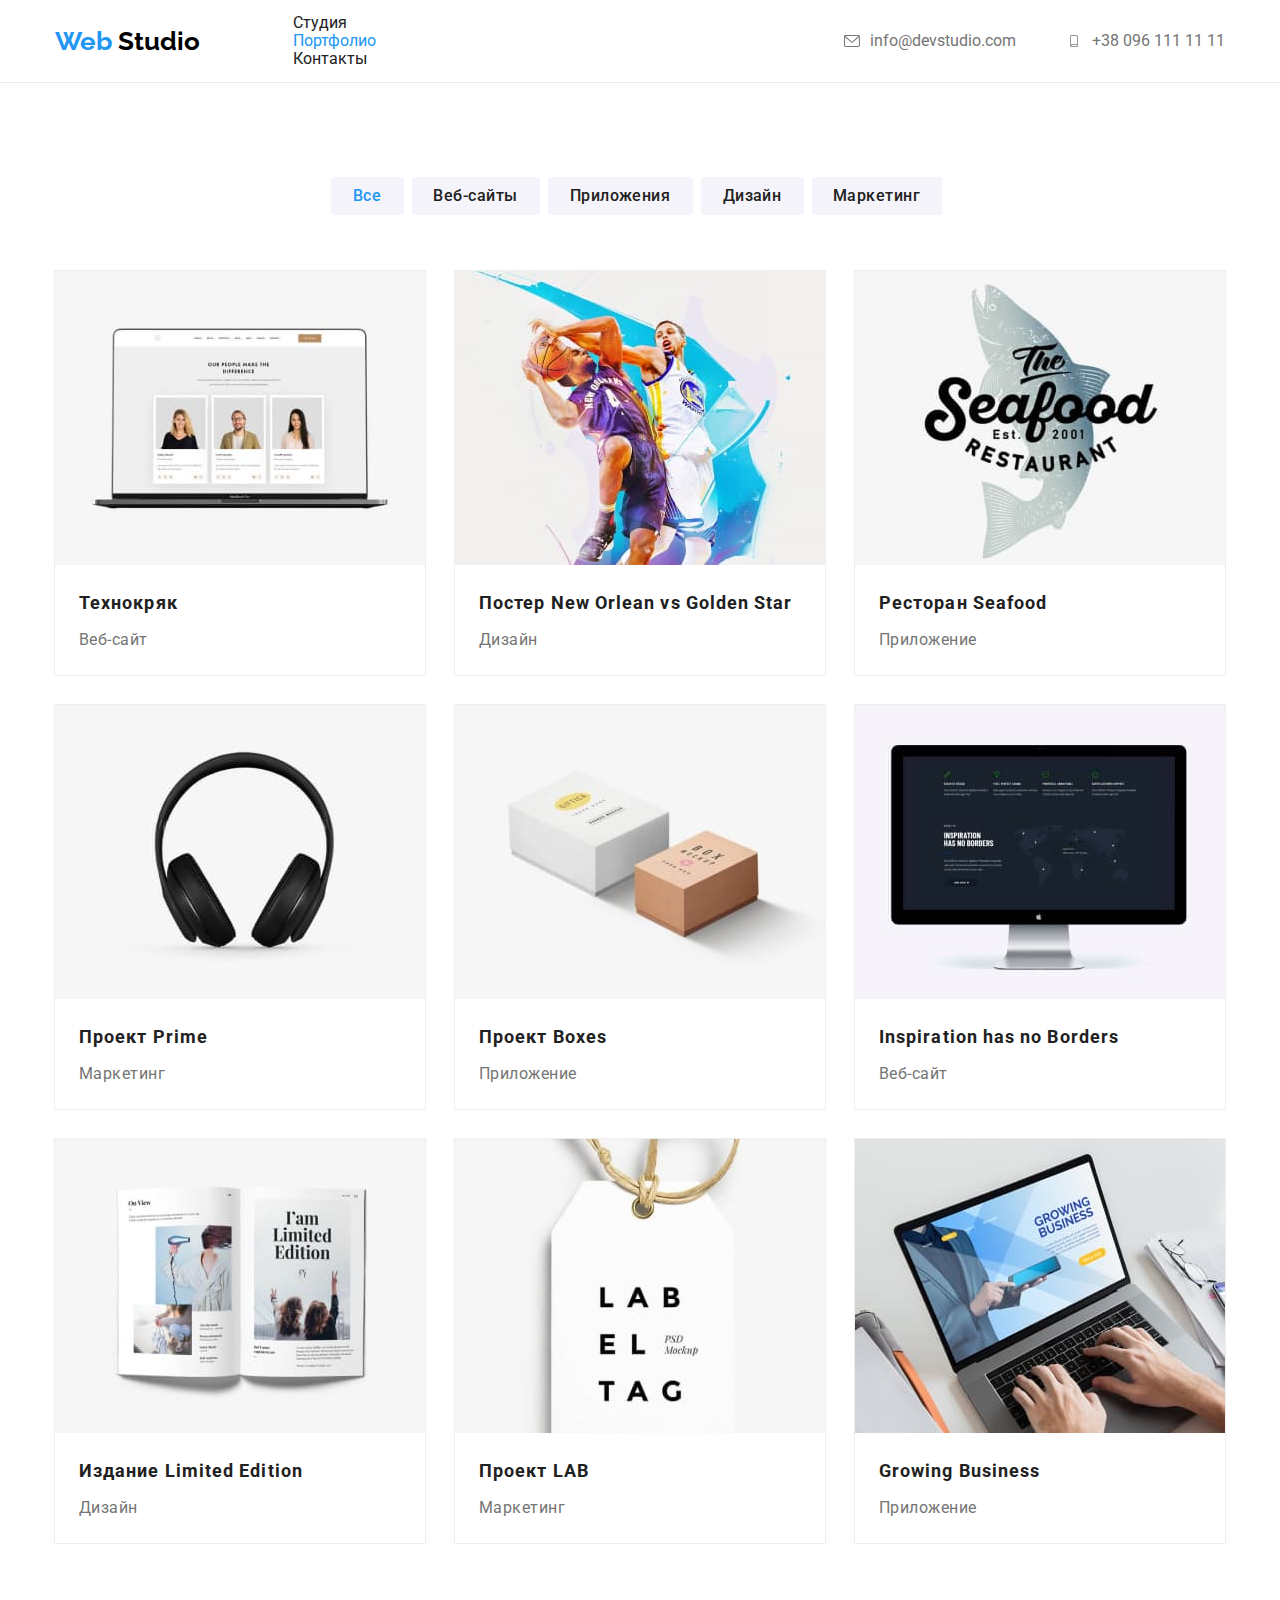
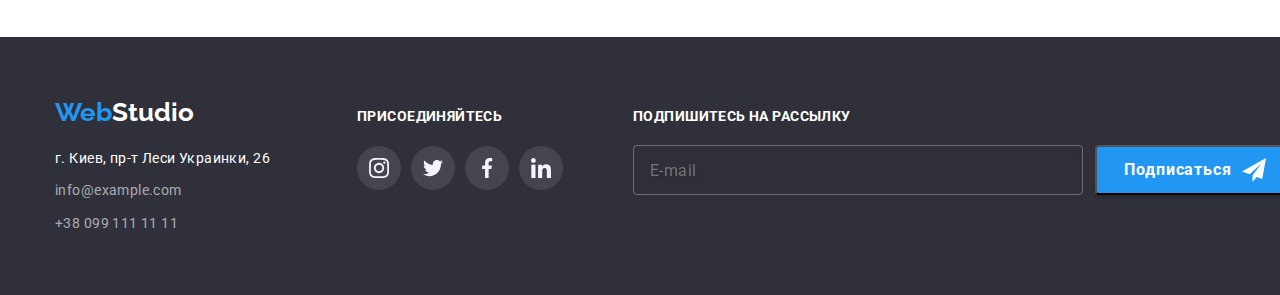
==== portfolio.html @ 00c5c39b "start" ====
<!DOCTYPE html>
<html lang="en">
<head>
  <meta charset="UTF-8">
  <meta http-equiv="X-UA-Compatible" content="IE=edge">
  <meta name="viewport" content="width=device-width, initial-scale=1.0">
  <title>WebStudio</title>

  <link rel="preconnect" href="https://fonts.googleapis.com">
  <link rel="preconnect" href="https://fonts.gstatic.com" crossorigin>
  <link href="https://fonts.googleapis.com/css2?family=Raleway:wght@700&family=Roboto:wght@400;500;700;900&display=swap" rel="stylesheet">
  <link rel="stylesheet" href="./modern-normalize.css/modern-normalize.css">
  
<link rel="stylesheet" href="./css/main.min.css">

</head>
<body>
 <!--Шапка сторінки-->
    <header class="page__header--portfolio">
        <div class="container header__container">
            <a class="logo header__logo" href="">
                <span class="header__logo--start"> Web </span>
                <span class="header__logo--end">Studio</span>
            </a>
<!--Навігація-->
<nav>
  <ul class="site__list list">
      <li class="site__list--item"> <a class="link " href="./index.html">Студия</a></li>
      <li class="site__list--item"> <a class="link current site__list--link active" href="">Портфолио</a></li>
      <li> <a class="link" href="#contact">Контакты</a></li>
  </ul>
</nav>
<!--Контакты-->
        <div class="connect">
            <ul class="connect__list list">
                <li><a class="link connect__list--link link__start" href="mailto:info@devstudio.com">
                        <svg class="connect__icon--mail" width="16" height="12">
                            <use href="./images/icon.svg#icon-envelope"></use>
                        </svg>
                        info@devstudio.com</a></li>
                <li><a class="link connect__list--link" href="tel:+380961111111">
                        <svg class="connect__icon--tel" width="16" height="12">
                            <use href="./images/icon.svg#icon-smartphone"></use>
                        </svg>
                        +38 096 111 11 11</a></li>
            </ul>
        </div>
        </div>
</header>
<!--портфоліо-->
<main>
  <section class="portfolio-section">
    <div class="container portfolio-container">
  <ul class="list portfolio__main ">
    <li><button class="portfolio__list--button current button-all" type="button">Все</button></li>
    <li><button class="portfolio__list--button button-web" type="button">Веб-сайты</button></li>
    <li><button class="portfolio__list--button button-app" type="button">Приложения</button></li>
    <li><button class="portfolio__list--button button-design" type="button">Дизайн</button></li>
    <li><button class="portfolio__list--button button-marketing" type="button">Маркетинг</button></li>
</ul>  
    
    <ul class="list portfolio__list">
      <li class="portfolio__list--image"><div class="thumb__portfolio"><img src="./images/computer-portfolio.jpg" alt="computer-portfolio">
        <div class="portfolio__overlay"><p class="portfolio__overlay--text">Технокряк это современная площадка распространения коронавируса. Компании используют эту платформу для цифрового шпионажа и атак на защищённые сервера конкурентов.</p></div>
    </div>
    <div class="portfolio__paragraf"><h3 class="portfolio__paragraf--title">Технокряк</h3><p class="portfolio__paragraf--function">Веб-сайт</p></div>
   </li>
      <li class="portfolio__list--image"><div class="thumb__portfolio"><img src="./images/poster.jpg" alt="poster"><div class="portfolio__overlay"><p class="portfolio__overlay--text">Технокряк это современная площадка распространения коронавируса. Компании используют эту платформу для цифрового шпионажа и атак на защищённые сервера конкурентов.</p></div></div><div class="portfolio__paragraf"><h3 class="portfolio__paragraf--title">Постер New Orlean vs Golden Star</h3><p class="portfolio__paragraf--function">Дизайн</p></div></li>
      <li class="portfolio__list--image"><div class="thumb__portfolio"><img src="./images/restoran-Seafood.jpg" alt="restoran-Seafood"><div class="portfolio__overlay"><p class="portfolio__overlay--text">Технокряк это современная площадка распространения коронавируса. Компании используют эту платформу для цифрового шпионажа и атак на защищённые сервера конкурентов.</p></div></div><div class="portfolio__paragraf"><h3 class="portfolio__paragraf--title">Ресторан Seafood</h3><p class="portfolio__paragraf--function">Приложение</p></div></li>
      <li class="portfolio__list--image"><div class="thumb__portfolio"><img src="./images/project-Prime.jpg" alt="project-Prime"><div class="portfolio__overlay"><p class="portfolio__overlay--text">Технокряк это современная площадка распространения коронавируса. Компании используют эту платформу для цифрового шпионажа и атак на защищённые сервера конкурентов.</p></div></div><div class="portfolio__paragraf"><h3 class="portfolio__paragraf--title">Проект Prime</h3><p class="portfolio__paragraf--function">Маркетинг</p></div></li>
      <li class="portfolio__list--image"><div class="thumb__portfolio"><img src="./images/project-boxes.jpg" alt="project-boxes"><div class="portfolio__overlay"><p class="portfolio__overlay--text">Технокряк это современная площадка распространения коронавируса. Компании используют эту платформу для цифрового шпионажа и атак на защищённые сервера конкурентов.</p></div></div><div class="portfolio__paragraf"><h3 class="portfolio__paragraf--title">Проект Boxes</h3><p class="portfolio__paragraf--function">Приложение</p></div></li>
      <li class="portfolio__list--image"><div class="thumb__portfolio"><img src="./images/Inspiration-has-no-Borders.jpg" alt="Inspiration-has-no-Borders"><div class="portfolio__overlay"><p class="portfolio__overlay--text">Технокряк это современная площадка распространения коронавируса. Компании используют эту платформу для цифрового шпионажа и атак на защищённые сервера конкурентов.</p></div></div><div class="portfolio__paragraf"><h3 class="portfolio__paragraf--title">Inspiration has no Borders</h3><p class="portfolio__paragraf--function">Веб-сайт</p></div></li>
      <li class="portfolio__list--image"><div class="thumb__portfolio"><img src="./images/Limited-Edition.jpg" alt="Limited-Edition"><div class="portfolio__overlay"><p class="portfolio__overlay--text">Технокряк это современная площадка распространения коронавируса. Компании используют эту платформу для цифрового шпионажа и атак на защищённые сервера конкурентов.</p></div></div><div class="portfolio__paragraf"><h3 class="portfolio__paragraf--title">Издание Limited Edition</h3><p class="portfolio__paragraf--function">Дизайн</p></div></li>
      <li class="portfolio__list--image"><div class="thumb__portfolio"><img src="./images/project-lab.jpg" alt="project-lab"><div class="portfolio__overlay"><p class="portfolio__overlay--text">Технокряк это современная площадка распространения коронавируса. Компании используют эту платформу для цифрового шпионажа и атак на защищённые сервера конкурентов.</p></div></div><div class="portfolio__paragraf"><h3 class="portfolio__paragraf--title">Проект LAB</h3><p class="portfolio__paragraf--function">Маркетинг</p></div></li>
      <li class="portfolio__list--image"><div class="thumb__portfolio"><img src="./images/Growing-Business.jpg" alt="Growing-Business"><div class="portfolio__overlay"><p class="portfolio__overlay--text">Технокряк это современная площадка распространения коронавируса. Компании используют эту платформу для цифрового шпионажа и атак на защищённые сервера конкурентов.</p></div></div><div class="portfolio__paragraf"><h3 class="portfolio__paragraf--title">Growing Business</h3><p class="portfolio__paragraf--function">Приложение</p></div></li>
    </ul>
  </div>
  </section>
</main>
<footer class="contact-footer">
    <div class="main-footer container">
        <div class="footer-left">
            <a class="logo-footer" href="">
                <span class="logo-footer__start"> Web </span>
                <span class="logo-footer__end">Studio</span>
            </a>
            <address>
                <ul id="contact" class="list footer-contact">
                    <li class="maps-item"><a class="link footer-contact__maps"
                            href=" https://www.google.com/maps/place/%D0%B1%D1%83%D0%BB%D1%8C%D0%B2%D0%B0%D1%80+%D0%9B%D0%B5%D1%81%D1%96+%D0%A3%D0%BA%D1%80%D0%B0%D1%97%D0%BD%D0%BA%D0%B8,+26,+%D0%9A%D0%B8%D1%97%D0%B2,+02000/@50.4265804,30.5296525,15z/data=!3m1!4b1!4m5!3m4!1s0x40d4cf0e033ecbe9:0x57a4dffefec77da0!8m2!3d50.4265807!4d30.5383858">
                            г. Киев, пр-т Леси Украинки, 26</a></li>
                    <li class="mail-item"><a class="link footer-contact__mail"
                            href="mailto:info@example.com">info@example.com</a></li>
                    <li><a class="link footer-contact__tel" href="tel:+380991111111">+38 099 111 11 11</a></li>
                </ul>
            </address>
    
        </div>
        <div class=" footer-center">
            <h3 class="footer-center-title">присоединяйтесь</h3>
            <ul class="footer-social-list list">
                <li class="footer-social-list__item ">
                    <a href="" class="footer-social-list__link link">
                        <svg class="footer-social-list__icon" width="20" height="20">
                            <use href="./images/icon.svg#icon-instagram">
                            </use>
                        </svg>
    
                    </a>
                </li>
                <li class="footer-social-list__item ">
                    <a href="" class="footer-social-list__link link">
                        <svg class="footer-social-list__icon" width="20" height="20">
                            <use href="./images/icon.svg#icon-twitter">
                            </use>
                        </svg>
                    </a>
                </li>
                <li class="footer-social-list__item ">
                    <a href="" class="footer-social-list__link link">
                        <svg class="footer-social-list__icon" width="20" height="20">
                            <use href="./images/icon.svg#icon-facebook">
                            </use>
                        </svg>
                    </a>
                </li>
                <li class="footer-social-list__item ">
                    <a href="" class="footer-social-list__link link">
                        <svg class="footer-social-list__icon" width="20" height="20">
                            <use href="./images/icon.svg#icon-linkedin">
                            </use>
                        </svg>
                    </a>
                </li>
            </ul>
        </div>
        <div class="footer-right">
            <h3 class="footer-right__title">Подпишитесь на рассылку</h3>
            <form action="" class="form-footer">
                <div class="footer-form-field">
                    <input type="email" name="email" id="email" class="footer-input-email" placeholder="E-mail">
                    <label for="email" class="footer-label-email"></label>
                    <button type="submit" class="button-footer-form">
                        <p class="footer-button-text">Подписаться</p>
                        <svg class="form-send-icon" width="24" height="24">
                            <use href="./images/icon.svg#icon-send">
                            </use>
                        </svg>
                    </button>
                </div>
    
            </form>
        </div>
    </div>
</footer>
  
</body>
</html>
---- css/main.min.css ----
body{font-family:'Roboto', sans-serif;font-weight:normal;background:#E5E5E5;color:#212121}h1,h2,h3,h4,h5,h6,p,ul,li{margin:0;padding:0}img{display:block;max-width:100%}.list{list-style:none}.container{width:100%;margin:0 auto;padding:0 15px}@media screen and (min-width: 480px){.container{width:480px;margin:0 auto;padding:0 15px}}@media screen and (min-width: 768px){.container{width:768px}}@media screen and (min-width: 1200px){.container{width:1200px}}.link{color:#212121;text-decoration:none;cursor:pointer}.header__container,.site-list,.connect__list--link,.hero-list__container,.social-list,.social-list__link,.customer-list__link,.footer-social-list,.footer-social-list__link,.button-footer-form,.portfolio__main,.polisity-label,.button-checkbox{display:-webkit-box;display:-ms-flexbox;display:flex;-webkit-box-pack:center;-ms-flex-pack:center;justify-content:center;-webkit-box-align:center;-ms-flex-align:center;align-items:center}.visually-hidden{position:absolute;width:1px;height:1px;margin:-1px;border:0;padding:0;white-space:nowrap;-webkit-clip-path:inset(100%);clip-path:inset(100%);clip:rect(0 0 0 0);overflow:hidden}:root{--first-color: #212121;--accent-color: #2196F3;--second-color: #757575;--other-color: #FFFFFF;--font-main:"Roboto", sans-serif;--font-second: "Raleway"}.page__header{background:var(--other-color)}.list{list-style:none}.page__header--portfolio{border-bottom:1px solid #ECECEC;background:var(--other-color)}@media screen and (max-width: 767px){.header__container{height:60px}}@media screen and (max-width: 767px){.site-list{display:none}}.connect{margin-left:auto}@media screen and (max-width: 767px){.connect{display:none}}.site-list__item:not(:last-child){margin-right:50px}.site-list{font-weight:500;font-size:14px;letter-spacing:0.02em;line-height:1.14;text-align:center}.connect__list{display:-webkit-box;display:-ms-flexbox;display:flex}.link__start{margin-right:50px}.connect__list--link{color:var(--second-color);-webkit-transition:color 250ms cubic-bezier(0.4, 0, 0.2, 1);transition:color 250ms cubic-bezier(0.4, 0, 0.2, 1);padding:32px 0}.connect__list--link:hover,.connect__list--link:focus{color:var(--accent-color)}.connect__list--link:focus .connect__icon--mail,.connect__list--link:focus .connect__icon--tel,.connect__list--link:hover .connect__icon--mail,.connect__list--link:hover .connect__icon--tel{fill:var(--accent-color)}.connect__icon--mail,.connect__icon--tel{margin-right:10px;fill:var(--second-color);-webkit-transition:fill 250ms cubic-bezier(0.4, 0, 0.2, 1);transition:fill 250ms cubic-bezier(0.4, 0, 0.2, 1)}.site-list__item:hover .link,.site-list__item:focus .link{color:var(--accent-color)}.site-list__link{position:relative;-webkit-transition:color 250ms cubic-bezier(0.4, 0, 0.2, 1);transition:color 250ms cubic-bezier(0.4, 0, 0.2, 1);padding:32px 0}.site-list__link.active::after{display:-webkit-box;display:-ms-flexbox;display:flex;content:'';position:absolute;width:100%;height:4px;bottom:0;background:var(--accent-color);border-radius:2px}.header__logo{text-decoration:none;margin-right:93px;font-weight:bold;font-size:26px;line-height:31px;font-family:var(--font-second);font-style:normal;font-weight:bold;font-size:26px;line-height:1.19}@media screen and (max-width: 767px){.header__logo{position:absolute;left:15px}}.header__logo--start{color:var(--accent-color)}.header__logo--end{color:#000}@media screen and (max-width: 767px){.order{background:#2F303A;background-image:-webkit-gradient(linear, left top, left bottom, from(rgba(47,48,58,0.4)), to(rgba(47,48,58,0.4))),url(../images/hero-bg-mob.jpg);background-image:linear-gradient(rgba(47,48,58,0.4), rgba(47,48,58,0.4)),url(../images/hero-bg-mob.jpg);background-repeat:no-repeat;background-position:center;background-size:cover;padding:200px 0}}@media screen and (max-width: 767px) and (min-device-pixel-ratio: 2), screen and (max-width: 767px) and (-webkit-min-device-pixel-ratio: 2), screen and (max-width: 767px) and (min-resolution: 192dpi), screen and (max-width: 767px) and (min-resolution: 2dppx){.order{background:#2F303A;background-image:-webkit-gradient(linear, left top, left bottom, from(rgba(47,48,58,0.4)), to(rgba(47,48,58,0.4))),url(../images/hero-bg-mob2x.jpg);background-image:linear-gradient(rgba(47,48,58,0.4), rgba(47,48,58,0.4)),url(../images/hero-bg-mob2x.jpg);background-repeat:no-repeat;background-position:center;background-size:cover}}@media screen and (min-width: 768px){.order{background:#2F303A;background-image:-webkit-gradient(linear, left top, left bottom, from(rgba(47,48,58,0.4)), to(rgba(47,48,58,0.4))),url(../images/hero-bg-tab.jpg);background-image:linear-gradient(rgba(47,48,58,0.4), rgba(47,48,58,0.4)),url(../images/hero-bg-tab.jpg);background-repeat:no-repeat;background-position:center;background-size:cover;padding:200px 0}}@media screen and (min-width: 1200px){.order{padding-top:200px;padding-bottom:200px;text-align:center;background:#2F303A;background-image:-webkit-gradient(linear, left top, left bottom, from(rgba(47,48,58,0.4)), to(rgba(47,48,58,0.4))),url(../images/hero-bg.jpg);background-image:linear-gradient(rgba(47,48,58,0.4), rgba(47,48,58,0.4)),url(../images/hero-bg.jpg);background-repeat:no-repeat;background-position:center;background-size:cover}}.order-text{width:696px;margin-left:auto;margin-right:auto;margin-bottom:30px;font-weight:900;font-size:44px;line-height:1.3;text-align:center;color:var(--other-color);letter-spacing:0.06em;text-transform:uppercase}@media screen and (max-width: 767px){.order-text{width:360px;font-size:26px;text-align:center}}@media screen and (min-width: 768px){.order-text{width:360px;font-size:26px;text-align:center}}@media screen and (max-width: 767px){.order-title{text-align:center}}@media screen and (min-width: 768px){.order-title{text-align:center}}.order-button{background:var(--accent-color);-webkit-box-shadow:0px 4px 4px rgba(0,0,0,0.15);box-shadow:0px 4px 4px rgba(0,0,0,0.15);border-radius:4px;color:var(--other-color);width:200px;height:50px}.order-button:hover .button,.order-button:focus .button{color:#188CE8}.button-text{font-family:var(--font-main);font-style:normal;font-weight:bold;font-size:16px;line-height:1.87}.hero{background:var(--other-color);padding-bottom:94px;padding-top:94px}@media screen and (min-width: 1200px){.hero-list{display:-webkit-box;display:-ms-flexbox;display:flex;-webkit-box-align:center;-ms-flex-align:center;align-items:center}}.title{font-weight:bold;font-size:14px;line-height:1,14;letter-spacing:0.03em;text-transform:uppercase;margin-bottom:10px}@media screen and (max-width: 767px){.title{text-align:center;margin-bottom:10px}}.title-content{font-size:14px;line-height:1.71;color:var(--second-color);letter-spacing:0.03em}@media screen and (max-width: 767px){.title-content{margin-bottom:30px}}.hero-list__container{height:120px;background:#F5F4FA;border-radius:4px;margin-bottom:30px}@media screen and (min-width: 1200px){.hero-list__item{margin-right:30px;min-width:270px}}.work{text-align:center;background:var(--other-color);padding-bottom:94px}@media screen and (max-width: 767px){.work{display:none}}.work__list{display:-webkit-box;display:-ms-flexbox;display:flex}.work__item:not(:last-child){margin-right:27px}.work__title{font-weight:bold;font-size:36px;line-height:1.16;margin-bottom:50px;margin-left:auto;margin-right:auto}.work__item{position:relative}.work__text{position:absolute;left:0;bottom:0;width:100%;height:70px;padding:27px 0;font-weight:bold;font-size:14px;line-height:1.14;text-align:center;letter-spacing:0.03em;text-transform:uppercase;background:rgba(47,48,58,0.8);color:var(--other-color)}.team{background:#F5F4FA;text-align:center;display:-webkit-box;display:-ms-flexbox;display:flex;padding-bottom:94px;padding-top:94px}@media screen and (min-width: 1200px){.team__list{display:-webkit-box;display:-ms-flexbox;display:flex}}.team__item:not(:last-child){margin-right:30px}.team__item{background:var(--other-color);-webkit-box-shadow:0px 1px 3px rgba(0,0,0,0.12),0px 1px 1px rgba(0,0,0,0.14),0px 2px 1px rgba(0,0,0,0.2);box-shadow:0px 1px 3px rgba(0,0,0,0.12),0px 1px 1px rgba(0,0,0,0.14),0px 2px 1px rgba(0,0,0,0.2);border-radius:0px 0px 4px 4px}.team-container{padding:30px 0 30px 0}.team__title{-webkit-box-pack:center;-ms-flex-pack:center;justify-content:center;font-weight:bold;font-size:36px;line-height:1.16;letter-spacing:0.03em;display:-webkit-box;display:-ms-flexbox;display:flex;margin-left:auto;margin-right:auto;margin-bottom:50px}.team-container__subtitle{font-weight:500;font-size:16px;line-height:1.187;letter-spacing:0.03em;margin-bottom:10px}.team-container__functions{font-size:16px;line-height:1.18;color:var(--second-color);margin-bottom:16px}.social-list__link{width:44px;height:44px;background-color:var(--other-color);border-radius:50%;-webkit-transition:background-color 250ms cubic-bezier(0.4, 0, 0.2, 1);transition:background-color 250ms cubic-bezier(0.4, 0, 0.2, 1)}.social-list__link:hover,.social-list__link:focus{background-color:var(--accent-color)}.social-list__link:hover .social-list__icon,.social-list__link:focus .social-list__icon{fill:var(--other-color)}.social-list__item+.social-list__item{margin-left:10px}.social-list__icon{fill:#AFB1B8;-webkit-transition:fill 250ms cubic-bezier(0.4, 0, 0.2, 1);transition:fill 250ms cubic-bezier(0.4, 0, 0.2, 1)}.customer{padding:94px 0;background-color:var(--other-color)}.customer__title{font-weight:bold;font-size:36px;line-height:1.15;text-align:center;letter-spacing:0.03em;margin-bottom:50px}@media screen and (min-width: 1200px){.customer-list{display:-webkit-box;display:-ms-flexbox;display:flex;-webkit-box-pack:center;-ms-flex-pack:center;justify-content:center;margin-left:-30px}}.customer-list__item{display:-webkit-box;display:-ms-flexbox;display:flex;-ms-flex-preferred-size:calc(100% / 6 - 30px);flex-basis:calc(100% / 6 - 30px);margin-left:30px}.customer-list__link{border:1px solid #AFB1B8;-webkit-box-sizing:border-box;box-sizing:border-box;border-radius:4px;width:170px;height:92px;-webkit-transition:border-color 250ms cubic-bezier(0.4, 0, 0.2, 1);transition:border-color 250ms cubic-bezier(0.4, 0, 0.2, 1)}.customer-list__icon{fill:#AFB1B8;-webkit-transition:fill 250ms cubic-bezier(0.4, 0, 0.2, 1);transition:fill 250ms cubic-bezier(0.4, 0, 0.2, 1)}.customer-list__link:hover,.customer-list__link:focus{border-color:var(--accent-color)}.customer-list__link:focus .customer-list__icon,.customer-list__link:hover .customer-list__icon{fill:var(--accent-color)}@media screen and (min-width: 1200px){.main-footer{display:-webkit-box;display:-ms-flexbox;display:flex;-webkit-box-align:baseline;-ms-flex-align:baseline;align-items:baseline}}.contact-footer{background:#2F303A;padding:60px 0;margin-left:auto;margin-right:auto}.contact-link{color:var(--second-color)}.footer__contact--item:hover .link,.footer__contact--item:focus .link{color:var(--accent-color)}.footer-left{text-decoration:none;margin-right:70px}.logo-footer{display:-webkit-box;display:-ms-flexbox;display:flex;padding:0;margin-bottom:20px;text-decoration:none;margin-right:93px;font-weight:bold;font-size:26px;line-height:31px;font-family:var(--font-second);font-style:normal;font-weight:bold;font-size:26px;line-height:1.19}.logo-footer__start{color:var(--accent-color)}.logo-footer__end{color:var(--other-color)}.web-studio-color-studio-footer{color:var(--other-color)}.footer-contact__maps{font-style:normal;font-weight:normal;font-size:14px;line-height:1.5;color:var(--other-color);letter-spacing:0.03em;margin-bottom:20px;-webkit-transition:color 250ms cubic-bezier(0.4, 0, 0.2, 1);transition:color 250ms cubic-bezier(0.4, 0, 0.2, 1)}.maps-item{margin-bottom:9px}.mail-item{margin-bottom:9px}.footer-contact__mail,.footer-contact__tel{font-style:normal;font-weight:normal;font-size:14px;line-height:24px;letter-spacing:0.03em;color:rgba(255,255,255,0.6);-webkit-transition:color 250ms cubic-bezier(0.4, 0, 0.2, 1);transition:color 250ms cubic-bezier(0.4, 0, 0.2, 1)}.footer-center-title{color:var(--other-color);font-weight:bold;font-size:14px;line-height:1.33;letter-spacing:0.03em;text-transform:uppercase;margin-bottom:20px}.footer-social-list__item+.footer-social-list__item{margin-left:10px}.footer-social-list__link{width:44px;height:44px;border-radius:50%;background-color:rgba(255,255,255,0.1);-webkit-transition:background-color 250ms cubic-bezier(0.4, 0, 0.2, 1);transition:background-color 250ms cubic-bezier(0.4, 0, 0.2, 1)}.footer-social-list__icon{fill:#F5F4FA}.footer-social-list__link:hover,.footer-social-list__link:focus{background-color:var(--accent-color)}.footer-right{margin-left:70px}@media screen and (min-width: 1200px){.footer-form-field{position:relative;display:-webkit-box;display:-ms-flexbox;display:flex}}.footer-right__title{margin-bottom:20px;font-weight:bold;font-size:14px;line-height:1.14;letter-spacing:0.03em;text-transform:uppercase;color:var(--other-color)}.footer-form-field input{padding:16px;letter-spacing:0.03em;font-weight:normal;font-size:16px;line-height:20px;color:rgba(255,255,255,0.6)}.footer-input-email{width:450px;height:50px;border:1px solid rgba(255,255,255,0.3);-webkit-box-sizing:border-box;box-sizing:border-box;-webkit-filter:drop-shadow(0px 4px 4px rgba(0,0,0,0.15));filter:drop-shadow(0px 4px 4px rgba(0,0,0,0.15));border-radius:4px;background:none}.footer-label-email{position:absolute;top:50%;left:15px;-webkit-transform:translateY(-50%);transform:translateY(-50%)}.button-footer-form{width:200px;height:50px;margin-left:12px;background:var(--accent-color);-webkit-box-shadow:0px 4px 4px rgba(0,0,0,0.15);box-shadow:0px 4px 4px rgba(0,0,0,0.15);border-radius:4px}.footer-button-text{letter-spacing:0.06em;font-weight:bold;font-size:16px;line-height:2.14;color:var(--other-color)}.form-send-icon{margin-left:10px}.portfolio-section{background:var(--other-color);padding-bottom:94px;padding-top:94px}.portfolio__main{margin-bottom:56px}.portfolio__list{display:-webkit-box;display:-ms-flexbox;display:flex;-ms-flex-wrap:wrap;flex-wrap:wrap;margin-top:-30px;margin-left:-30px}.portfolio__list--image{-ms-flex-preferred-size:calc(100% / 3 - 30px);flex-basis:calc(100% / 3 - 30px);margin-left:30px;margin-top:30px;outline:1px solid #EEEEEE;width:100%;-webkit-transition:-webkit-box-shadow 250ms cubic-bezier(0.4, 0, 0.2, 1);transition:-webkit-box-shadow 250ms cubic-bezier(0.4, 0, 0.2, 1);transition:box-shadow 250ms cubic-bezier(0.4, 0, 0.2, 1);transition:box-shadow 250ms cubic-bezier(0.4, 0, 0.2, 1), -webkit-box-shadow 250ms cubic-bezier(0.4, 0, 0.2, 1)}.portfolio__list--image:focus,.portfolio__list--image:hover{-webkit-box-shadow:0px 1px 1px rgba(0,0,0,0.12),0px 4px 4px rgba(0,0,0,0.06),1px 4px 6px rgba(0,0,0,0.16);box-shadow:0px 1px 1px rgba(0,0,0,0.12),0px 4px 4px rgba(0,0,0,0.06),1px 4px 6px rgba(0,0,0,0.16)}.portfolio__list--image:hover .portfolio__overlay{-webkit-transform:translateY(0);transform:translateY(0)}.thumb__portfolio{position:relative;overflow:hidden}.portfolio__overlay{position:absolute;top:0;left:0;width:100%;height:100%;-webkit-transform:translateY(101%);transform:translateY(101%);width:370px;height:294px;-webkit-transition:-webkit-transform 250ms cubic-bezier(0.4, 0, 0.2, 1);transition:-webkit-transform 250ms cubic-bezier(0.4, 0, 0.2, 1);transition:transform 250ms cubic-bezier(0.4, 0, 0.2, 1);transition:transform 250ms cubic-bezier(0.4, 0, 0.2, 1), -webkit-transform 250ms cubic-bezier(0.4, 0, 0.2, 1);background:rgba(33,150,243,0.9)}.portfolio__overlay--text{position:absolute;top:50%;left:50%;-webkit-transform:translate(-50%, -50%);transform:translate(-50%, -50%);width:322px;height:168px;font-weight:normal;font-size:18px;line-height:1.55;letter-spacing:0.03em;color:var(--other-color)}.portfolio__paragraf{padding:20px 24px}.portfolio__paragraf--title{font-weight:bold;font-size:18px;line-height:2;letter-spacing:0.06em;margin-bottom:4px}.portfolio__paragraf--function{color:var(--second-color);font-size:16px;line-height:1.87;letter-spacing:0.03em}.portfolio-container{margin:0 auto}.current{color:var(--accent-color)}.portfolio__list--button,.order-button{cursor:pointer;border:none}.portfolio__list--button{background:#F5F4FA;border-radius:4px;color:var(--brand-color);margin-right:8px;-webkit-transition:color 250ms cubic-bezier(0.4, 0, 0.2, 1),background-color 250ms cubic-bezier(0.4, 0, 0.2, 1),-webkit-box-shadow 250ms cubic-bezier(0.4, 0, 0.2, 1);transition:color 250ms cubic-bezier(0.4, 0, 0.2, 1),background-color 250ms cubic-bezier(0.4, 0, 0.2, 1),-webkit-box-shadow 250ms cubic-bezier(0.4, 0, 0.2, 1);transition:color 250ms cubic-bezier(0.4, 0, 0.2, 1),box-shadow 250ms cubic-bezier(0.4, 0, 0.2, 1),background-color 250ms cubic-bezier(0.4, 0, 0.2, 1);transition:color 250ms cubic-bezier(0.4, 0, 0.2, 1),box-shadow 250ms cubic-bezier(0.4, 0, 0.2, 1),background-color 250ms cubic-bezier(0.4, 0, 0.2, 1),-webkit-box-shadow 250ms cubic-bezier(0.4, 0, 0.2, 1)}.portfolio__list--button:focus,.portfolio__list--button:hover{background-color:var(--accent-color);color:#F5F4FA;-webkit-box-shadow:0px 3px 1px rgba(0,0,0,0.1),0px 1px 2px rgba(0,0,0,0.08),0px 2px 2px rgba(0,0,0,0.12);box-shadow:0px 3px 1px rgba(0,0,0,0.1),0px 1px 2px rgba(0,0,0,0.08),0px 2px 2px rgba(0,0,0,0.12)}.current{color:var(--accent-color)}.button-all{font-family:var(--font-main);font-weight:500;font-size:16px;line-height:1.62;letter-spacing:0.03em;width:73px;height:38px;left:495px;top:174px}.button-web{font-family:var(--font-main);font-weight:500;font-size:16px;line-height:1.62;letter-spacing:0.03em;width:128px;height:38px;left:576px;top:174px}.button-app{font-family:var(--font-main);font-weight:500;font-size:16px;line-height:1.62;letter-spacing:0.03em;width:145px;height:38px;left:712px;top:174px}.button-design{font-family:var(--font-main);font-weight:500;font-size:16px;line-height:1.62;letter-spacing:0.03em;width:103px;height:38px;left:865px;top:174px}.button-marketing{font-family:var(--font-main);font-weight:500;font-size:16px;line-height:1.62;letter-spacing:0.03em;width:130px;height:38px;left:976px;top:174px}.portfolio{font-weight:500;font-size:16px;line-height:1.62}.portfolio__paragraf--title{font-weight:bold;font-size:18px;line-height:2;letter-spacing:0.06em}.title-function{font-size:16px;line-height:1.87;color:var(--second-color);letter-spacing:0.03em}textarea{resize:none}.modal{position:absolute;left:50%;top:50%;-webkit-transform:translate(-50%, -50%);transform:translate(-50%, -50%);width:528px;height:581px;background:var(--other-color);-webkit-box-shadow:0px 1px 3px rgba(0,0,0,0.12),0px 1px 1px rgba(0,0,0,0.14),0px 2px 1px rgba(0,0,0,0.2);box-shadow:0px 1px 3px rgba(0,0,0,0.12),0px 1px 1px rgba(0,0,0,0.14),0px 2px 1px rgba(0,0,0,0.2);border-radius:4px;-webkit-transition:background 250ms cubic-bezier(0.4, 0, 0.2, 1);transition:background 250ms cubic-bezier(0.4, 0, 0.2, 1)}.backdrop{position:fixed;left:0px;top:0px;width:100%;height:100%;background:rgba(0,0,0,0.2);-webkit-transition:background 250ms cubic-bezier(0.4, 0, 0.2, 1);transition:background 250ms cubic-bezier(0.4, 0, 0.2, 1)}.backdrop.is-hidden{pointer-events:none;opacity:0;visibility:hidden}.modal-icon{position:absolute;top:0;right:0;margin:6px;padding:0;cursor:pointer;-webkit-transition:fill 250ms cubic-bezier(0.4, 0, 0.2, 1);transition:fill 250ms cubic-bezier(0.4, 0, 0.2, 1)}.modal-icon:hover{fill:var(--accent-color)}.modal-button{position:absolute;top:0;right:0;margin:8px;width:30px;height:30px;border-radius:50%;background:var(--other-color);border:1px solid rgba(0,0,0,0.1)}.modal-title{font-weight:bold;font-size:20px;line-height:23px;text-align:center;letter-spacing:0.03em;color:var(--first-color);margin:40px auto 30px auto}.form{padding:0;margin:0;width:448px;margin-left:auto;margin-right:auto}.form-field{display:-webkit-box;display:-ms-flexbox;display:flex;-webkit-box-orient:vertical;-webkit-box-direction:normal;-ms-flex-direction:column;flex-direction:column;position:relative}.form-label{margin-bottom:4px;font-weight:normal;font-size:12px;line-height:1.16;letter-spacing:0.01em;color:var(--second-color)}.form-input{padding-left:42px;width:100%;height:40px;margin-bottom:10px;border:1px solid rgba(33,33,33,0.2);-webkit-box-sizing:border-box;box-sizing:border-box;border-radius:4px;outline:none;cursor:pointer;-webkit-transition:border-color 250ms cubic-bezier(0.4, 0, 0.2, 1);transition:border-color 250ms cubic-bezier(0.4, 0, 0.2, 1)}.form-input:focus{border-color:var(--accent-color)}.form-icon{position:absolute;top:55%;left:15px;-webkit-transform:translateY(-50%);transform:translateY(-50%)}.form-input:focus+.form-icon{fill:var(--accent-color);-webkit-transition:fill 250ms cubic-bezier(0.4, 0, 0.2, 1);transition:fill 250ms cubic-bezier(0.4, 0, 0.2, 1)}.form-coments{padding:12px 16px;height:120px;border:1px solid rgba(33,33,33,0.2);-webkit-box-sizing:border-box;box-sizing:border-box;border-radius:4px}.polisity-label{font-weight:normal;font-size:14px;line-height:1.2;letter-spacing:0.03em;color:var(--second-color)}.polisity-label::before{content:'';width:15px;height:15px;border:1px solid var(--first-color);border-radius:2px;margin-right:7px}.polisity-check:checked+.polisity-label::before{border:none;background-image:url(../images/icon-check.svg);background-repeat:no-repeat;background-position:center;block-size:cover}.polisity-link{color:var(--accent-color)}.checkbox-content{padding:20px 0 30px 0}.button-checkbox{margin:0 auto;font-weight:bold;font-size:16px;line-height:1.87;width:200px;height:50px;background:#188CE8;-webkit-box-shadow:0px 4px 4px rgba(0,0,0,0.15);box-shadow:0px 4px 4px rgba(0,0,0,0.15);border-radius:4px;color:var(--other-color)}
/*# sourceMappingURL=main.min.css.map */
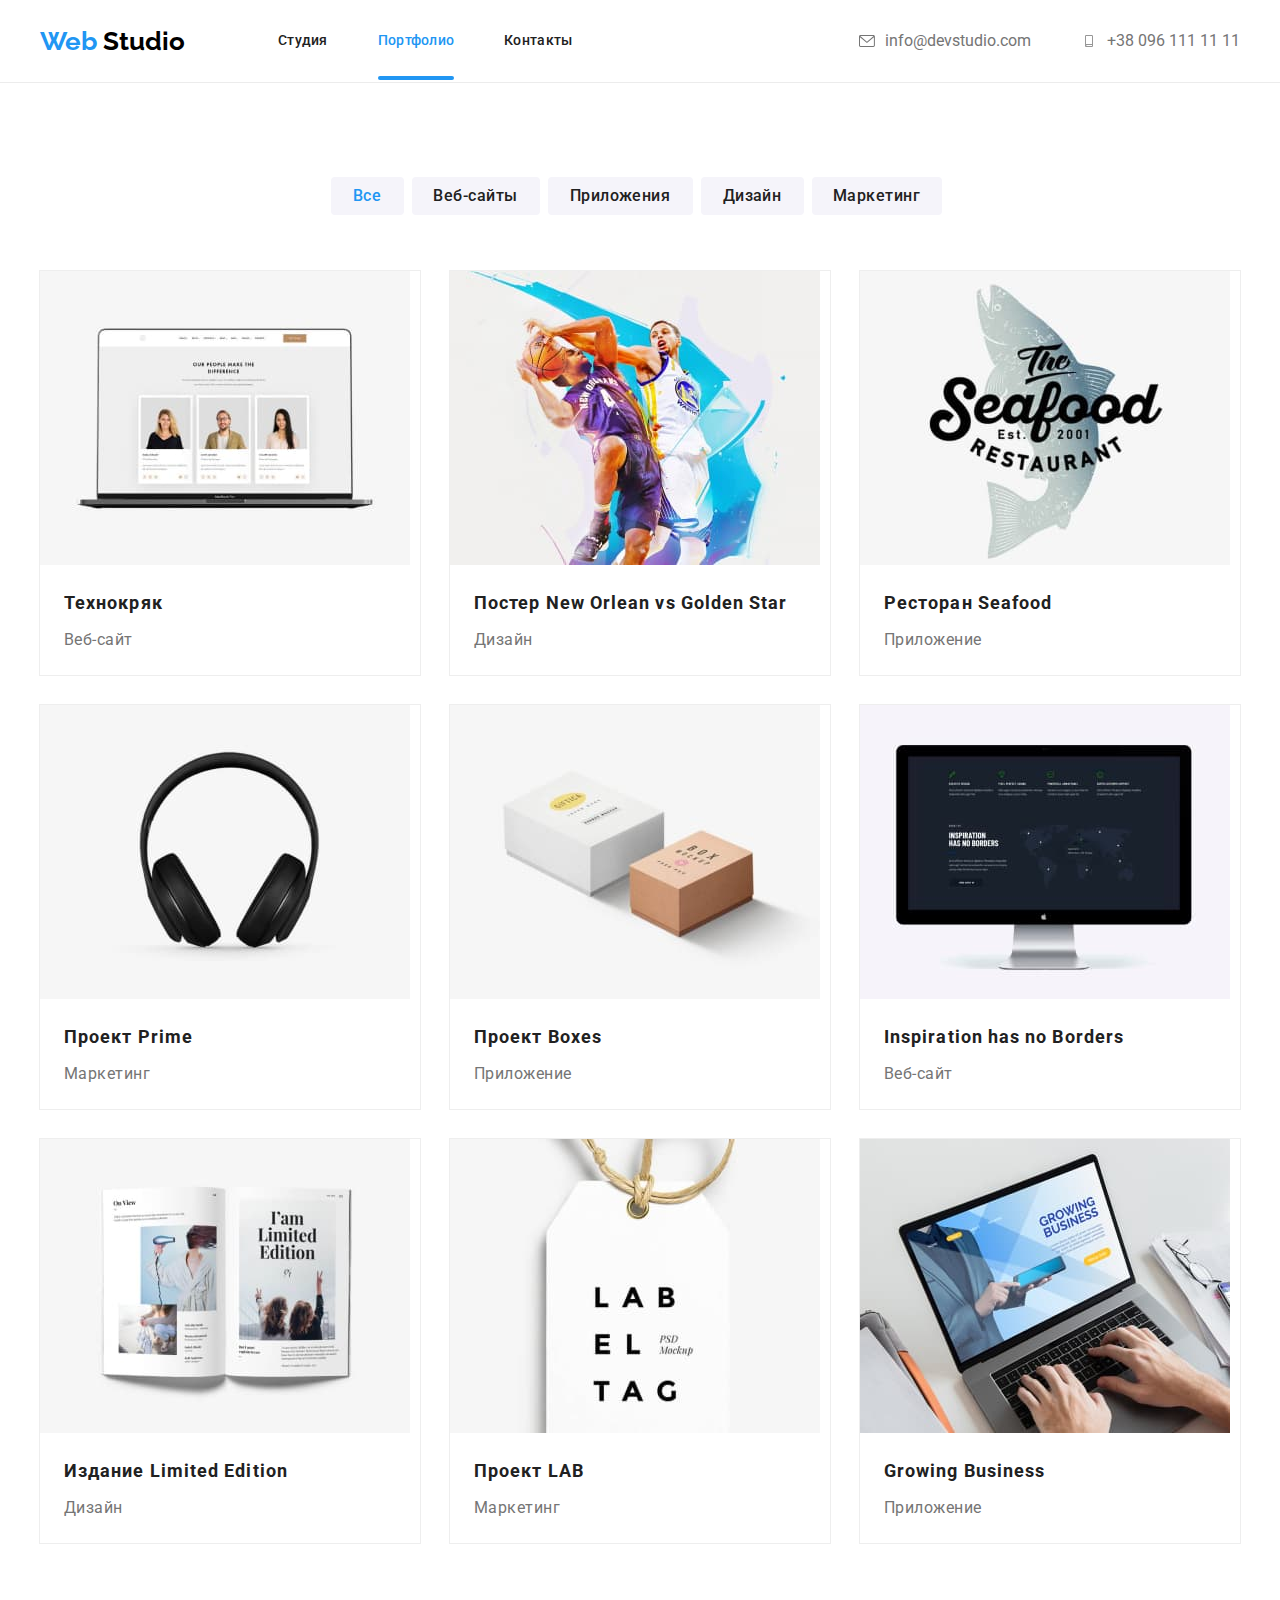
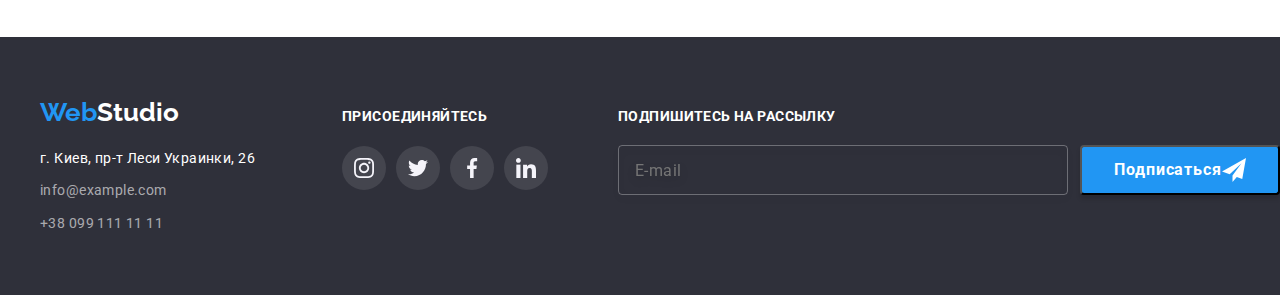
==== commit bb04fd77: "hw8" ====
--- a/portfolio.html
+++ b/portfolio.html
@@ -23,12 +23,13 @@
                 <span class="header__logo--end">Studio</span>
             </a>
 <!--Навігація-->
-<nav>
-  <ul class="site__list list">
-      <li class="site__list--item"> <a class="link " href="./index.html">Студия</a></li>
-      <li class="site__list--item"> <a class="link current site__list--link active" href="">Портфолио</a></li>
-      <li> <a class="link" href="#contact">Контакты</a></li>
-  </ul>
+
+<nav class="">
+    <ul class="site-list list ">
+        <li class="site-list__item"> <a class="link  site-list__link  " href="./index.html">Студия</a></li>
+        <li class="site-list__item"> <a class="link current site-list__link active " href="./portfolio.html">Портфолио</a></li>
+        <li class="site-list__item"> <a class="link site-list__link" href="#contact">Контакты</a></li>
+    </ul>
 </nav>
 <!--Контакты-->
         <div class="connect">
@@ -51,28 +52,28 @@
 <main>
   <section class="portfolio-section">
     <div class="container portfolio-container">
-  <ul class="list portfolio__main ">
-    <li><button class="portfolio__list--button current button-all" type="button">Все</button></li>
-    <li><button class="portfolio__list--button button-web" type="button">Веб-сайты</button></li>
-    <li><button class="portfolio__list--button button-app" type="button">Приложения</button></li>
-    <li><button class="portfolio__list--button button-design" type="button">Дизайн</button></li>
-    <li><button class="portfolio__list--button button-marketing" type="button">Маркетинг</button></li>
+  <ul class="list portfolio-main ">
+    <li><button class="portfolio-main__button current button-all" type="button">Все</button></li>
+    <li><button class="portfolio-main__button button-web" type="button">Веб-сайты</button></li>
+    <li><button class="portfolio-main__button button-app" type="button">Приложения</button></li>
+    <li><button class="portfolio-main__button button-design" type="button">Дизайн</button></li>
+    <li><button class="portfolio-main__button button-marketing" type="button">Маркетинг</button></li>
 </ul>  
     
-    <ul class="list portfolio__list">
-      <li class="portfolio__list--image"><div class="thumb__portfolio"><img src="./images/computer-portfolio.jpg" alt="computer-portfolio">
-        <div class="portfolio__overlay"><p class="portfolio__overlay--text">Технокряк это современная площадка распространения коронавируса. Компании используют эту платформу для цифрового шпионажа и атак на защищённые сервера конкурентов.</p></div>
+    <ul class="list portfolio-list">
+      <li class="portfolio-list--image"><div class="thumb-portfolio"><img src="./images/computer-portfolio.jpg" alt="computer-portfolio">
+        <div class="portfolio-overlay"><p class="portfolio-overlay--text">Технокряк это современная площадка распространения коронавируса. Компании используют эту платформу для цифрового шпионажа и атак на защищённые сервера конкурентов.</p></div>
     </div>
-    <div class="portfolio__paragraf"><h3 class="portfolio__paragraf--title">Технокряк</h3><p class="portfolio__paragraf--function">Веб-сайт</p></div>
+    <div class="portfolio-paragraf"><h3 class="portfolio-paragraf--title">Технокряк</h3><p class="portfolio-paragraf--function">Веб-сайт</p></div>
    </li>
-      <li class="portfolio__list--image"><div class="thumb__portfolio"><img src="./images/poster.jpg" alt="poster"><div class="portfolio__overlay"><p class="portfolio__overlay--text">Технокряк это современная площадка распространения коронавируса. Компании используют эту платформу для цифрового шпионажа и атак на защищённые сервера конкурентов.</p></div></div><div class="portfolio__paragraf"><h3 class="portfolio__paragraf--title">Постер New Orlean vs Golden Star</h3><p class="portfolio__paragraf--function">Дизайн</p></div></li>
-      <li class="portfolio__list--image"><div class="thumb__portfolio"><img src="./images/restoran-Seafood.jpg" alt="restoran-Seafood"><div class="portfolio__overlay"><p class="portfolio__overlay--text">Технокряк это современная площадка распространения коронавируса. Компании используют эту платформу для цифрового шпионажа и атак на защищённые сервера конкурентов.</p></div></div><div class="portfolio__paragraf"><h3 class="portfolio__paragraf--title">Ресторан Seafood</h3><p class="portfolio__paragraf--function">Приложение</p></div></li>
-      <li class="portfolio__list--image"><div class="thumb__portfolio"><img src="./images/project-Prime.jpg" alt="project-Prime"><div class="portfolio__overlay"><p class="portfolio__overlay--text">Технокряк это современная площадка распространения коронавируса. Компании используют эту платформу для цифрового шпионажа и атак на защищённые сервера конкурентов.</p></div></div><div class="portfolio__paragraf"><h3 class="portfolio__paragraf--title">Проект Prime</h3><p class="portfolio__paragraf--function">Маркетинг</p></div></li>
-      <li class="portfolio__list--image"><div class="thumb__portfolio"><img src="./images/project-boxes.jpg" alt="project-boxes"><div class="portfolio__overlay"><p class="portfolio__overlay--text">Технокряк это современная площадка распространения коронавируса. Компании используют эту платформу для цифрового шпионажа и атак на защищённые сервера конкурентов.</p></div></div><div class="portfolio__paragraf"><h3 class="portfolio__paragraf--title">Проект Boxes</h3><p class="portfolio__paragraf--function">Приложение</p></div></li>
-      <li class="portfolio__list--image"><div class="thumb__portfolio"><img src="./images/Inspiration-has-no-Borders.jpg" alt="Inspiration-has-no-Borders"><div class="portfolio__overlay"><p class="portfolio__overlay--text">Технокряк это современная площадка распространения коронавируса. Компании используют эту платформу для цифрового шпионажа и атак на защищённые сервера конкурентов.</p></div></div><div class="portfolio__paragraf"><h3 class="portfolio__paragraf--title">Inspiration has no Borders</h3><p class="portfolio__paragraf--function">Веб-сайт</p></div></li>
-      <li class="portfolio__list--image"><div class="thumb__portfolio"><img src="./images/Limited-Edition.jpg" alt="Limited-Edition"><div class="portfolio__overlay"><p class="portfolio__overlay--text">Технокряк это современная площадка распространения коронавируса. Компании используют эту платформу для цифрового шпионажа и атак на защищённые сервера конкурентов.</p></div></div><div class="portfolio__paragraf"><h3 class="portfolio__paragraf--title">Издание Limited Edition</h3><p class="portfolio__paragraf--function">Дизайн</p></div></li>
-      <li class="portfolio__list--image"><div class="thumb__portfolio"><img src="./images/project-lab.jpg" alt="project-lab"><div class="portfolio__overlay"><p class="portfolio__overlay--text">Технокряк это современная площадка распространения коронавируса. Компании используют эту платформу для цифрового шпионажа и атак на защищённые сервера конкурентов.</p></div></div><div class="portfolio__paragraf"><h3 class="portfolio__paragraf--title">Проект LAB</h3><p class="portfolio__paragraf--function">Маркетинг</p></div></li>
-      <li class="portfolio__list--image"><div class="thumb__portfolio"><img src="./images/Growing-Business.jpg" alt="Growing-Business"><div class="portfolio__overlay"><p class="portfolio__overlay--text">Технокряк это современная площадка распространения коронавируса. Компании используют эту платформу для цифрового шпионажа и атак на защищённые сервера конкурентов.</p></div></div><div class="portfolio__paragraf"><h3 class="portfolio__paragraf--title">Growing Business</h3><p class="portfolio__paragraf--function">Приложение</p></div></li>
+      <li class="portfolio-list--image"><div class="thumb-portfolio"><img src="./images/poster.jpg" alt="poster"><div class="portfolio-overlay"><p class="portfolio-overlay--text">Технокряк это современная площадка распространения коронавируса. Компании используют эту платформу для цифрового шпионажа и атак на защищённые сервера конкурентов.</p></div></div><div class="portfolio-paragraf"><h3 class="portfolio-paragraf--title">Постер New Orlean vs Golden Star</h3><p class="portfolio-paragraf--function">Дизайн</p></div></li>
+      <li class="portfolio-list--image"><div class="thumb-portfolio"><img src="./images/restoran-Seafood.jpg" alt="restoran-Seafood"><div class="portfolio-overlay"><p class="portfolio-overlay--text">Технокряк это современная площадка распространения коронавируса. Компании используют эту платформу для цифрового шпионажа и атак на защищённые сервера конкурентов.</p></div></div><div class="portfolio-paragraf"><h3 class="portfolio-paragraf--title">Ресторан Seafood</h3><p class="portfolio-paragraf--function">Приложение</p></div></li>
+      <li class="portfolio-list--image"><div class="thumb-portfolio"><img src="./images/project-Prime.jpg" alt="project-Prime"><div class="portfolio-overlay"><p class="portfolio-overlay--text">Технокряк это современная площадка распространения коронавируса. Компании используют эту платформу для цифрового шпионажа и атак на защищённые сервера конкурентов.</p></div></div><div class="portfolio-paragraf"><h3 class="portfolio-paragraf--title">Проект Prime</h3><p class="portfolio-paragraf--function">Маркетинг</p></div></li>
+      <li class="portfolio-list--image"><div class="thumb-portfolio"><img src="./images/project-boxes.jpg" alt="project-boxes"><div class="portfolio-overlay"><p class="portfolio-overlay--text">Технокряк это современная площадка распространения коронавируса. Компании используют эту платформу для цифрового шпионажа и атак на защищённые сервера конкурентов.</p></div></div><div class="portfolio-paragraf"><h3 class="portfolio-paragraf--title">Проект Boxes</h3><p class="portfolio-paragraf--function">Приложение</p></div></li>
+      <li class="portfolio-list--image"><div class="thumb-portfolio"><img src="./images/Inspiration-has-no-Borders.jpg" alt="Inspiration-has-no-Borders"><div class="portfolio-overlay"><p class="portfolio-overlay--text">Технокряк это современная площадка распространения коронавируса. Компании используют эту платформу для цифрового шпионажа и атак на защищённые сервера конкурентов.</p></div></div><div class="portfolio-paragraf"><h3 class="portfolio-paragraf--title">Inspiration has no Borders</h3><p class="portfolio-paragraf--function">Веб-сайт</p></div></li>
+      <li class="portfolio-list--image"><div class="thumb-portfolio"><img src="./images/Limited-Edition.jpg" alt="Limited-Edition"><div class="portfolio-overlay"><p class="portfolio-overlay--text">Технокряк это современная площадка распространения коронавируса. Компании используют эту платформу для цифрового шпионажа и атак на защищённые сервера конкурентов.</p></div></div><div class="portfolio-paragraf"><h3 class="portfolio-paragraf--title">Издание Limited Edition</h3><p class="portfolio-paragraf--function">Дизайн</p></div></li>
+      <li class="portfolio-list--image"><div class="thumb-portfolio"><img src="./images/project-lab.jpg" alt="project-lab"><div class="portfolio-overlay"><p class="portfolio-overlay--text">Технокряк это современная площадка распространения коронавируса. Компании используют эту платформу для цифрового шпионажа и атак на защищённые сервера конкурентов.</p></div></div><div class="portfolio-paragraf"><h3 class="portfolio-paragraf--title">Проект LAB</h3><p class="portfolio-paragraf--function">Маркетинг</p></div></li>
+      <li class="portfolio-list--image"><div class="thumb-portfolio"><img src="./images/Growing-Business.jpg" alt="Growing-Business"><div class="portfolio-overlay"><p class="portfolio-overlay--text">Технокряк это современная площадка распространения коронавируса. Компании используют эту платформу для цифрового шпионажа и атак на защищённые сервера конкурентов.</p></div></div><div class="portfolio-paragraf"><h3 class="portfolio-paragraf--title">Growing Business</h3><p class="portfolio-paragraf--function">Приложение</p></div></li>
     </ul>
   </div>
   </section>
@@ -98,35 +99,35 @@
         </div>
         <div class=" footer-center">
             <h3 class="footer-center-title">присоединяйтесь</h3>
-            <ul class="footer-social-list list">
-                <li class="footer-social-list__item ">
-                    <a href="" class="footer-social-list__link link">
-                        <svg class="footer-social-list__icon" width="20" height="20">
+            <ul class="footer-social list">
+                <li class="footer-social__item ">
+                    <a href="" class="footer-social__link link">
+                        <svg class="footer-social__icon" width="20" height="20">
                             <use href="./images/icon.svg#icon-instagram">
                             </use>
                         </svg>
     
                     </a>
                 </li>
-                <li class="footer-social-list__item ">
-                    <a href="" class="footer-social-list__link link">
-                        <svg class="footer-social-list__icon" width="20" height="20">
+                <li class="footer-social__item ">
+                    <a href="" class="footer-social__link link">
+                        <svg class="footer-social__icon" width="20" height="20">
                             <use href="./images/icon.svg#icon-twitter">
                             </use>
                         </svg>
                     </a>
                 </li>
-                <li class="footer-social-list__item ">
-                    <a href="" class="footer-social-list__link link">
-                        <svg class="footer-social-list__icon" width="20" height="20">
+                <li class="footer-social__item ">
+                    <a href="" class="footer-social__link link">
+                        <svg class="footer-social__icon" width="20" height="20">
                             <use href="./images/icon.svg#icon-facebook">
                             </use>
                         </svg>
                     </a>
                 </li>
-                <li class="footer-social-list__item ">
-                    <a href="" class="footer-social-list__link link">
-                        <svg class="footer-social-list__icon" width="20" height="20">
+                <li class="footer-social__item ">
+                    <a href="" class="footer-social__link link">
+                        <svg class="footer-social__icon" width="20" height="20">
                             <use href="./images/icon.svg#icon-linkedin">
                             </use>
                         </svg>
--- a/css/main.min.css
+++ b/css/main.min.css
@@ -1,2 +1,2 @@
-body{font-family:'Roboto', sans-serif;font-weight:normal;background:#E5E5E5;color:#212121}h1,h2,h3,h4,h5,h6,p,ul,li{margin:0;padding:0}img{display:block;max-width:100%}.list{list-style:none}.container{width:100%;margin:0 auto;padding:0 15px}@media screen and (min-width: 480px){.container{width:480px;margin:0 auto;padding:0 15px}}@media screen and (min-width: 768px){.container{width:768px}}@media screen and (min-width: 1200px){.container{width:1200px}}.link{color:#212121;text-decoration:none;cursor:pointer}.header__container,.site-list,.connect__list--link,.hero-list__container,.social-list,.social-list__link,.customer-list__link,.footer-social-list,.footer-social-list__link,.button-footer-form,.portfolio__main,.polisity-label,.button-checkbox{display:-webkit-box;display:-ms-flexbox;display:flex;-webkit-box-pack:center;-ms-flex-pack:center;justify-content:center;-webkit-box-align:center;-ms-flex-align:center;align-items:center}.visually-hidden{position:absolute;width:1px;height:1px;margin:-1px;border:0;padding:0;white-space:nowrap;-webkit-clip-path:inset(100%);clip-path:inset(100%);clip:rect(0 0 0 0);overflow:hidden}:root{--first-color: #212121;--accent-color: #2196F3;--second-color: #757575;--other-color: #FFFFFF;--font-main:"Roboto", sans-serif;--font-second: "Raleway"}.page__header{background:var(--other-color)}.list{list-style:none}.page__header--portfolio{border-bottom:1px solid #ECECEC;background:var(--other-color)}@media screen and (max-width: 767px){.header__container{height:60px}}@media screen and (max-width: 767px){.site-list{display:none}}.connect{margin-left:auto}@media screen and (max-width: 767px){.connect{display:none}}.site-list__item:not(:last-child){margin-right:50px}.site-list{font-weight:500;font-size:14px;letter-spacing:0.02em;line-height:1.14;text-align:center}.connect__list{display:-webkit-box;display:-ms-flexbox;display:flex}.link__start{margin-right:50px}.connect__list--link{color:var(--second-color);-webkit-transition:color 250ms cubic-bezier(0.4, 0, 0.2, 1);transition:color 250ms cubic-bezier(0.4, 0, 0.2, 1);padding:32px 0}.connect__list--link:hover,.connect__list--link:focus{color:var(--accent-color)}.connect__list--link:focus .connect__icon--mail,.connect__list--link:focus .connect__icon--tel,.connect__list--link:hover .connect__icon--mail,.connect__list--link:hover .connect__icon--tel{fill:var(--accent-color)}.connect__icon--mail,.connect__icon--tel{margin-right:10px;fill:var(--second-color);-webkit-transition:fill 250ms cubic-bezier(0.4, 0, 0.2, 1);transition:fill 250ms cubic-bezier(0.4, 0, 0.2, 1)}.site-list__item:hover .link,.site-list__item:focus .link{color:var(--accent-color)}.site-list__link{position:relative;-webkit-transition:color 250ms cubic-bezier(0.4, 0, 0.2, 1);transition:color 250ms cubic-bezier(0.4, 0, 0.2, 1);padding:32px 0}.site-list__link.active::after{display:-webkit-box;display:-ms-flexbox;display:flex;content:'';position:absolute;width:100%;height:4px;bottom:0;background:var(--accent-color);border-radius:2px}.header__logo{text-decoration:none;margin-right:93px;font-weight:bold;font-size:26px;line-height:31px;font-family:var(--font-second);font-style:normal;font-weight:bold;font-size:26px;line-height:1.19}@media screen and (max-width: 767px){.header__logo{position:absolute;left:15px}}.header__logo--start{color:var(--accent-color)}.header__logo--end{color:#000}@media screen and (max-width: 767px){.order{background:#2F303A;background-image:-webkit-gradient(linear, left top, left bottom, from(rgba(47,48,58,0.4)), to(rgba(47,48,58,0.4))),url(../images/hero-bg-mob.jpg);background-image:linear-gradient(rgba(47,48,58,0.4), rgba(47,48,58,0.4)),url(../images/hero-bg-mob.jpg);background-repeat:no-repeat;background-position:center;background-size:cover;padding:200px 0}}@media screen and (max-width: 767px) and (min-device-pixel-ratio: 2), screen and (max-width: 767px) and (-webkit-min-device-pixel-ratio: 2), screen and (max-width: 767px) and (min-resolution: 192dpi), screen and (max-width: 767px) and (min-resolution: 2dppx){.order{background:#2F303A;background-image:-webkit-gradient(linear, left top, left bottom, from(rgba(47,48,58,0.4)), to(rgba(47,48,58,0.4))),url(../images/hero-bg-mob2x.jpg);background-image:linear-gradient(rgba(47,48,58,0.4), rgba(47,48,58,0.4)),url(../images/hero-bg-mob2x.jpg);background-repeat:no-repeat;background-position:center;background-size:cover}}@media screen and (min-width: 768px){.order{background:#2F303A;background-image:-webkit-gradient(linear, left top, left bottom, from(rgba(47,48,58,0.4)), to(rgba(47,48,58,0.4))),url(../images/hero-bg-tab.jpg);background-image:linear-gradient(rgba(47,48,58,0.4), rgba(47,48,58,0.4)),url(../images/hero-bg-tab.jpg);background-repeat:no-repeat;background-position:center;background-size:cover;padding:200px 0}}@media screen and (min-width: 1200px){.order{padding-top:200px;padding-bottom:200px;text-align:center;background:#2F303A;background-image:-webkit-gradient(linear, left top, left bottom, from(rgba(47,48,58,0.4)), to(rgba(47,48,58,0.4))),url(../images/hero-bg.jpg);background-image:linear-gradient(rgba(47,48,58,0.4), rgba(47,48,58,0.4)),url(../images/hero-bg.jpg);background-repeat:no-repeat;background-position:center;background-size:cover}}.order-text{width:696px;margin-left:auto;margin-right:auto;margin-bottom:30px;font-weight:900;font-size:44px;line-height:1.3;text-align:center;color:var(--other-color);letter-spacing:0.06em;text-transform:uppercase}@media screen and (max-width: 767px){.order-text{width:360px;font-size:26px;text-align:center}}@media screen and (min-width: 768px){.order-text{width:360px;font-size:26px;text-align:center}}@media screen and (max-width: 767px){.order-title{text-align:center}}@media screen and (min-width: 768px){.order-title{text-align:center}}.order-button{background:var(--accent-color);-webkit-box-shadow:0px 4px 4px rgba(0,0,0,0.15);box-shadow:0px 4px 4px rgba(0,0,0,0.15);border-radius:4px;color:var(--other-color);width:200px;height:50px}.order-button:hover .button,.order-button:focus .button{color:#188CE8}.button-text{font-family:var(--font-main);font-style:normal;font-weight:bold;font-size:16px;line-height:1.87}.hero{background:var(--other-color);padding-bottom:94px;padding-top:94px}@media screen and (min-width: 1200px){.hero-list{display:-webkit-box;display:-ms-flexbox;display:flex;-webkit-box-align:center;-ms-flex-align:center;align-items:center}}.title{font-weight:bold;font-size:14px;line-height:1,14;letter-spacing:0.03em;text-transform:uppercase;margin-bottom:10px}@media screen and (max-width: 767px){.title{text-align:center;margin-bottom:10px}}.title-content{font-size:14px;line-height:1.71;color:var(--second-color);letter-spacing:0.03em}@media screen and (max-width: 767px){.title-content{margin-bottom:30px}}.hero-list__container{height:120px;background:#F5F4FA;border-radius:4px;margin-bottom:30px}@media screen and (min-width: 1200px){.hero-list__item{margin-right:30px;min-width:270px}}.work{text-align:center;background:var(--other-color);padding-bottom:94px}@media screen and (max-width: 767px){.work{display:none}}.work__list{display:-webkit-box;display:-ms-flexbox;display:flex}.work__item:not(:last-child){margin-right:27px}.work__title{font-weight:bold;font-size:36px;line-height:1.16;margin-bottom:50px;margin-left:auto;margin-right:auto}.work__item{position:relative}.work__text{position:absolute;left:0;bottom:0;width:100%;height:70px;padding:27px 0;font-weight:bold;font-size:14px;line-height:1.14;text-align:center;letter-spacing:0.03em;text-transform:uppercase;background:rgba(47,48,58,0.8);color:var(--other-color)}.team{background:#F5F4FA;text-align:center;display:-webkit-box;display:-ms-flexbox;display:flex;padding-bottom:94px;padding-top:94px}@media screen and (min-width: 1200px){.team__list{display:-webkit-box;display:-ms-flexbox;display:flex}}.team__item:not(:last-child){margin-right:30px}.team__item{background:var(--other-color);-webkit-box-shadow:0px 1px 3px rgba(0,0,0,0.12),0px 1px 1px rgba(0,0,0,0.14),0px 2px 1px rgba(0,0,0,0.2);box-shadow:0px 1px 3px rgba(0,0,0,0.12),0px 1px 1px rgba(0,0,0,0.14),0px 2px 1px rgba(0,0,0,0.2);border-radius:0px 0px 4px 4px}.team-container{padding:30px 0 30px 0}.team__title{-webkit-box-pack:center;-ms-flex-pack:center;justify-content:center;font-weight:bold;font-size:36px;line-height:1.16;letter-spacing:0.03em;display:-webkit-box;display:-ms-flexbox;display:flex;margin-left:auto;margin-right:auto;margin-bottom:50px}.team-container__subtitle{font-weight:500;font-size:16px;line-height:1.187;letter-spacing:0.03em;margin-bottom:10px}.team-container__functions{font-size:16px;line-height:1.18;color:var(--second-color);margin-bottom:16px}.social-list__link{width:44px;height:44px;background-color:var(--other-color);border-radius:50%;-webkit-transition:background-color 250ms cubic-bezier(0.4, 0, 0.2, 1);transition:background-color 250ms cubic-bezier(0.4, 0, 0.2, 1)}.social-list__link:hover,.social-list__link:focus{background-color:var(--accent-color)}.social-list__link:hover .social-list__icon,.social-list__link:focus .social-list__icon{fill:var(--other-color)}.social-list__item+.social-list__item{margin-left:10px}.social-list__icon{fill:#AFB1B8;-webkit-transition:fill 250ms cubic-bezier(0.4, 0, 0.2, 1);transition:fill 250ms cubic-bezier(0.4, 0, 0.2, 1)}.customer{padding:94px 0;background-color:var(--other-color)}.customer__title{font-weight:bold;font-size:36px;line-height:1.15;text-align:center;letter-spacing:0.03em;margin-bottom:50px}@media screen and (min-width: 1200px){.customer-list{display:-webkit-box;display:-ms-flexbox;display:flex;-webkit-box-pack:center;-ms-flex-pack:center;justify-content:center;margin-left:-30px}}.customer-list__item{display:-webkit-box;display:-ms-flexbox;display:flex;-ms-flex-preferred-size:calc(100% / 6 - 30px);flex-basis:calc(100% / 6 - 30px);margin-left:30px}.customer-list__link{border:1px solid #AFB1B8;-webkit-box-sizing:border-box;box-sizing:border-box;border-radius:4px;width:170px;height:92px;-webkit-transition:border-color 250ms cubic-bezier(0.4, 0, 0.2, 1);transition:border-color 250ms cubic-bezier(0.4, 0, 0.2, 1)}.customer-list__icon{fill:#AFB1B8;-webkit-transition:fill 250ms cubic-bezier(0.4, 0, 0.2, 1);transition:fill 250ms cubic-bezier(0.4, 0, 0.2, 1)}.customer-list__link:hover,.customer-list__link:focus{border-color:var(--accent-color)}.customer-list__link:focus .customer-list__icon,.customer-list__link:hover .customer-list__icon{fill:var(--accent-color)}@media screen and (min-width: 1200px){.main-footer{display:-webkit-box;display:-ms-flexbox;display:flex;-webkit-box-align:baseline;-ms-flex-align:baseline;align-items:baseline}}.contact-footer{background:#2F303A;padding:60px 0;margin-left:auto;margin-right:auto}.contact-link{color:var(--second-color)}.footer__contact--item:hover .link,.footer__contact--item:focus .link{color:var(--accent-color)}.footer-left{text-decoration:none;margin-right:70px}.logo-footer{display:-webkit-box;display:-ms-flexbox;display:flex;padding:0;margin-bottom:20px;text-decoration:none;margin-right:93px;font-weight:bold;font-size:26px;line-height:31px;font-family:var(--font-second);font-style:normal;font-weight:bold;font-size:26px;line-height:1.19}.logo-footer__start{color:var(--accent-color)}.logo-footer__end{color:var(--other-color)}.web-studio-color-studio-footer{color:var(--other-color)}.footer-contact__maps{font-style:normal;font-weight:normal;font-size:14px;line-height:1.5;color:var(--other-color);letter-spacing:0.03em;margin-bottom:20px;-webkit-transition:color 250ms cubic-bezier(0.4, 0, 0.2, 1);transition:color 250ms cubic-bezier(0.4, 0, 0.2, 1)}.maps-item{margin-bottom:9px}.mail-item{margin-bottom:9px}.footer-contact__mail,.footer-contact__tel{font-style:normal;font-weight:normal;font-size:14px;line-height:24px;letter-spacing:0.03em;color:rgba(255,255,255,0.6);-webkit-transition:color 250ms cubic-bezier(0.4, 0, 0.2, 1);transition:color 250ms cubic-bezier(0.4, 0, 0.2, 1)}.footer-center-title{color:var(--other-color);font-weight:bold;font-size:14px;line-height:1.33;letter-spacing:0.03em;text-transform:uppercase;margin-bottom:20px}.footer-social-list__item+.footer-social-list__item{margin-left:10px}.footer-social-list__link{width:44px;height:44px;border-radius:50%;background-color:rgba(255,255,255,0.1);-webkit-transition:background-color 250ms cubic-bezier(0.4, 0, 0.2, 1);transition:background-color 250ms cubic-bezier(0.4, 0, 0.2, 1)}.footer-social-list__icon{fill:#F5F4FA}.footer-social-list__link:hover,.footer-social-list__link:focus{background-color:var(--accent-color)}.footer-right{margin-left:70px}@media screen and (min-width: 1200px){.footer-form-field{position:relative;display:-webkit-box;display:-ms-flexbox;display:flex}}.footer-right__title{margin-bottom:20px;font-weight:bold;font-size:14px;line-height:1.14;letter-spacing:0.03em;text-transform:uppercase;color:var(--other-color)}.footer-form-field input{padding:16px;letter-spacing:0.03em;font-weight:normal;font-size:16px;line-height:20px;color:rgba(255,255,255,0.6)}.footer-input-email{width:450px;height:50px;border:1px solid rgba(255,255,255,0.3);-webkit-box-sizing:border-box;box-sizing:border-box;-webkit-filter:drop-shadow(0px 4px 4px rgba(0,0,0,0.15));filter:drop-shadow(0px 4px 4px rgba(0,0,0,0.15));border-radius:4px;background:none}.footer-label-email{position:absolute;top:50%;left:15px;-webkit-transform:translateY(-50%);transform:translateY(-50%)}.button-footer-form{width:200px;height:50px;margin-left:12px;background:var(--accent-color);-webkit-box-shadow:0px 4px 4px rgba(0,0,0,0.15);box-shadow:0px 4px 4px rgba(0,0,0,0.15);border-radius:4px}.footer-button-text{letter-spacing:0.06em;font-weight:bold;font-size:16px;line-height:2.14;color:var(--other-color)}.form-send-icon{margin-left:10px}.portfolio-section{background:var(--other-color);padding-bottom:94px;padding-top:94px}.portfolio__main{margin-bottom:56px}.portfolio__list{display:-webkit-box;display:-ms-flexbox;display:flex;-ms-flex-wrap:wrap;flex-wrap:wrap;margin-top:-30px;margin-left:-30px}.portfolio__list--image{-ms-flex-preferred-size:calc(100% / 3 - 30px);flex-basis:calc(100% / 3 - 30px);margin-left:30px;margin-top:30px;outline:1px solid #EEEEEE;width:100%;-webkit-transition:-webkit-box-shadow 250ms cubic-bezier(0.4, 0, 0.2, 1);transition:-webkit-box-shadow 250ms cubic-bezier(0.4, 0, 0.2, 1);transition:box-shadow 250ms cubic-bezier(0.4, 0, 0.2, 1);transition:box-shadow 250ms cubic-bezier(0.4, 0, 0.2, 1), -webkit-box-shadow 250ms cubic-bezier(0.4, 0, 0.2, 1)}.portfolio__list--image:focus,.portfolio__list--image:hover{-webkit-box-shadow:0px 1px 1px rgba(0,0,0,0.12),0px 4px 4px rgba(0,0,0,0.06),1px 4px 6px rgba(0,0,0,0.16);box-shadow:0px 1px 1px rgba(0,0,0,0.12),0px 4px 4px rgba(0,0,0,0.06),1px 4px 6px rgba(0,0,0,0.16)}.portfolio__list--image:hover .portfolio__overlay{-webkit-transform:translateY(0);transform:translateY(0)}.thumb__portfolio{position:relative;overflow:hidden}.portfolio__overlay{position:absolute;top:0;left:0;width:100%;height:100%;-webkit-transform:translateY(101%);transform:translateY(101%);width:370px;height:294px;-webkit-transition:-webkit-transform 250ms cubic-bezier(0.4, 0, 0.2, 1);transition:-webkit-transform 250ms cubic-bezier(0.4, 0, 0.2, 1);transition:transform 250ms cubic-bezier(0.4, 0, 0.2, 1);transition:transform 250ms cubic-bezier(0.4, 0, 0.2, 1), -webkit-transform 250ms cubic-bezier(0.4, 0, 0.2, 1);background:rgba(33,150,243,0.9)}.portfolio__overlay--text{position:absolute;top:50%;left:50%;-webkit-transform:translate(-50%, -50%);transform:translate(-50%, -50%);width:322px;height:168px;font-weight:normal;font-size:18px;line-height:1.55;letter-spacing:0.03em;color:var(--other-color)}.portfolio__paragraf{padding:20px 24px}.portfolio__paragraf--title{font-weight:bold;font-size:18px;line-height:2;letter-spacing:0.06em;margin-bottom:4px}.portfolio__paragraf--function{color:var(--second-color);font-size:16px;line-height:1.87;letter-spacing:0.03em}.portfolio-container{margin:0 auto}.current{color:var(--accent-color)}.portfolio__list--button,.order-button{cursor:pointer;border:none}.portfolio__list--button{background:#F5F4FA;border-radius:4px;color:var(--brand-color);margin-right:8px;-webkit-transition:color 250ms cubic-bezier(0.4, 0, 0.2, 1),background-color 250ms cubic-bezier(0.4, 0, 0.2, 1),-webkit-box-shadow 250ms cubic-bezier(0.4, 0, 0.2, 1);transition:color 250ms cubic-bezier(0.4, 0, 0.2, 1),background-color 250ms cubic-bezier(0.4, 0, 0.2, 1),-webkit-box-shadow 250ms cubic-bezier(0.4, 0, 0.2, 1);transition:color 250ms cubic-bezier(0.4, 0, 0.2, 1),box-shadow 250ms cubic-bezier(0.4, 0, 0.2, 1),background-color 250ms cubic-bezier(0.4, 0, 0.2, 1);transition:color 250ms cubic-bezier(0.4, 0, 0.2, 1),box-shadow 250ms cubic-bezier(0.4, 0, 0.2, 1),background-color 250ms cubic-bezier(0.4, 0, 0.2, 1),-webkit-box-shadow 250ms cubic-bezier(0.4, 0, 0.2, 1)}.portfolio__list--button:focus,.portfolio__list--button:hover{background-color:var(--accent-color);color:#F5F4FA;-webkit-box-shadow:0px 3px 1px rgba(0,0,0,0.1),0px 1px 2px rgba(0,0,0,0.08),0px 2px 2px rgba(0,0,0,0.12);box-shadow:0px 3px 1px rgba(0,0,0,0.1),0px 1px 2px rgba(0,0,0,0.08),0px 2px 2px rgba(0,0,0,0.12)}.current{color:var(--accent-color)}.button-all{font-family:var(--font-main);font-weight:500;font-size:16px;line-height:1.62;letter-spacing:0.03em;width:73px;height:38px;left:495px;top:174px}.button-web{font-family:var(--font-main);font-weight:500;font-size:16px;line-height:1.62;letter-spacing:0.03em;width:128px;height:38px;left:576px;top:174px}.button-app{font-family:var(--font-main);font-weight:500;font-size:16px;line-height:1.62;letter-spacing:0.03em;width:145px;height:38px;left:712px;top:174px}.button-design{font-family:var(--font-main);font-weight:500;font-size:16px;line-height:1.62;letter-spacing:0.03em;width:103px;height:38px;left:865px;top:174px}.button-marketing{font-family:var(--font-main);font-weight:500;font-size:16px;line-height:1.62;letter-spacing:0.03em;width:130px;height:38px;left:976px;top:174px}.portfolio{font-weight:500;font-size:16px;line-height:1.62}.portfolio__paragraf--title{font-weight:bold;font-size:18px;line-height:2;letter-spacing:0.06em}.title-function{font-size:16px;line-height:1.87;color:var(--second-color);letter-spacing:0.03em}textarea{resize:none}.modal{position:absolute;left:50%;top:50%;-webkit-transform:translate(-50%, -50%);transform:translate(-50%, -50%);width:528px;height:581px;background:var(--other-color);-webkit-box-shadow:0px 1px 3px rgba(0,0,0,0.12),0px 1px 1px rgba(0,0,0,0.14),0px 2px 1px rgba(0,0,0,0.2);box-shadow:0px 1px 3px rgba(0,0,0,0.12),0px 1px 1px rgba(0,0,0,0.14),0px 2px 1px rgba(0,0,0,0.2);border-radius:4px;-webkit-transition:background 250ms cubic-bezier(0.4, 0, 0.2, 1);transition:background 250ms cubic-bezier(0.4, 0, 0.2, 1)}.backdrop{position:fixed;left:0px;top:0px;width:100%;height:100%;background:rgba(0,0,0,0.2);-webkit-transition:background 250ms cubic-bezier(0.4, 0, 0.2, 1);transition:background 250ms cubic-bezier(0.4, 0, 0.2, 1)}.backdrop.is-hidden{pointer-events:none;opacity:0;visibility:hidden}.modal-icon{position:absolute;top:0;right:0;margin:6px;padding:0;cursor:pointer;-webkit-transition:fill 250ms cubic-bezier(0.4, 0, 0.2, 1);transition:fill 250ms cubic-bezier(0.4, 0, 0.2, 1)}.modal-icon:hover{fill:var(--accent-color)}.modal-button{position:absolute;top:0;right:0;margin:8px;width:30px;height:30px;border-radius:50%;background:var(--other-color);border:1px solid rgba(0,0,0,0.1)}.modal-title{font-weight:bold;font-size:20px;line-height:23px;text-align:center;letter-spacing:0.03em;color:var(--first-color);margin:40px auto 30px auto}.form{padding:0;margin:0;width:448px;margin-left:auto;margin-right:auto}.form-field{display:-webkit-box;display:-ms-flexbox;display:flex;-webkit-box-orient:vertical;-webkit-box-direction:normal;-ms-flex-direction:column;flex-direction:column;position:relative}.form-label{margin-bottom:4px;font-weight:normal;font-size:12px;line-height:1.16;letter-spacing:0.01em;color:var(--second-color)}.form-input{padding-left:42px;width:100%;height:40px;margin-bottom:10px;border:1px solid rgba(33,33,33,0.2);-webkit-box-sizing:border-box;box-sizing:border-box;border-radius:4px;outline:none;cursor:pointer;-webkit-transition:border-color 250ms cubic-bezier(0.4, 0, 0.2, 1);transition:border-color 250ms cubic-bezier(0.4, 0, 0.2, 1)}.form-input:focus{border-color:var(--accent-color)}.form-icon{position:absolute;top:55%;left:15px;-webkit-transform:translateY(-50%);transform:translateY(-50%)}.form-input:focus+.form-icon{fill:var(--accent-color);-webkit-transition:fill 250ms cubic-bezier(0.4, 0, 0.2, 1);transition:fill 250ms cubic-bezier(0.4, 0, 0.2, 1)}.form-coments{padding:12px 16px;height:120px;border:1px solid rgba(33,33,33,0.2);-webkit-box-sizing:border-box;box-sizing:border-box;border-radius:4px}.polisity-label{font-weight:normal;font-size:14px;line-height:1.2;letter-spacing:0.03em;color:var(--second-color)}.polisity-label::before{content:'';width:15px;height:15px;border:1px solid var(--first-color);border-radius:2px;margin-right:7px}.polisity-check:checked+.polisity-label::before{border:none;background-image:url(../images/icon-check.svg);background-repeat:no-repeat;background-position:center;block-size:cover}.polisity-link{color:var(--accent-color)}.checkbox-content{padding:20px 0 30px 0}.button-checkbox{margin:0 auto;font-weight:bold;font-size:16px;line-height:1.87;width:200px;height:50px;background:#188CE8;-webkit-box-shadow:0px 4px 4px rgba(0,0,0,0.15);box-shadow:0px 4px 4px rgba(0,0,0,0.15);border-radius:4px;color:var(--other-color)}
+body{font-family:'Roboto', sans-serif;font-weight:normal;background:#E5E5E5;color:#212121}h1,h2,h3,h4,h5,h6,p,ul,li{margin:0;padding:0}img{display:block;max-width:100%}.list{list-style:none}.container{width:100%;margin:0 auto;padding:0 15px}@media screen and (min-width: 480px){.container{width:480px;margin:0 auto;padding:0 15px}}@media screen and (min-width: 768px){.container{width:768px}}@media screen and (min-width: 1200px){.container{width:1200px}}.link{color:#212121;text-decoration:none;cursor:pointer}.header__container,.site-list,.connect__list--link,.hero-list__container,.social-list,.social-list__link,.customer-list__link,.footer-social,.footer-social__link,.button-footer-form,.portfolio-main,.polisity-label,.button-checkbox{display:-webkit-box;display:-ms-flexbox;display:flex;-webkit-box-pack:center;-ms-flex-pack:center;justify-content:center;-webkit-box-align:center;-ms-flex-align:center;align-items:center}.visually-hidden{position:absolute;width:1px;height:1px;margin:-1px;border:0;padding:0;white-space:nowrap;-webkit-clip-path:inset(100%);clip-path:inset(100%);clip:rect(0 0 0 0);overflow:hidden}:root{--first-color: #212121;--accent-color: #2196F3;--second-color: #757575;--other-color: #FFFFFF;--font-main:"Roboto", sans-serif;--font-second: "Raleway"}.page__header{background:var(--other-color)}.list{list-style:none}.page__header--portfolio{border-bottom:1px solid #ECECEC;background:var(--other-color)}@media screen and (max-width: 767px){.header__container{height:60px}}@media screen and (max-width: 767px){.site-list{display:none}}.connect{margin-left:auto}@media screen and (max-width: 767px){.connect{display:none}}.site-list__item:not(:last-child){margin-right:50px}.site-list{font-weight:500;font-size:14px;letter-spacing:0.02em;line-height:1.14;text-align:center}.connect__list{display:-webkit-box;display:-ms-flexbox;display:flex}.link__start{margin-right:50px}.connect__list--link{color:var(--second-color);-webkit-transition:color 250ms cubic-bezier(0.4, 0, 0.2, 1);transition:color 250ms cubic-bezier(0.4, 0, 0.2, 1);padding:32px 0}.connect__list--link:hover,.connect__list--link:focus{color:var(--accent-color)}.connect__list--link:focus .connect__icon--mail,.connect__list--link:focus .connect__icon--tel,.connect__list--link:hover .connect__icon--mail,.connect__list--link:hover .connect__icon--tel{fill:var(--accent-color)}.connect__icon--mail,.connect__icon--tel{margin-right:10px;fill:var(--second-color);-webkit-transition:fill 250ms cubic-bezier(0.4, 0, 0.2, 1);transition:fill 250ms cubic-bezier(0.4, 0, 0.2, 1)}.site-list__item:hover .link,.site-list__item:focus .link{color:var(--accent-color)}.site-list__link{position:relative;-webkit-transition:color 250ms cubic-bezier(0.4, 0, 0.2, 1);transition:color 250ms cubic-bezier(0.4, 0, 0.2, 1);padding:32px 0}.site-list__link.active::after{display:-webkit-box;display:-ms-flexbox;display:flex;content:'';position:absolute;width:100%;height:4px;bottom:0;background:var(--accent-color);border-radius:2px}.header__logo{text-decoration:none;margin-right:93px;font-weight:bold;font-size:26px;line-height:31px;font-family:var(--font-second);font-style:normal;font-weight:bold;font-size:26px;line-height:1.19}@media screen and (max-width: 767px){.header__logo{position:absolute;left:15px}}.header__logo--start{color:var(--accent-color)}.header__logo--end{color:#000}@media screen and (max-width: 767px){.order{background:#2F303A;background-image:-webkit-gradient(linear, left top, left bottom, from(rgba(47,48,58,0.4)), to(rgba(47,48,58,0.4))),url(../images/hero-bg-mob.jpg);background-image:linear-gradient(rgba(47,48,58,0.4), rgba(47,48,58,0.4)),url(../images/hero-bg-mob.jpg);background-repeat:no-repeat;background-position:center;background-size:cover;padding:200px 0}}@media screen and (max-width: 767px) and (min-device-pixel-ratio: 2), screen and (max-width: 767px) and (-webkit-min-device-pixel-ratio: 2), screen and (max-width: 767px) and (min-resolution: 192dpi), screen and (max-width: 767px) and (min-resolution: 2dppx){.order{background:#2F303A;background-image:-webkit-gradient(linear, left top, left bottom, from(rgba(47,48,58,0.4)), to(rgba(47,48,58,0.4))),url(../images/hero-bg-mob2x.jpg);background-image:linear-gradient(rgba(47,48,58,0.4), rgba(47,48,58,0.4)),url(../images/hero-bg-mob2x.jpg);background-repeat:no-repeat;background-position:center;background-size:cover}}@media screen and (min-width: 768px){.order{background:#2F303A;background-image:-webkit-gradient(linear, left top, left bottom, from(rgba(47,48,58,0.4)), to(rgba(47,48,58,0.4))),url(../images/hero-bg-tab.jpg);background-image:linear-gradient(rgba(47,48,58,0.4), rgba(47,48,58,0.4)),url(../images/hero-bg-tab.jpg);background-repeat:no-repeat;background-position:center;background-size:cover;padding:200px 0}}@media screen and (min-width: 1200px){.order{padding-top:200px;padding-bottom:200px;text-align:center;background:#2F303A;background-image:-webkit-gradient(linear, left top, left bottom, from(rgba(47,48,58,0.4)), to(rgba(47,48,58,0.4))),url(../images/hero-bg.jpg);background-image:linear-gradient(rgba(47,48,58,0.4), rgba(47,48,58,0.4)),url(../images/hero-bg.jpg);background-repeat:no-repeat;background-position:center;background-size:cover}}.order-text{width:696px;margin-left:auto;margin-right:auto;margin-bottom:30px;font-weight:900;font-size:44px;line-height:1.3;text-align:center;color:var(--other-color);letter-spacing:0.06em;text-transform:uppercase}@media screen and (max-width: 767px){.order-text{width:360px;font-size:26px;text-align:center}}@media screen and (min-width: 768px){.order-text{width:360px;font-size:26px;text-align:center}}@media screen and (max-width: 767px){.order-title{text-align:center}}@media screen and (min-width: 768px){.order-title{text-align:center}}.order-button{background:var(--accent-color);-webkit-box-shadow:0px 4px 4px rgba(0,0,0,0.15);box-shadow:0px 4px 4px rgba(0,0,0,0.15);border-radius:4px;color:var(--other-color);width:200px;height:50px}.order-button:hover .button,.order-button:focus .button{color:#188CE8}.button-text{font-family:var(--font-main);font-style:normal;font-weight:bold;font-size:16px;line-height:1.87}.hero{background:var(--other-color);padding-bottom:94px;padding-top:94px}@media screen and (min-width: 1200px){.hero-list{display:-webkit-box;display:-ms-flexbox;display:flex;-webkit-box-align:center;-ms-flex-align:center;align-items:center}}.title{font-weight:bold;font-size:14px;line-height:1,14;letter-spacing:0.03em;text-transform:uppercase;margin-bottom:10px}@media screen and (max-width: 767px){.title{text-align:center;margin-bottom:10px}}.title__content{font-size:14px;line-height:1.71;color:var(--second-color);letter-spacing:0.03em}@media screen and (max-width: 767px){.title__content{margin-bottom:30px}}.hero-list__container{height:120px;background:#F5F4FA;border-radius:4px;margin-bottom:30px}@media screen and (min-width: 1200px){.hero-list__item{margin-right:30px;min-width:270px}}.work{text-align:center;background:var(--other-color);padding-bottom:94px}@media screen and (max-width: 767px){.work{display:none}}.work-list{display:-webkit-box;display:-ms-flexbox;display:flex}.work-list__item:not(:last-child){margin-right:27px}.work__title{font-weight:bold;font-size:36px;line-height:1.16;margin-bottom:50px;margin-left:auto;margin-right:auto}.work-list__item{position:relative}.work__text{position:absolute;left:0;bottom:0;width:100%;height:70px;padding:27px 0;font-weight:bold;font-size:14px;line-height:1.14;text-align:center;letter-spacing:0.03em;text-transform:uppercase;background:rgba(47,48,58,0.8);color:var(--other-color)}img{display:inline}@media screen and (min-width: 1200px){img{display:block}}.team{background:#F5F4FA;text-align:center;display:-webkit-box;display:-ms-flexbox;display:flex;padding-bottom:94px;padding-top:94px}@media screen and (min-width: 1200px){.team-list{display:-webkit-box;display:-ms-flexbox;display:flex}}@media screen and (max-width: 767px){.team-list__item:not(:last-child){margin-bottom:30px}}@media screen and (min-width: 1200px){.team-list__item:not(:last-child){margin-right:30px}}.team-list__item{background:var(--other-color);-webkit-box-shadow:0px 1px 3px rgba(0,0,0,0.12),0px 1px 1px rgba(0,0,0,0.14),0px 2px 1px rgba(0,0,0,0.2);box-shadow:0px 1px 3px rgba(0,0,0,0.12),0px 1px 1px rgba(0,0,0,0.14),0px 2px 1px rgba(0,0,0,0.2);border-radius:0px 0px 4px 4px}.team-container{padding:30px 0 30px 0}.team__title{-webkit-box-pack:center;-ms-flex-pack:center;justify-content:center;font-weight:bold;font-size:36px;line-height:1.16;letter-spacing:0.03em;display:-webkit-box;display:-ms-flexbox;display:flex;margin-left:auto;margin-right:auto;margin-bottom:50px}.team-container__subtitle{font-weight:500;font-size:16px;line-height:1.187;letter-spacing:0.03em;margin-bottom:10px}.team-container__functions{font-size:16px;line-height:1.18;color:var(--second-color);margin-bottom:16px}.social-list__link{width:44px;height:44px;background-color:var(--other-color);border-radius:50%;-webkit-transition:background-color 250ms cubic-bezier(0.4, 0, 0.2, 1);transition:background-color 250ms cubic-bezier(0.4, 0, 0.2, 1)}.social-list__link:hover,.social-list__link:focus{background-color:var(--accent-color)}.social-list__link:hover .social-list__icon,.social-list__link:focus .social-list__icon{fill:var(--other-color)}.social-list__item+.social-list__item{margin-left:10px}.social-list__icon{fill:#AFB1B8;-webkit-transition:fill 250ms cubic-bezier(0.4, 0, 0.2, 1);transition:fill 250ms cubic-bezier(0.4, 0, 0.2, 1)}.customer{padding:94px 0;background-color:var(--other-color)}.container{padding:0}.customer__title{font-weight:bold;font-size:36px;line-height:1.15;text-align:center;letter-spacing:0.03em;margin-bottom:50px}@media screen and (min-width: 1200px){.customer-list{display:-webkit-box;display:-ms-flexbox;display:flex;-webkit-box-pack:center;-ms-flex-pack:center;justify-content:center;margin-left:-30px}}@media screen and (max-width: 767px){.customer-list__item{display:inline-block;-ms-flex-preferred-size:calc((100% - 2 * 30px) / 2);flex-basis:calc((100% - 2 * 30px) / 2);margin:15px}}@media screen and (min-width: 1200px){.customer-list__item{display:-webkit-box;display:-ms-flexbox;display:flex;-ms-flex-preferred-size:calc(100% / 6 - 30px);flex-basis:calc(100% / 6 - 30px);margin-left:30px}}.customer-list__link{border:1px solid #AFB1B8;-webkit-box-sizing:border-box;box-sizing:border-box;border-radius:4px;width:210px;height:92px;-webkit-transition:border-color 250ms cubic-bezier(0.4, 0, 0.2, 1);transition:border-color 250ms cubic-bezier(0.4, 0, 0.2, 1)}.customer-list__icon{fill:#AFB1B8;-webkit-transition:fill 250ms cubic-bezier(0.4, 0, 0.2, 1);transition:fill 250ms cubic-bezier(0.4, 0, 0.2, 1)}.customer-list__link:hover,.customer-list__link:focus{border-color:var(--accent-color)}.customer-list__link:focus .customer-list__icon,.customer-list__link:hover .customer-list__icon{fill:var(--accent-color)}@media screen and (min-width: 1200px){.main-footer{display:-webkit-box;display:-ms-flexbox;display:flex;-webkit-box-align:baseline;-ms-flex-align:baseline;align-items:baseline}}.contact-footer{background:#2F303A;padding:60px 0;margin-left:auto;margin-right:auto}@media screen and (max-width: 767px){.contact-footer{text-align:center}}.contact-link{color:var(--second-color)}@media screen and (max-width: 767px){.footer-contact{margin-bottom:60px;margin-top:20px}}.footer-contact__item:hover .link,.footer-contact__item:focus .link{color:var(--accent-color)}.footer-left{text-decoration:none}@media screen and (min-width: 1200px){.footer-left{margin-right:70px}}@media screen and (max-width: 767px){.logo-footer{text-decoration:none;font-family:Raleway;font-style:normal;font-weight:bold;font-size:24px;line-height:28px;text-align:center;letter-spacing:0.03em}.logo-footer__start{color:var(--accent-color)}.logo-footer__end{color:var(--other-color)}}@media screen and (min-width: 1200px){.logo-footer{display:-webkit-box;display:-ms-flexbox;display:flex;padding:0;margin-bottom:20px;text-decoration:none;margin-right:93px;font-weight:bold;font-size:26px;line-height:31px;font-family:var(--font-second);font-style:normal;font-weight:bold;font-size:26px;line-height:1.19}.logo-footer__start{color:var(--accent-color)}.logo-footer__end{color:var(--other-color)}}.web-studio-color-studio-footer{color:var(--other-color)}.footer-contact__maps{font-style:normal;font-weight:normal;font-size:14px;line-height:1.5;color:var(--other-color);letter-spacing:0.03em;margin-bottom:20px;-webkit-transition:color 250ms cubic-bezier(0.4, 0, 0.2, 1);transition:color 250ms cubic-bezier(0.4, 0, 0.2, 1)}.maps-item{margin-bottom:9px}.mail-item{margin-bottom:9px}.footer-contact__mail,.footer-contact__tel{font-style:normal;font-weight:normal;font-size:14px;line-height:24px;letter-spacing:0.03em;color:rgba(255,255,255,0.6);-webkit-transition:color 250ms cubic-bezier(0.4, 0, 0.2, 1);transition:color 250ms cubic-bezier(0.4, 0, 0.2, 1)}.footer-center-title{color:var(--other-color);font-weight:bold;font-size:14px;line-height:1.33;letter-spacing:0.03em;text-transform:uppercase;margin-bottom:20px}@media screen and (max-width: 767px){.footer-social{margin-bottom:60px}}.footer-social__item+.footer-social__item{margin-left:10px}.footer-social__link{width:44px;height:44px;border-radius:50%;background-color:rgba(255,255,255,0.1);-webkit-transition:background-color 250ms cubic-bezier(0.4, 0, 0.2, 1);transition:background-color 250ms cubic-bezier(0.4, 0, 0.2, 1)}.footer-social__icon{fill:#F5F4FA}.footer-social__link:hover,.footer-social__link:focus{background-color:var(--accent-color)}@media screen and (min-width: 1200px){.footer-right{margin-left:70px}}@media screen and (min-width: 1200px){.footer-form-field{position:relative;display:-webkit-box;display:-ms-flexbox;display:flex}}.footer-right__title{margin-bottom:20px;font-weight:bold;font-size:14px;line-height:1.14;letter-spacing:0.03em;text-transform:uppercase;color:var(--other-color)}.footer-form-field input{padding:16px;letter-spacing:0.03em;font-weight:normal;font-size:16px;line-height:20px;color:rgba(255,255,255,0.6)}.footer-input-email{width:450px;height:50px;border:1px solid rgba(255,255,255,0.3);-webkit-box-sizing:border-box;box-sizing:border-box;-webkit-filter:drop-shadow(0px 4px 4px rgba(0,0,0,0.15));filter:drop-shadow(0px 4px 4px rgba(0,0,0,0.15));border-radius:4px;background:none}@media screen and (min-width: 1200px){.footer-label-email{position:absolute;top:50%;left:15px;-webkit-transform:translateY(-50%);transform:translateY(-50%)}}.button-footer-form{width:200px;height:50px;margin-left:12px;background:var(--accent-color);-webkit-box-shadow:0px 4px 4px rgba(0,0,0,0.15);box-shadow:0px 4px 4px rgba(0,0,0,0.15);border-radius:4px}@media screen and (max-width: 767px){.button-footer-form{margin:20px auto}}.footer-button-text{letter-spacing:0.06em;font-weight:bold;font-size:16px;line-height:2.14;color:var(--other-color)}.portfolio-section{background:var(--other-color);padding-bottom:94px;padding-top:94px}.portfolio-main{margin-bottom:56px}.portfolio-list{display:-webkit-box;display:-ms-flexbox;display:flex;-ms-flex-wrap:wrap;flex-wrap:wrap;margin-top:-30px;margin-left:-30px}.portfolio-list--image{-ms-flex-preferred-size:calc(100% / 3 - 30px);flex-basis:calc(100% / 3 - 30px);margin-left:30px;margin-top:30px;outline:1px solid #EEEEEE;width:100%;-webkit-transition:-webkit-box-shadow 250ms cubic-bezier(0.4, 0, 0.2, 1);transition:-webkit-box-shadow 250ms cubic-bezier(0.4, 0, 0.2, 1);transition:box-shadow 250ms cubic-bezier(0.4, 0, 0.2, 1);transition:box-shadow 250ms cubic-bezier(0.4, 0, 0.2, 1), -webkit-box-shadow 250ms cubic-bezier(0.4, 0, 0.2, 1)}.portfolio-list--image:focus,.portfolio-list--image:hover{-webkit-box-shadow:0px 1px 1px rgba(0,0,0,0.12),0px 4px 4px rgba(0,0,0,0.06),1px 4px 6px rgba(0,0,0,0.16);box-shadow:0px 1px 1px rgba(0,0,0,0.12),0px 4px 4px rgba(0,0,0,0.06),1px 4px 6px rgba(0,0,0,0.16)}.portfolio-list--image:hover .portfolio-overlay{-webkit-transform:translateY(0);transform:translateY(0)}.thumb-portfolio{position:relative;overflow:hidden}.portfolio-overlay{position:absolute;top:0;left:0;width:100%;height:100%;-webkit-transform:translateY(101%);transform:translateY(101%);width:370px;height:294px;-webkit-transition:-webkit-transform 250ms cubic-bezier(0.4, 0, 0.2, 1);transition:-webkit-transform 250ms cubic-bezier(0.4, 0, 0.2, 1);transition:transform 250ms cubic-bezier(0.4, 0, 0.2, 1);transition:transform 250ms cubic-bezier(0.4, 0, 0.2, 1), -webkit-transform 250ms cubic-bezier(0.4, 0, 0.2, 1);background:rgba(33,150,243,0.9)}.portfolio-overlay--text{position:absolute;top:50%;left:50%;-webkit-transform:translate(-50%, -50%);transform:translate(-50%, -50%);width:322px;height:168px;font-weight:normal;font-size:18px;line-height:1.55;letter-spacing:0.03em;color:var(--other-color)}.portfolio-paragraf{padding:20px 24px}.portfolio-paragraf--title{font-weight:bold;font-size:18px;line-height:2;letter-spacing:0.06em;margin-bottom:4px}.portfolio-paragraf--function{color:var(--second-color);font-size:16px;line-height:1.87;letter-spacing:0.03em}.portfolio-container{margin:0 auto}.current{color:var(--accent-color)}.portfolio-main__button,.order-button{cursor:pointer;border:none}.portfolio-main__button{background:#F5F4FA;border-radius:4px;color:var(--brand-color);margin-right:8px;-webkit-transition:color 250ms cubic-bezier(0.4, 0, 0.2, 1),background-color 250ms cubic-bezier(0.4, 0, 0.2, 1),-webkit-box-shadow 250ms cubic-bezier(0.4, 0, 0.2, 1);transition:color 250ms cubic-bezier(0.4, 0, 0.2, 1),background-color 250ms cubic-bezier(0.4, 0, 0.2, 1),-webkit-box-shadow 250ms cubic-bezier(0.4, 0, 0.2, 1);transition:color 250ms cubic-bezier(0.4, 0, 0.2, 1),box-shadow 250ms cubic-bezier(0.4, 0, 0.2, 1),background-color 250ms cubic-bezier(0.4, 0, 0.2, 1);transition:color 250ms cubic-bezier(0.4, 0, 0.2, 1),box-shadow 250ms cubic-bezier(0.4, 0, 0.2, 1),background-color 250ms cubic-bezier(0.4, 0, 0.2, 1),-webkit-box-shadow 250ms cubic-bezier(0.4, 0, 0.2, 1)}.portfolio-main__button:focus,.portfolio-main__button:hover{background-color:var(--accent-color);color:#F5F4FA;-webkit-box-shadow:0px 3px 1px rgba(0,0,0,0.1),0px 1px 2px rgba(0,0,0,0.08),0px 2px 2px rgba(0,0,0,0.12);box-shadow:0px 3px 1px rgba(0,0,0,0.1),0px 1px 2px rgba(0,0,0,0.08),0px 2px 2px rgba(0,0,0,0.12)}.current{color:var(--accent-color)}.button-all{font-family:var(--font-main);font-weight:500;font-size:16px;line-height:1.62;letter-spacing:0.03em;width:73px;height:38px;left:495px;top:174px}.button-web{font-family:var(--font-main);font-weight:500;font-size:16px;line-height:1.62;letter-spacing:0.03em;width:128px;height:38px;left:576px;top:174px}.button-app{font-family:var(--font-main);font-weight:500;font-size:16px;line-height:1.62;letter-spacing:0.03em;width:145px;height:38px;left:712px;top:174px}.button-design{font-family:var(--font-main);font-weight:500;font-size:16px;line-height:1.62;letter-spacing:0.03em;width:103px;height:38px;left:865px;top:174px}.button-marketing{font-family:var(--font-main);font-weight:500;font-size:16px;line-height:1.62;letter-spacing:0.03em;width:130px;height:38px;left:976px;top:174px}.portfolio{font-weight:500;font-size:16px;line-height:1.62}.portfolio-paragraf--title{font-weight:bold;font-size:18px;line-height:2;letter-spacing:0.06em}.title-function{font-size:16px;line-height:1.87;color:var(--second-color);letter-spacing:0.03em}textarea{resize:none}.modal{position:absolute;left:50%;top:50%;-webkit-transform:translate(-50%, -50%);transform:translate(-50%, -50%);width:528px;height:581px;background:var(--other-color);-webkit-box-shadow:0px 1px 3px rgba(0,0,0,0.12),0px 1px 1px rgba(0,0,0,0.14),0px 2px 1px rgba(0,0,0,0.2);box-shadow:0px 1px 3px rgba(0,0,0,0.12),0px 1px 1px rgba(0,0,0,0.14),0px 2px 1px rgba(0,0,0,0.2);border-radius:4px;-webkit-transition:background 250ms cubic-bezier(0.4, 0, 0.2, 1);transition:background 250ms cubic-bezier(0.4, 0, 0.2, 1)}@media screen and (max-width: 767px){.modal{width:450px;height:609px}}.backdrop{position:fixed;left:0px;top:0px;width:100%;height:100%;background:rgba(0,0,0,0.2);-webkit-transition:background 250ms cubic-bezier(0.4, 0, 0.2, 1);transition:background 250ms cubic-bezier(0.4, 0, 0.2, 1)}.backdrop.is-hidden{pointer-events:none;opacity:0;visibility:hidden}.modal-icon{position:absolute;top:0;right:0;margin:6px;padding:0;cursor:pointer;-webkit-transition:fill 250ms cubic-bezier(0.4, 0, 0.2, 1);transition:fill 250ms cubic-bezier(0.4, 0, 0.2, 1)}.modal-icon:hover{fill:var(--accent-color)}.modal-button{position:absolute;top:0;right:0;margin:8px;width:30px;height:30px;border-radius:50%;background:var(--other-color);border:1px solid rgba(0,0,0,0.1)}.modal-title{font-weight:bold;font-size:20px;line-height:23px;text-align:center;letter-spacing:0.03em;color:var(--first-color);margin:40px auto 30px auto}@media screen and (max-width: 767px){.modal-title{width:370px}}.form{padding:0;margin:0;width:448px;margin-left:auto;margin-right:auto}@media screen and (max-width: 767px){.form{width:370px}}.form-field{display:-webkit-box;display:-ms-flexbox;display:flex;-webkit-box-orient:vertical;-webkit-box-direction:normal;-ms-flex-direction:column;flex-direction:column;position:relative}.form-label{margin-bottom:4px;font-weight:normal;font-size:12px;line-height:1.16;letter-spacing:0.01em;color:var(--second-color)}.form-input{padding-left:42px;width:100%;height:40px;margin-bottom:10px;border:1px solid rgba(33,33,33,0.2);-webkit-box-sizing:border-box;box-sizing:border-box;border-radius:4px;outline:none;cursor:pointer;-webkit-transition:border-color 250ms cubic-bezier(0.4, 0, 0.2, 1);transition:border-color 250ms cubic-bezier(0.4, 0, 0.2, 1)}.form-input:focus{border-color:var(--accent-color)}.form-icon{position:absolute;top:55%;left:15px;-webkit-transform:translateY(-50%);transform:translateY(-50%)}.form-input:focus+.form-icon{fill:var(--accent-color);-webkit-transition:fill 250ms cubic-bezier(0.4, 0, 0.2, 1);transition:fill 250ms cubic-bezier(0.4, 0, 0.2, 1)}.form-coments{padding:12px 16px;height:120px;border:1px solid rgba(33,33,33,0.2);-webkit-box-sizing:border-box;box-sizing:border-box;border-radius:4px}.polisity-label{font-weight:normal;font-size:14px;line-height:1.2;letter-spacing:0.03em;color:var(--second-color)}@media screen and (max-width: 767px){.polisity-label{font-size:12px}}.polisity-label::before{content:'';width:15px;height:15px;border:1px solid var(--first-color);border-radius:2px;margin-right:7px}.polisity-check:checked+.polisity-label::before{border:none;background-image:url(../images/icon-check.svg);background-repeat:no-repeat;background-position:center;block-size:cover}.polisity-link{color:var(--accent-color)}.checkbox-content{padding:20px 0 30px 0}.button-checkbox{margin:0 auto;font-weight:bold;font-size:16px;line-height:1.87;width:200px;height:50px;background:#188CE8;-webkit-box-shadow:0px 4px 4px rgba(0,0,0,0.15);box-shadow:0px 4px 4px rgba(0,0,0,0.15);border-radius:4px;color:var(--other-color)}
 /*# sourceMappingURL=main.min.css.map */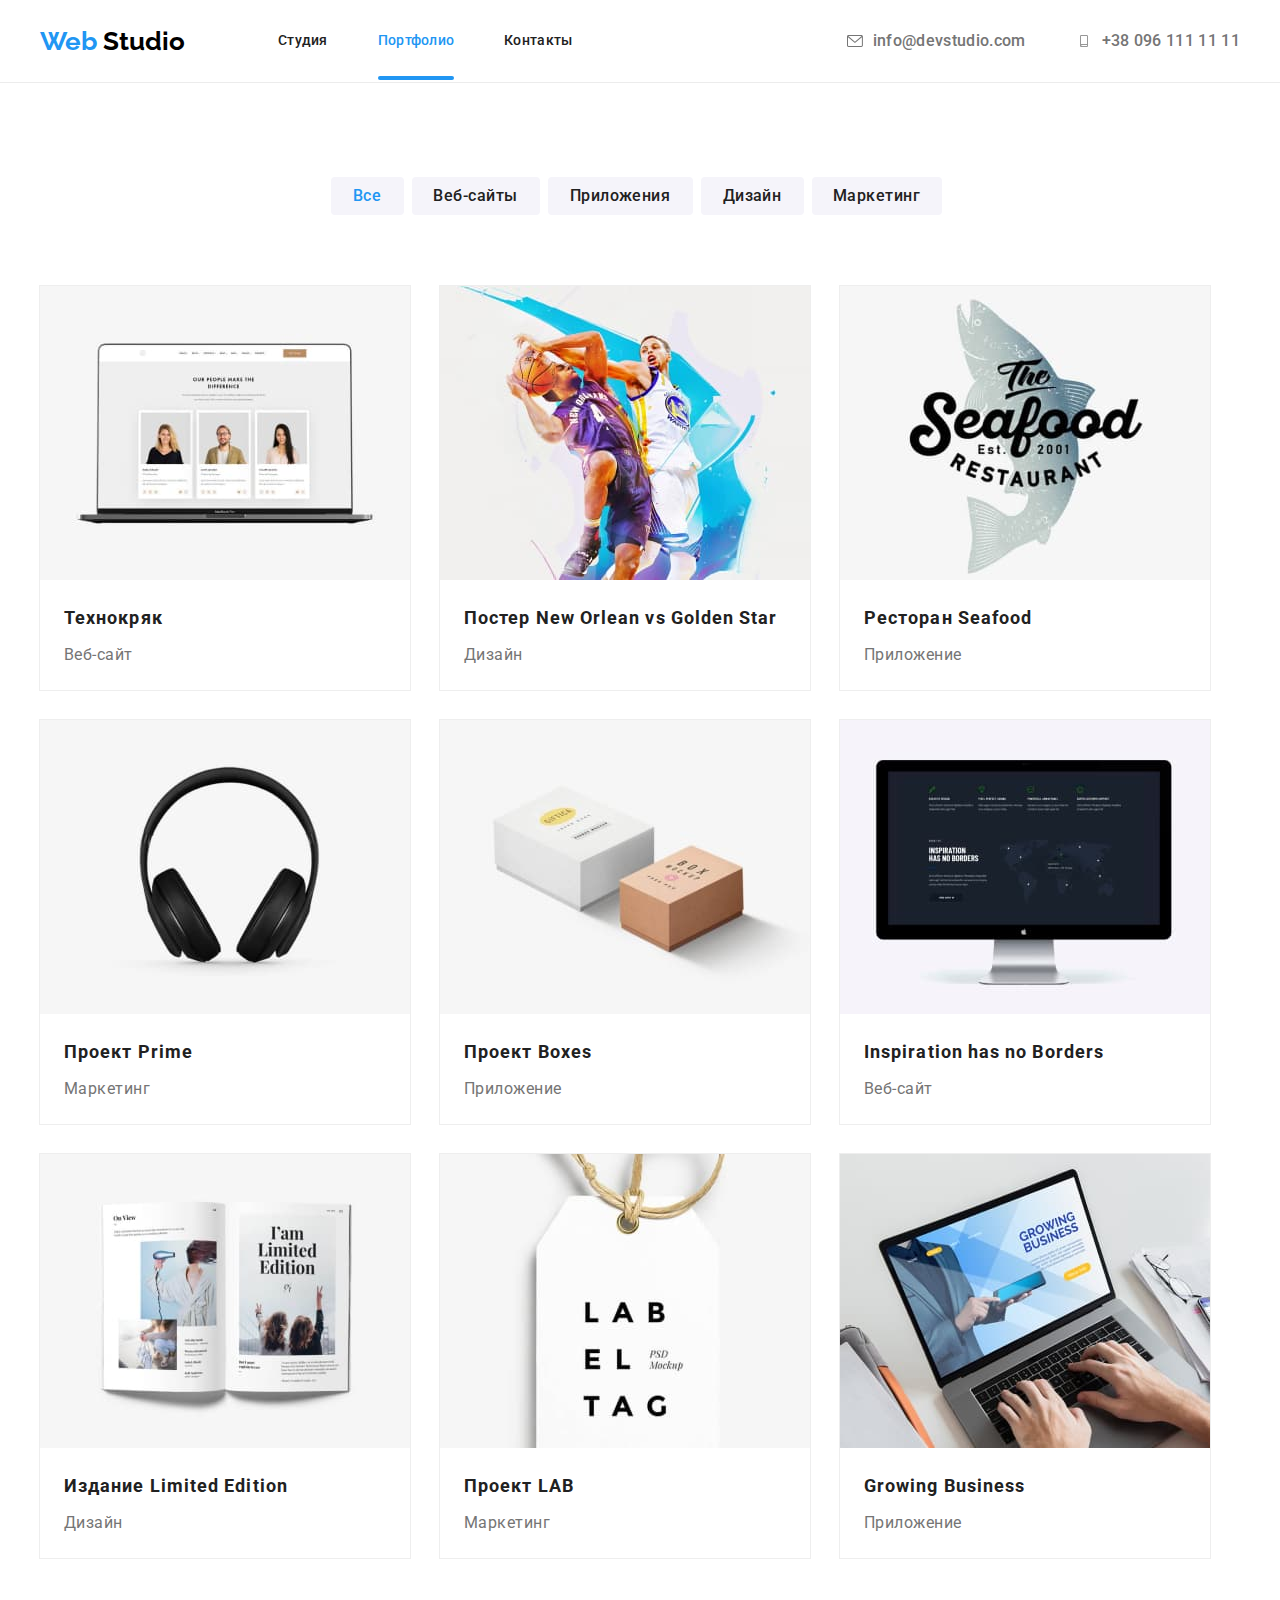
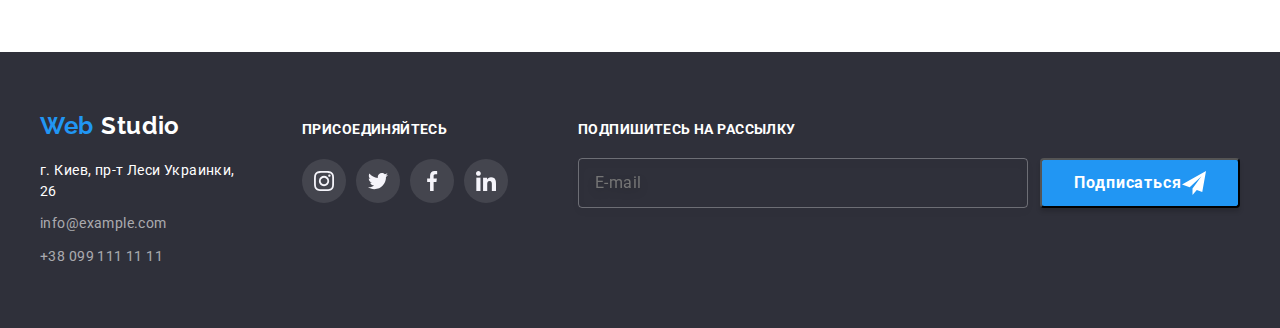
==== commit b547fcc6: "hw8-fin" ====
--- a/portfolio.html
+++ b/portfolio.html
@@ -46,6 +46,50 @@
                         +38 096 111 11 11</a></li>
             </ul>
         </div>
+        <button type="button" class="menu-open-btn js-open-menu" aria-expanded="false" aria-controls="mobile-menu">
+            <svg width="40" height="40">
+                <use href="./images/icon.svg#icon-menu_open">
+        
+                </use>
+            </svg>
+        </button>
+        </div>
+        <div class="mob-menu js-menu-container" id="mobile-menu">
+            <div class="mob-menu__top">
+            <button type="button" class="menu-close-btn js-close-menu" >
+                <svg class="menu-close-btn" width="40" height="40">
+                    <use href="./images/icon.svg#icon-close_menu">
+                
+                    </use>
+                </svg>
+            </button>
+            <nav class="">
+                <ul class="mob-menu-list list ">
+                    <li class="mob-menu-list__item"> <a class="link current mob-menu-list__link active" href="./index.html">Студия</a></li>
+                    <li class="mob-menu-list__item"> <a class="link mob-menu-list__link " href="./portfolio.html">Портфолио</a>
+                    </li>
+                    <li class="mob-menu-list__item"> <a class="link mob-menu-list__link" href="#contact">Контакты</a></li>
+                </ul>
+            </nav>
+            </div>
+            <div class="mob-menu__bottom">
+            <ul class="mob-connect-list list">
+        
+                <li class="mob-connect-list__item"><a class="link mob-connect-list__link--tel" href="tel:+380961111111">
+        
+                        +38 096 111 11 11</a></li>
+                <li class="mob-connect-list__item"><a class="link mob-connect-list__link--mail link__start"
+                        href="mailto:info@devstudio.com">
+        
+                        info@devstudio.com</a></li>
+            </ul>
+            <ul class="mob-menu-social-list list">
+                <li class="mob-menu-social-list__item"><a href="" class="mob-menu-social-list__link"></a>Instagram</li>
+                <li class="mob-menu-social-list__item"><a href="" class="mob-menu-social-list__link"></a>Twitter</li>
+                <li class="mob-menu-social-list__item"><a  href=""class="mob-menu-social-list__link"></a>Facebook</li>
+                <li class="mob-menu-social-list__item"><a href="" class="mob-menu-social-list__link"></a>LinkedIn</li>
+            </ul>
+            </div>
         </div>
 </header>
 <!--портфоліо-->
@@ -61,19 +105,43 @@
 </ul>  
     
     <ul class="list portfolio-list">
-      <li class="portfolio-list--image"><div class="thumb-portfolio"><img src="./images/computer-portfolio.jpg" alt="computer-portfolio">
+      <li class="portfolio-list--image"><div class="thumb-portfolio"><picture><source srcset="./images/computer-portfolio-mob1x.jpg 1x, ./images/computer-portfolio-mob2x.jpg 2x " media="(max-width: 767px)"/> <img src="./images/computer-portfolio.jpg" alt="computer-portfolio"></picture>
         <div class="portfolio-overlay"><p class="portfolio-overlay--text">Технокряк это современная площадка распространения коронавируса. Компании используют эту платформу для цифрового шпионажа и атак на защищённые сервера конкурентов.</p></div>
     </div>
     <div class="portfolio-paragraf"><h3 class="portfolio-paragraf--title">Технокряк</h3><p class="portfolio-paragraf--function">Веб-сайт</p></div>
    </li>
-      <li class="portfolio-list--image"><div class="thumb-portfolio"><img src="./images/poster.jpg" alt="poster"><div class="portfolio-overlay"><p class="portfolio-overlay--text">Технокряк это современная площадка распространения коронавируса. Компании используют эту платформу для цифрового шпионажа и атак на защищённые сервера конкурентов.</p></div></div><div class="portfolio-paragraf"><h3 class="portfolio-paragraf--title">Постер New Orlean vs Golden Star</h3><p class="portfolio-paragraf--function">Дизайн</p></div></li>
-      <li class="portfolio-list--image"><div class="thumb-portfolio"><img src="./images/restoran-Seafood.jpg" alt="restoran-Seafood"><div class="portfolio-overlay"><p class="portfolio-overlay--text">Технокряк это современная площадка распространения коронавируса. Компании используют эту платформу для цифрового шпионажа и атак на защищённые сервера конкурентов.</p></div></div><div class="portfolio-paragraf"><h3 class="portfolio-paragraf--title">Ресторан Seafood</h3><p class="portfolio-paragraf--function">Приложение</p></div></li>
-      <li class="portfolio-list--image"><div class="thumb-portfolio"><img src="./images/project-Prime.jpg" alt="project-Prime"><div class="portfolio-overlay"><p class="portfolio-overlay--text">Технокряк это современная площадка распространения коронавируса. Компании используют эту платформу для цифрового шпионажа и атак на защищённые сервера конкурентов.</p></div></div><div class="portfolio-paragraf"><h3 class="portfolio-paragraf--title">Проект Prime</h3><p class="portfolio-paragraf--function">Маркетинг</p></div></li>
-      <li class="portfolio-list--image"><div class="thumb-portfolio"><img src="./images/project-boxes.jpg" alt="project-boxes"><div class="portfolio-overlay"><p class="portfolio-overlay--text">Технокряк это современная площадка распространения коронавируса. Компании используют эту платформу для цифрового шпионажа и атак на защищённые сервера конкурентов.</p></div></div><div class="portfolio-paragraf"><h3 class="portfolio-paragraf--title">Проект Boxes</h3><p class="portfolio-paragraf--function">Приложение</p></div></li>
-      <li class="portfolio-list--image"><div class="thumb-portfolio"><img src="./images/Inspiration-has-no-Borders.jpg" alt="Inspiration-has-no-Borders"><div class="portfolio-overlay"><p class="portfolio-overlay--text">Технокряк это современная площадка распространения коронавируса. Компании используют эту платформу для цифрового шпионажа и атак на защищённые сервера конкурентов.</p></div></div><div class="portfolio-paragraf"><h3 class="portfolio-paragraf--title">Inspiration has no Borders</h3><p class="portfolio-paragraf--function">Веб-сайт</p></div></li>
-      <li class="portfolio-list--image"><div class="thumb-portfolio"><img src="./images/Limited-Edition.jpg" alt="Limited-Edition"><div class="portfolio-overlay"><p class="portfolio-overlay--text">Технокряк это современная площадка распространения коронавируса. Компании используют эту платформу для цифрового шпионажа и атак на защищённые сервера конкурентов.</p></div></div><div class="portfolio-paragraf"><h3 class="portfolio-paragraf--title">Издание Limited Edition</h3><p class="portfolio-paragraf--function">Дизайн</p></div></li>
-      <li class="portfolio-list--image"><div class="thumb-portfolio"><img src="./images/project-lab.jpg" alt="project-lab"><div class="portfolio-overlay"><p class="portfolio-overlay--text">Технокряк это современная площадка распространения коронавируса. Компании используют эту платформу для цифрового шпионажа и атак на защищённые сервера конкурентов.</p></div></div><div class="portfolio-paragraf"><h3 class="portfolio-paragraf--title">Проект LAB</h3><p class="portfolio-paragraf--function">Маркетинг</p></div></li>
-      <li class="portfolio-list--image"><div class="thumb-portfolio"><img src="./images/Growing-Business.jpg" alt="Growing-Business"><div class="portfolio-overlay"><p class="portfolio-overlay--text">Технокряк это современная площадка распространения коронавируса. Компании используют эту платформу для цифрового шпионажа и атак на защищённые сервера конкурентов.</p></div></div><div class="portfolio-paragraf"><h3 class="portfolio-paragraf--title">Growing Business</h3><p class="portfolio-paragraf--function">Приложение</p></div></li>
+      <li class="portfolio-list--image"><div class="thumb-portfolio"><picture>
+        <source srcset="./images/poster-mob1x.jpg 1x, ./images/poster-mob2x.jpg 2x "
+            media="(max-width: 767px)" /> <img src="./images/poster.jpg" alt="computer-portfolio">
+    </picture><div class="portfolio-overlay"><p class="portfolio-overlay--text">Технокряк это современная площадка распространения коронавируса. Компании используют эту платформу для цифрового шпионажа и атак на защищённые сервера конкурентов.</p></div></div><div class="portfolio-paragraf"><h3 class="portfolio-paragraf--title">Постер New Orlean vs Golden Star</h3><p class="portfolio-paragraf--function">Дизайн</p></div></li>
+      <li class="portfolio-list--image"><div class="thumb-portfolio"><picture>
+        <source srcset="./images/restoran-Seafood-mob1x.jpg 1x, ./images/restoran-Seafood-mob2x.jpg 2x " media="(max-width: 767px)" /> <img
+            src="./images/restoran-Seafood.jpg" alt="computer-portfolio">
+    </picture><div class="portfolio-overlay"><p class="portfolio-overlay--text">Технокряк это современная площадка распространения коронавируса. Компании используют эту платформу для цифрового шпионажа и атак на защищённые сервера конкурентов.</p></div></div><div class="portfolio-paragraf"><h3 class="portfolio-paragraf--title">Ресторан Seafood</h3><p class="portfolio-paragraf--function">Приложение</p></div></li>
+      <li class="portfolio-list--image"><div class="thumb-portfolio"><picture>
+        <source srcset="./images/project-Prime-mob1x.jpg 1x, ./images/project-Prime-mob2x.jpg 2x " media="(max-width: 767px)" /> <img
+            src="./images/project-Prime.jpg" alt="computer-portfolio">
+    </picture><div class="portfolio-overlay"><p class="portfolio-overlay--text">Технокряк это современная площадка распространения коронавируса. Компании используют эту платформу для цифрового шпионажа и атак на защищённые сервера конкурентов.</p></div></div><div class="portfolio-paragraf"><h3 class="portfolio-paragraf--title">Проект Prime</h3><p class="portfolio-paragraf--function">Маркетинг</p></div></li>
+      <li class="portfolio-list--image"><div class="thumb-portfolio"><picture>
+        <source srcset="./images/project-boxes-mob1x.jpg 1x, ./images/project-boxes-mob2x.jpg 2x " media="(max-width: 767px)" /> <img
+            src="./images/project-boxes.jpg" alt="computer-portfolio">
+    </picture><div class="portfolio-overlay"><p class="portfolio-overlay--text">Технокряк это современная площадка распространения коронавируса. Компании используют эту платформу для цифрового шпионажа и атак на защищённые сервера конкурентов.</p></div></div><div class="portfolio-paragraf"><h3 class="portfolio-paragraf--title">Проект Boxes</h3><p class="portfolio-paragraf--function">Приложение</p></div></li>
+      <li class="portfolio-list--image"><div class="thumb-portfolio"><picture>
+        <source srcset="./images/Inspiration-has-no-Borders-mob1x.jpg 1x, ./images/Inspiration-has-no-Borders-mob2x.jpg 2x " media="(max-width: 767px)" /> <img
+            src="./images/Inspiration-has-no-Borders.jpg" alt="computer-portfolio">
+    </picture><div class="portfolio-overlay"><p class="portfolio-overlay--text">Технокряк это современная площадка распространения коронавируса. Компании используют эту платформу для цифрового шпионажа и атак на защищённые сервера конкурентов.</p></div></div><div class="portfolio-paragraf"><h3 class="portfolio-paragraf--title">Inspiration has no Borders</h3><p class="portfolio-paragraf--function">Веб-сайт</p></div></li>
+      <li class="portfolio-list--image"><div class="thumb-portfolio"><picture>
+        <source srcset="./images/Limited-Edition-mob1x.jpg 1x, ./images/Limited-Edition-mob2x.jpg 2x " media="(max-width: 767px)" /> <img
+            src="./images/Limited-Edition.jpg" alt="computer-portfolio">
+    </picture><div class="portfolio-overlay"><p class="portfolio-overlay--text">Технокряк это современная площадка распространения коронавируса. Компании используют эту платформу для цифрового шпионажа и атак на защищённые сервера конкурентов.</p></div></div><div class="portfolio-paragraf"><h3 class="portfolio-paragraf--title">Издание Limited Edition</h3><p class="portfolio-paragraf--function">Дизайн</p></div></li>
+      <li class="portfolio-list--image"><div class="thumb-portfolio"><picture>
+        <source srcset="./images/project-lab-mob1x.jpg 1x, ./images/project-lab-mob2x.jpg 2x " media="(max-width: 767px)" /> <img
+            src="./images/project-lab.jpg" alt="computer-portfolio">
+    </picture><div class="portfolio-overlay"><p class="portfolio-overlay--text">Технокряк это современная площадка распространения коронавируса. Компании используют эту платформу для цифрового шпионажа и атак на защищённые сервера конкурентов.</p></div></div><div class="portfolio-paragraf"><h3 class="portfolio-paragraf--title">Проект LAB</h3><p class="portfolio-paragraf--function">Маркетинг</p></div></li>
+      <li class="portfolio-list--image"><div class="thumb-portfolio"><picture>
+        <source srcset="./images/Growing-Business-mob1x.jpg 1x, ./images/Growing-Business-mob2x.jpg 2x " media="(max-width: 767px)" /> <img
+            src="./images/Growing-Business.jpg" alt="computer-portfolio">
+    </picture><div class="portfolio-overlay"><p class="portfolio-overlay--text">Технокряк это современная площадка распространения коронавируса. Компании используют эту платформу для цифрового шпионажа и атак на защищённые сервера конкурентов.</p></div></div><div class="portfolio-paragraf"><h3 class="portfolio-paragraf--title">Growing Business</h3><p class="portfolio-paragraf--function">Приложение</p></div></li>
     </ul>
   </div>
   </section>
@@ -154,6 +222,6 @@
         </div>
     </div>
 </footer>
-  
+<script src="./js/menu.js"></script>
 </body>
 </html>--- a/css/main.min.css
+++ b/css/main.min.css
@@ -1,2 +1,2 @@
-body{font-family:'Roboto', sans-serif;font-weight:normal;background:#E5E5E5;color:#212121}h1,h2,h3,h4,h5,h6,p,ul,li{margin:0;padding:0}img{display:block;max-width:100%}.list{list-style:none}.container{width:100%;margin:0 auto;padding:0 15px}@media screen and (min-width: 480px){.container{width:480px;margin:0 auto;padding:0 15px}}@media screen and (min-width: 768px){.container{width:768px}}@media screen and (min-width: 1200px){.container{width:1200px}}.link{color:#212121;text-decoration:none;cursor:pointer}.header__container,.site-list,.connect__list--link,.hero-list__container,.social-list,.social-list__link,.customer-list__link,.footer-social,.footer-social__link,.button-footer-form,.portfolio-main,.polisity-label,.button-checkbox{display:-webkit-box;display:-ms-flexbox;display:flex;-webkit-box-pack:center;-ms-flex-pack:center;justify-content:center;-webkit-box-align:center;-ms-flex-align:center;align-items:center}.visually-hidden{position:absolute;width:1px;height:1px;margin:-1px;border:0;padding:0;white-space:nowrap;-webkit-clip-path:inset(100%);clip-path:inset(100%);clip:rect(0 0 0 0);overflow:hidden}:root{--first-color: #212121;--accent-color: #2196F3;--second-color: #757575;--other-color: #FFFFFF;--font-main:"Roboto", sans-serif;--font-second: "Raleway"}.page__header{background:var(--other-color)}.list{list-style:none}.page__header--portfolio{border-bottom:1px solid #ECECEC;background:var(--other-color)}@media screen and (max-width: 767px){.header__container{height:60px}}@media screen and (max-width: 767px){.site-list{display:none}}.connect{margin-left:auto}@media screen and (max-width: 767px){.connect{display:none}}.site-list__item:not(:last-child){margin-right:50px}.site-list{font-weight:500;font-size:14px;letter-spacing:0.02em;line-height:1.14;text-align:center}.connect__list{display:-webkit-box;display:-ms-flexbox;display:flex}.link__start{margin-right:50px}.connect__list--link{color:var(--second-color);-webkit-transition:color 250ms cubic-bezier(0.4, 0, 0.2, 1);transition:color 250ms cubic-bezier(0.4, 0, 0.2, 1);padding:32px 0}.connect__list--link:hover,.connect__list--link:focus{color:var(--accent-color)}.connect__list--link:focus .connect__icon--mail,.connect__list--link:focus .connect__icon--tel,.connect__list--link:hover .connect__icon--mail,.connect__list--link:hover .connect__icon--tel{fill:var(--accent-color)}.connect__icon--mail,.connect__icon--tel{margin-right:10px;fill:var(--second-color);-webkit-transition:fill 250ms cubic-bezier(0.4, 0, 0.2, 1);transition:fill 250ms cubic-bezier(0.4, 0, 0.2, 1)}.site-list__item:hover .link,.site-list__item:focus .link{color:var(--accent-color)}.site-list__link{position:relative;-webkit-transition:color 250ms cubic-bezier(0.4, 0, 0.2, 1);transition:color 250ms cubic-bezier(0.4, 0, 0.2, 1);padding:32px 0}.site-list__link.active::after{display:-webkit-box;display:-ms-flexbox;display:flex;content:'';position:absolute;width:100%;height:4px;bottom:0;background:var(--accent-color);border-radius:2px}.header__logo{text-decoration:none;margin-right:93px;font-weight:bold;font-size:26px;line-height:31px;font-family:var(--font-second);font-style:normal;font-weight:bold;font-size:26px;line-height:1.19}@media screen and (max-width: 767px){.header__logo{position:absolute;left:15px}}.header__logo--start{color:var(--accent-color)}.header__logo--end{color:#000}@media screen and (max-width: 767px){.order{background:#2F303A;background-image:-webkit-gradient(linear, left top, left bottom, from(rgba(47,48,58,0.4)), to(rgba(47,48,58,0.4))),url(../images/hero-bg-mob.jpg);background-image:linear-gradient(rgba(47,48,58,0.4), rgba(47,48,58,0.4)),url(../images/hero-bg-mob.jpg);background-repeat:no-repeat;background-position:center;background-size:cover;padding:200px 0}}@media screen and (max-width: 767px) and (min-device-pixel-ratio: 2), screen and (max-width: 767px) and (-webkit-min-device-pixel-ratio: 2), screen and (max-width: 767px) and (min-resolution: 192dpi), screen and (max-width: 767px) and (min-resolution: 2dppx){.order{background:#2F303A;background-image:-webkit-gradient(linear, left top, left bottom, from(rgba(47,48,58,0.4)), to(rgba(47,48,58,0.4))),url(../images/hero-bg-mob2x.jpg);background-image:linear-gradient(rgba(47,48,58,0.4), rgba(47,48,58,0.4)),url(../images/hero-bg-mob2x.jpg);background-repeat:no-repeat;background-position:center;background-size:cover}}@media screen and (min-width: 768px){.order{background:#2F303A;background-image:-webkit-gradient(linear, left top, left bottom, from(rgba(47,48,58,0.4)), to(rgba(47,48,58,0.4))),url(../images/hero-bg-tab.jpg);background-image:linear-gradient(rgba(47,48,58,0.4), rgba(47,48,58,0.4)),url(../images/hero-bg-tab.jpg);background-repeat:no-repeat;background-position:center;background-size:cover;padding:200px 0}}@media screen and (min-width: 1200px){.order{padding-top:200px;padding-bottom:200px;text-align:center;background:#2F303A;background-image:-webkit-gradient(linear, left top, left bottom, from(rgba(47,48,58,0.4)), to(rgba(47,48,58,0.4))),url(../images/hero-bg.jpg);background-image:linear-gradient(rgba(47,48,58,0.4), rgba(47,48,58,0.4)),url(../images/hero-bg.jpg);background-repeat:no-repeat;background-position:center;background-size:cover}}.order-text{width:696px;margin-left:auto;margin-right:auto;margin-bottom:30px;font-weight:900;font-size:44px;line-height:1.3;text-align:center;color:var(--other-color);letter-spacing:0.06em;text-transform:uppercase}@media screen and (max-width: 767px){.order-text{width:360px;font-size:26px;text-align:center}}@media screen and (min-width: 768px){.order-text{width:360px;font-size:26px;text-align:center}}@media screen and (max-width: 767px){.order-title{text-align:center}}@media screen and (min-width: 768px){.order-title{text-align:center}}.order-button{background:var(--accent-color);-webkit-box-shadow:0px 4px 4px rgba(0,0,0,0.15);box-shadow:0px 4px 4px rgba(0,0,0,0.15);border-radius:4px;color:var(--other-color);width:200px;height:50px}.order-button:hover .button,.order-button:focus .button{color:#188CE8}.button-text{font-family:var(--font-main);font-style:normal;font-weight:bold;font-size:16px;line-height:1.87}.hero{background:var(--other-color);padding-bottom:94px;padding-top:94px}@media screen and (min-width: 1200px){.hero-list{display:-webkit-box;display:-ms-flexbox;display:flex;-webkit-box-align:center;-ms-flex-align:center;align-items:center}}.title{font-weight:bold;font-size:14px;line-height:1,14;letter-spacing:0.03em;text-transform:uppercase;margin-bottom:10px}@media screen and (max-width: 767px){.title{text-align:center;margin-bottom:10px}}.title__content{font-size:14px;line-height:1.71;color:var(--second-color);letter-spacing:0.03em}@media screen and (max-width: 767px){.title__content{margin-bottom:30px}}.hero-list__container{height:120px;background:#F5F4FA;border-radius:4px;margin-bottom:30px}@media screen and (min-width: 1200px){.hero-list__item{margin-right:30px;min-width:270px}}.work{text-align:center;background:var(--other-color);padding-bottom:94px}@media screen and (max-width: 767px){.work{display:none}}.work-list{display:-webkit-box;display:-ms-flexbox;display:flex}.work-list__item:not(:last-child){margin-right:27px}.work__title{font-weight:bold;font-size:36px;line-height:1.16;margin-bottom:50px;margin-left:auto;margin-right:auto}.work-list__item{position:relative}.work__text{position:absolute;left:0;bottom:0;width:100%;height:70px;padding:27px 0;font-weight:bold;font-size:14px;line-height:1.14;text-align:center;letter-spacing:0.03em;text-transform:uppercase;background:rgba(47,48,58,0.8);color:var(--other-color)}img{display:inline}@media screen and (min-width: 1200px){img{display:block}}.team{background:#F5F4FA;text-align:center;display:-webkit-box;display:-ms-flexbox;display:flex;padding-bottom:94px;padding-top:94px}@media screen and (min-width: 1200px){.team-list{display:-webkit-box;display:-ms-flexbox;display:flex}}@media screen and (max-width: 767px){.team-list__item:not(:last-child){margin-bottom:30px}}@media screen and (min-width: 1200px){.team-list__item:not(:last-child){margin-right:30px}}.team-list__item{background:var(--other-color);-webkit-box-shadow:0px 1px 3px rgba(0,0,0,0.12),0px 1px 1px rgba(0,0,0,0.14),0px 2px 1px rgba(0,0,0,0.2);box-shadow:0px 1px 3px rgba(0,0,0,0.12),0px 1px 1px rgba(0,0,0,0.14),0px 2px 1px rgba(0,0,0,0.2);border-radius:0px 0px 4px 4px}.team-container{padding:30px 0 30px 0}.team__title{-webkit-box-pack:center;-ms-flex-pack:center;justify-content:center;font-weight:bold;font-size:36px;line-height:1.16;letter-spacing:0.03em;display:-webkit-box;display:-ms-flexbox;display:flex;margin-left:auto;margin-right:auto;margin-bottom:50px}.team-container__subtitle{font-weight:500;font-size:16px;line-height:1.187;letter-spacing:0.03em;margin-bottom:10px}.team-container__functions{font-size:16px;line-height:1.18;color:var(--second-color);margin-bottom:16px}.social-list__link{width:44px;height:44px;background-color:var(--other-color);border-radius:50%;-webkit-transition:background-color 250ms cubic-bezier(0.4, 0, 0.2, 1);transition:background-color 250ms cubic-bezier(0.4, 0, 0.2, 1)}.social-list__link:hover,.social-list__link:focus{background-color:var(--accent-color)}.social-list__link:hover .social-list__icon,.social-list__link:focus .social-list__icon{fill:var(--other-color)}.social-list__item+.social-list__item{margin-left:10px}.social-list__icon{fill:#AFB1B8;-webkit-transition:fill 250ms cubic-bezier(0.4, 0, 0.2, 1);transition:fill 250ms cubic-bezier(0.4, 0, 0.2, 1)}.customer{padding:94px 0;background-color:var(--other-color)}.container{padding:0}.customer__title{font-weight:bold;font-size:36px;line-height:1.15;text-align:center;letter-spacing:0.03em;margin-bottom:50px}@media screen and (min-width: 1200px){.customer-list{display:-webkit-box;display:-ms-flexbox;display:flex;-webkit-box-pack:center;-ms-flex-pack:center;justify-content:center;margin-left:-30px}}@media screen and (max-width: 767px){.customer-list__item{display:inline-block;-ms-flex-preferred-size:calc((100% - 2 * 30px) / 2);flex-basis:calc((100% - 2 * 30px) / 2);margin:15px}}@media screen and (min-width: 1200px){.customer-list__item{display:-webkit-box;display:-ms-flexbox;display:flex;-ms-flex-preferred-size:calc(100% / 6 - 30px);flex-basis:calc(100% / 6 - 30px);margin-left:30px}}.customer-list__link{border:1px solid #AFB1B8;-webkit-box-sizing:border-box;box-sizing:border-box;border-radius:4px;width:210px;height:92px;-webkit-transition:border-color 250ms cubic-bezier(0.4, 0, 0.2, 1);transition:border-color 250ms cubic-bezier(0.4, 0, 0.2, 1)}.customer-list__icon{fill:#AFB1B8;-webkit-transition:fill 250ms cubic-bezier(0.4, 0, 0.2, 1);transition:fill 250ms cubic-bezier(0.4, 0, 0.2, 1)}.customer-list__link:hover,.customer-list__link:focus{border-color:var(--accent-color)}.customer-list__link:focus .customer-list__icon,.customer-list__link:hover .customer-list__icon{fill:var(--accent-color)}@media screen and (min-width: 1200px){.main-footer{display:-webkit-box;display:-ms-flexbox;display:flex;-webkit-box-align:baseline;-ms-flex-align:baseline;align-items:baseline}}.contact-footer{background:#2F303A;padding:60px 0;margin-left:auto;margin-right:auto}@media screen and (max-width: 767px){.contact-footer{text-align:center}}.contact-link{color:var(--second-color)}@media screen and (max-width: 767px){.footer-contact{margin-bottom:60px;margin-top:20px}}.footer-contact__item:hover .link,.footer-contact__item:focus .link{color:var(--accent-color)}.footer-left{text-decoration:none}@media screen and (min-width: 1200px){.footer-left{margin-right:70px}}@media screen and (max-width: 767px){.logo-footer{text-decoration:none;font-family:Raleway;font-style:normal;font-weight:bold;font-size:24px;line-height:28px;text-align:center;letter-spacing:0.03em}.logo-footer__start{color:var(--accent-color)}.logo-footer__end{color:var(--other-color)}}@media screen and (min-width: 1200px){.logo-footer{display:-webkit-box;display:-ms-flexbox;display:flex;padding:0;margin-bottom:20px;text-decoration:none;margin-right:93px;font-weight:bold;font-size:26px;line-height:31px;font-family:var(--font-second);font-style:normal;font-weight:bold;font-size:26px;line-height:1.19}.logo-footer__start{color:var(--accent-color)}.logo-footer__end{color:var(--other-color)}}.web-studio-color-studio-footer{color:var(--other-color)}.footer-contact__maps{font-style:normal;font-weight:normal;font-size:14px;line-height:1.5;color:var(--other-color);letter-spacing:0.03em;margin-bottom:20px;-webkit-transition:color 250ms cubic-bezier(0.4, 0, 0.2, 1);transition:color 250ms cubic-bezier(0.4, 0, 0.2, 1)}.maps-item{margin-bottom:9px}.mail-item{margin-bottom:9px}.footer-contact__mail,.footer-contact__tel{font-style:normal;font-weight:normal;font-size:14px;line-height:24px;letter-spacing:0.03em;color:rgba(255,255,255,0.6);-webkit-transition:color 250ms cubic-bezier(0.4, 0, 0.2, 1);transition:color 250ms cubic-bezier(0.4, 0, 0.2, 1)}.footer-center-title{color:var(--other-color);font-weight:bold;font-size:14px;line-height:1.33;letter-spacing:0.03em;text-transform:uppercase;margin-bottom:20px}@media screen and (max-width: 767px){.footer-social{margin-bottom:60px}}.footer-social__item+.footer-social__item{margin-left:10px}.footer-social__link{width:44px;height:44px;border-radius:50%;background-color:rgba(255,255,255,0.1);-webkit-transition:background-color 250ms cubic-bezier(0.4, 0, 0.2, 1);transition:background-color 250ms cubic-bezier(0.4, 0, 0.2, 1)}.footer-social__icon{fill:#F5F4FA}.footer-social__link:hover,.footer-social__link:focus{background-color:var(--accent-color)}@media screen and (min-width: 1200px){.footer-right{margin-left:70px}}@media screen and (min-width: 1200px){.footer-form-field{position:relative;display:-webkit-box;display:-ms-flexbox;display:flex}}.footer-right__title{margin-bottom:20px;font-weight:bold;font-size:14px;line-height:1.14;letter-spacing:0.03em;text-transform:uppercase;color:var(--other-color)}.footer-form-field input{padding:16px;letter-spacing:0.03em;font-weight:normal;font-size:16px;line-height:20px;color:rgba(255,255,255,0.6)}.footer-input-email{width:450px;height:50px;border:1px solid rgba(255,255,255,0.3);-webkit-box-sizing:border-box;box-sizing:border-box;-webkit-filter:drop-shadow(0px 4px 4px rgba(0,0,0,0.15));filter:drop-shadow(0px 4px 4px rgba(0,0,0,0.15));border-radius:4px;background:none}@media screen and (min-width: 1200px){.footer-label-email{position:absolute;top:50%;left:15px;-webkit-transform:translateY(-50%);transform:translateY(-50%)}}.button-footer-form{width:200px;height:50px;margin-left:12px;background:var(--accent-color);-webkit-box-shadow:0px 4px 4px rgba(0,0,0,0.15);box-shadow:0px 4px 4px rgba(0,0,0,0.15);border-radius:4px}@media screen and (max-width: 767px){.button-footer-form{margin:20px auto}}.footer-button-text{letter-spacing:0.06em;font-weight:bold;font-size:16px;line-height:2.14;color:var(--other-color)}.portfolio-section{background:var(--other-color);padding-bottom:94px;padding-top:94px}.portfolio-main{margin-bottom:56px}.portfolio-list{display:-webkit-box;display:-ms-flexbox;display:flex;-ms-flex-wrap:wrap;flex-wrap:wrap;margin-top:-30px;margin-left:-30px}.portfolio-list--image{-ms-flex-preferred-size:calc(100% / 3 - 30px);flex-basis:calc(100% / 3 - 30px);margin-left:30px;margin-top:30px;outline:1px solid #EEEEEE;width:100%;-webkit-transition:-webkit-box-shadow 250ms cubic-bezier(0.4, 0, 0.2, 1);transition:-webkit-box-shadow 250ms cubic-bezier(0.4, 0, 0.2, 1);transition:box-shadow 250ms cubic-bezier(0.4, 0, 0.2, 1);transition:box-shadow 250ms cubic-bezier(0.4, 0, 0.2, 1), -webkit-box-shadow 250ms cubic-bezier(0.4, 0, 0.2, 1)}.portfolio-list--image:focus,.portfolio-list--image:hover{-webkit-box-shadow:0px 1px 1px rgba(0,0,0,0.12),0px 4px 4px rgba(0,0,0,0.06),1px 4px 6px rgba(0,0,0,0.16);box-shadow:0px 1px 1px rgba(0,0,0,0.12),0px 4px 4px rgba(0,0,0,0.06),1px 4px 6px rgba(0,0,0,0.16)}.portfolio-list--image:hover .portfolio-overlay{-webkit-transform:translateY(0);transform:translateY(0)}.thumb-portfolio{position:relative;overflow:hidden}.portfolio-overlay{position:absolute;top:0;left:0;width:100%;height:100%;-webkit-transform:translateY(101%);transform:translateY(101%);width:370px;height:294px;-webkit-transition:-webkit-transform 250ms cubic-bezier(0.4, 0, 0.2, 1);transition:-webkit-transform 250ms cubic-bezier(0.4, 0, 0.2, 1);transition:transform 250ms cubic-bezier(0.4, 0, 0.2, 1);transition:transform 250ms cubic-bezier(0.4, 0, 0.2, 1), -webkit-transform 250ms cubic-bezier(0.4, 0, 0.2, 1);background:rgba(33,150,243,0.9)}.portfolio-overlay--text{position:absolute;top:50%;left:50%;-webkit-transform:translate(-50%, -50%);transform:translate(-50%, -50%);width:322px;height:168px;font-weight:normal;font-size:18px;line-height:1.55;letter-spacing:0.03em;color:var(--other-color)}.portfolio-paragraf{padding:20px 24px}.portfolio-paragraf--title{font-weight:bold;font-size:18px;line-height:2;letter-spacing:0.06em;margin-bottom:4px}.portfolio-paragraf--function{color:var(--second-color);font-size:16px;line-height:1.87;letter-spacing:0.03em}.portfolio-container{margin:0 auto}.current{color:var(--accent-color)}.portfolio-main__button,.order-button{cursor:pointer;border:none}.portfolio-main__button{background:#F5F4FA;border-radius:4px;color:var(--brand-color);margin-right:8px;-webkit-transition:color 250ms cubic-bezier(0.4, 0, 0.2, 1),background-color 250ms cubic-bezier(0.4, 0, 0.2, 1),-webkit-box-shadow 250ms cubic-bezier(0.4, 0, 0.2, 1);transition:color 250ms cubic-bezier(0.4, 0, 0.2, 1),background-color 250ms cubic-bezier(0.4, 0, 0.2, 1),-webkit-box-shadow 250ms cubic-bezier(0.4, 0, 0.2, 1);transition:color 250ms cubic-bezier(0.4, 0, 0.2, 1),box-shadow 250ms cubic-bezier(0.4, 0, 0.2, 1),background-color 250ms cubic-bezier(0.4, 0, 0.2, 1);transition:color 250ms cubic-bezier(0.4, 0, 0.2, 1),box-shadow 250ms cubic-bezier(0.4, 0, 0.2, 1),background-color 250ms cubic-bezier(0.4, 0, 0.2, 1),-webkit-box-shadow 250ms cubic-bezier(0.4, 0, 0.2, 1)}.portfolio-main__button:focus,.portfolio-main__button:hover{background-color:var(--accent-color);color:#F5F4FA;-webkit-box-shadow:0px 3px 1px rgba(0,0,0,0.1),0px 1px 2px rgba(0,0,0,0.08),0px 2px 2px rgba(0,0,0,0.12);box-shadow:0px 3px 1px rgba(0,0,0,0.1),0px 1px 2px rgba(0,0,0,0.08),0px 2px 2px rgba(0,0,0,0.12)}.current{color:var(--accent-color)}.button-all{font-family:var(--font-main);font-weight:500;font-size:16px;line-height:1.62;letter-spacing:0.03em;width:73px;height:38px;left:495px;top:174px}.button-web{font-family:var(--font-main);font-weight:500;font-size:16px;line-height:1.62;letter-spacing:0.03em;width:128px;height:38px;left:576px;top:174px}.button-app{font-family:var(--font-main);font-weight:500;font-size:16px;line-height:1.62;letter-spacing:0.03em;width:145px;height:38px;left:712px;top:174px}.button-design{font-family:var(--font-main);font-weight:500;font-size:16px;line-height:1.62;letter-spacing:0.03em;width:103px;height:38px;left:865px;top:174px}.button-marketing{font-family:var(--font-main);font-weight:500;font-size:16px;line-height:1.62;letter-spacing:0.03em;width:130px;height:38px;left:976px;top:174px}.portfolio{font-weight:500;font-size:16px;line-height:1.62}.portfolio-paragraf--title{font-weight:bold;font-size:18px;line-height:2;letter-spacing:0.06em}.title-function{font-size:16px;line-height:1.87;color:var(--second-color);letter-spacing:0.03em}textarea{resize:none}.modal{position:absolute;left:50%;top:50%;-webkit-transform:translate(-50%, -50%);transform:translate(-50%, -50%);width:528px;height:581px;background:var(--other-color);-webkit-box-shadow:0px 1px 3px rgba(0,0,0,0.12),0px 1px 1px rgba(0,0,0,0.14),0px 2px 1px rgba(0,0,0,0.2);box-shadow:0px 1px 3px rgba(0,0,0,0.12),0px 1px 1px rgba(0,0,0,0.14),0px 2px 1px rgba(0,0,0,0.2);border-radius:4px;-webkit-transition:background 250ms cubic-bezier(0.4, 0, 0.2, 1);transition:background 250ms cubic-bezier(0.4, 0, 0.2, 1)}@media screen and (max-width: 767px){.modal{width:450px;height:609px}}.backdrop{position:fixed;left:0px;top:0px;width:100%;height:100%;background:rgba(0,0,0,0.2);-webkit-transition:background 250ms cubic-bezier(0.4, 0, 0.2, 1);transition:background 250ms cubic-bezier(0.4, 0, 0.2, 1)}.backdrop.is-hidden{pointer-events:none;opacity:0;visibility:hidden}.modal-icon{position:absolute;top:0;right:0;margin:6px;padding:0;cursor:pointer;-webkit-transition:fill 250ms cubic-bezier(0.4, 0, 0.2, 1);transition:fill 250ms cubic-bezier(0.4, 0, 0.2, 1)}.modal-icon:hover{fill:var(--accent-color)}.modal-button{position:absolute;top:0;right:0;margin:8px;width:30px;height:30px;border-radius:50%;background:var(--other-color);border:1px solid rgba(0,0,0,0.1)}.modal-title{font-weight:bold;font-size:20px;line-height:23px;text-align:center;letter-spacing:0.03em;color:var(--first-color);margin:40px auto 30px auto}@media screen and (max-width: 767px){.modal-title{width:370px}}.form{padding:0;margin:0;width:448px;margin-left:auto;margin-right:auto}@media screen and (max-width: 767px){.form{width:370px}}.form-field{display:-webkit-box;display:-ms-flexbox;display:flex;-webkit-box-orient:vertical;-webkit-box-direction:normal;-ms-flex-direction:column;flex-direction:column;position:relative}.form-label{margin-bottom:4px;font-weight:normal;font-size:12px;line-height:1.16;letter-spacing:0.01em;color:var(--second-color)}.form-input{padding-left:42px;width:100%;height:40px;margin-bottom:10px;border:1px solid rgba(33,33,33,0.2);-webkit-box-sizing:border-box;box-sizing:border-box;border-radius:4px;outline:none;cursor:pointer;-webkit-transition:border-color 250ms cubic-bezier(0.4, 0, 0.2, 1);transition:border-color 250ms cubic-bezier(0.4, 0, 0.2, 1)}.form-input:focus{border-color:var(--accent-color)}.form-icon{position:absolute;top:55%;left:15px;-webkit-transform:translateY(-50%);transform:translateY(-50%)}.form-input:focus+.form-icon{fill:var(--accent-color);-webkit-transition:fill 250ms cubic-bezier(0.4, 0, 0.2, 1);transition:fill 250ms cubic-bezier(0.4, 0, 0.2, 1)}.form-coments{padding:12px 16px;height:120px;border:1px solid rgba(33,33,33,0.2);-webkit-box-sizing:border-box;box-sizing:border-box;border-radius:4px}.polisity-label{font-weight:normal;font-size:14px;line-height:1.2;letter-spacing:0.03em;color:var(--second-color)}@media screen and (max-width: 767px){.polisity-label{font-size:12px}}.polisity-label::before{content:'';width:15px;height:15px;border:1px solid var(--first-color);border-radius:2px;margin-right:7px}.polisity-check:checked+.polisity-label::before{border:none;background-image:url(../images/icon-check.svg);background-repeat:no-repeat;background-position:center;block-size:cover}.polisity-link{color:var(--accent-color)}.checkbox-content{padding:20px 0 30px 0}.button-checkbox{margin:0 auto;font-weight:bold;font-size:16px;line-height:1.87;width:200px;height:50px;background:#188CE8;-webkit-box-shadow:0px 4px 4px rgba(0,0,0,0.15);box-shadow:0px 4px 4px rgba(0,0,0,0.15);border-radius:4px;color:var(--other-color)}
+body{font-family:'Roboto', sans-serif;font-weight:normal;background:#E5E5E5;color:#212121}h1,h2,h3,h4,h5,h6,p,ul,li{margin:0;padding:0}img{display:block;width:100%}.list{list-style:none}.container{width:100%;margin:0 auto;padding:0 15px}@media screen and (min-width: 480px){.container{width:480px;margin:0 auto;padding:0 15px}}@media screen and (min-width: 768px){.container{width:768px;margin:0 auto;padding:0 15px}}@media screen and (min-width: 1200px){.container{width:1200px;margin:0 auto;padding:0 15px}}.link{color:#212121;text-decoration:none;cursor:pointer}.header__container,.site-list,.connect__list--link,.hero-list__container,.social-list,.social-list__link,.customer-list__link,.footer-social,.footer-social__link,.button-footer-form,.portfolio-main,.polisity-label,.button-checkbox{display:-webkit-box;display:-ms-flexbox;display:flex;-webkit-box-pack:center;-ms-flex-pack:center;justify-content:center;-webkit-box-align:center;-ms-flex-align:center;align-items:center}.visually-hidden{position:absolute;width:1px;height:1px;margin:-1px;border:0;padding:0;white-space:nowrap;-webkit-clip-path:inset(100%);clip-path:inset(100%);clip:rect(0 0 0 0);overflow:hidden}:root{--first-color: #212121;--accent-color: #2196F3;--second-color: #757575;--other-color: #FFFFFF;--font-main:"Roboto", sans-serif;--font-second: "Raleway"}.page__header{background:var(--other-color)}.list{list-style:none}.page__header--portfolio{border-bottom:1px solid #ECECEC;background:var(--other-color)}@media screen and (max-width: 767px){.header__container{height:60px}}@media screen and (max-width: 767px){.site-list{display:none}}.connect{margin-left:auto}@media screen and (max-width: 767px){.connect{display:none}}@media screen and (min-width: 768px){.site-list__item:not(:last-child){margin-right:50px}}.site-list{font-weight:500;font-size:14px;letter-spacing:0.02em;line-height:1.14;text-align:center}@media screen and (max-width: 1199px){.site-list{margin-right:50px}}@media screen and (max-width: 1199px){.connect__list{margin:21px 15px}}@media screen and (min-width: 1200px){.connect__list{display:-webkit-box;display:-ms-flexbox;display:flex}}@media screen and (min-width: 1200px){.link__start{margin-right:50px}}.connect__list--link{font-weight:500;font-style:normal;font-size:16px;line-height:1.14;letter-spacing:0.02em;color:var(--second-color);-webkit-transition:color 250ms cubic-bezier(0.4, 0, 0.2, 1);transition:color 250ms cubic-bezier(0.4, 0, 0.2, 1);padding:32px 0}.connect__list--link:hover,.connect__list--link:focus{color:var(--accent-color)}.connect__list--link:focus .connect__icon--mail,.connect__list--link:focus .connect__icon--tel,.connect__list--link:hover .connect__icon--mail,.connect__list--link:hover .connect__icon--tel{fill:var(--accent-color)}@media screen and (max-width: 1199px){.connect__list--link{-webkit-box-pack:start;-ms-flex-pack:start;justify-content:flex-start;margin-bottom:10px;padding:0;font-weight:500;font-size:12px;line-height:1.1;letter-spacing:0.02em}}.connect__icon--mail,.connect__icon--tel{margin-right:10px;fill:var(--second-color);-webkit-transition:fill 250ms cubic-bezier(0.4, 0, 0.2, 1);transition:fill 250ms cubic-bezier(0.4, 0, 0.2, 1)}.site-list__item:hover .link,.site-list__item:focus .link{color:var(--accent-color)}.site-list__link{position:relative;-webkit-transition:color 250ms cubic-bezier(0.4, 0, 0.2, 1);transition:color 250ms cubic-bezier(0.4, 0, 0.2, 1);padding:32px 0}.site-list__link.active::after{display:-webkit-box;display:-ms-flexbox;display:flex;content:'';position:absolute;width:100%;height:4px;bottom:0;background:var(--accent-color);border-radius:2px}@media screen and (max-width: 767px){.mob-menu{display:none}}.menu-open-btn{margin:10px 10px 10px auto;background:none;border:none}@media screen and (min-width: 768px){.menu-open-btn{display:none}}.menu-open-btn:hover,.menu-open-btn:focus{fill:var(--accent-color);cursor:pointer}.mob-menu{position:fixed;z-index:1;top:0;width:100%;height:100%;display:-webkit-box;display:-ms-flexbox;display:flex;-webkit-box-orient:vertical;-webkit-box-direction:normal;-ms-flex-direction:column;flex-direction:column;-webkit-box-pack:justify;-ms-flex-pack:justify;justify-content:space-between;background-color:#fff;-webkit-transform:translateX(100%);transform:translateX(100%);-webkit-transition:-webkit-transform 250ms cubic-bezier(0.4, 0, 0.2, 1);transition:-webkit-transform 250ms cubic-bezier(0.4, 0, 0.2, 1);transition:transform 250ms cubic-bezier(0.4, 0, 0.2, 1);transition:transform 250ms cubic-bezier(0.4, 0, 0.2, 1), -webkit-transform 250ms cubic-bezier(0.4, 0, 0.2, 1)}.mob-menu.is-open{-webkit-transform:translateX(0%);transform:translateX(0%)}.mob-menu-list__item{margin:48px auto 32px 40px;font-weight:500;font-size:40px;line-height:47px;letter-spacing:0.02em}.menu-close-btn{display:block;margin:10px 15px 0 auto;background:none;border:none}.menu-close-btn:hover,.menu-close-btn:focus{fill:var(--accent-color);cursor:pointer}.mob-connect-list{margin-bottom:64px}.mob-connect-list__item{margin:32px auto 32px 40px}.mob-connect-list__link--tel{font-weight:500;font-size:34px;line-height:40px;letter-spacing:0.02em;color:var(--accent-color)}.mob-connect-list__link--mail{font-weight:500;font-size:24px;line-height:28px;letter-spacing:0.02em;color:#757575}.mob-menu-social-list{display:-webkit-box;display:-ms-flexbox;display:flex;margin-bottom:48px;margin-left:20px;font-weight:500;font-size:18px;line-height:22px;letter-spacing:0.02em;color:var(--accent-color)}.mob-menu-social-list__item:nth-child(-n+4){margin-left:10px;padding-right:10px}.mob-menu-social-list__item:nth-child(-n+3){border-right:1px solid rgba(33,33,33,0.2)}.header__logo{text-decoration:none;margin-right:93px;font-weight:bold;font-size:26px;line-height:31px;font-family:var(--font-second);font-style:normal;font-weight:bold;font-size:26px;line-height:1.19}@media screen and (max-width: 1199px){.header__logo{margin-left:15px;font-weight:bold;font-size:24px;line-height:28px;letter-spacing:0.03em}}@media screen and (max-width: 767px){.header__logo{position:absolute;left:15px}}.header__logo--start{color:var(--accent-color)}.header__logo--end{color:#000}@media screen and (max-width: 767px){.order{background:#2F303A;background-image:-webkit-gradient(linear, left top, left bottom, from(rgba(47,48,58,0.4)), to(rgba(47,48,58,0.4))),url(../images/hero-bg-mob.jpg);background-image:linear-gradient(rgba(47,48,58,0.4), rgba(47,48,58,0.4)),url(../images/hero-bg-mob.jpg);background-repeat:no-repeat;background-position:center;background-size:cover;padding:200px 0}}@media screen and (max-width: 767px) and (min-device-pixel-ratio: 2), screen and (max-width: 767px) and (-webkit-min-device-pixel-ratio: 2), screen and (max-width: 767px) and (min-resolution: 192dpi), screen and (max-width: 767px) and (min-resolution: 2dppx){.order{background:#2F303A;background-image:-webkit-gradient(linear, left top, left bottom, from(rgba(47,48,58,0.4)), to(rgba(47,48,58,0.4))),url(../images/hero-bg-mob2x.jpg);background-image:linear-gradient(rgba(47,48,58,0.4), rgba(47,48,58,0.4)),url(../images/hero-bg-mob2x.jpg);background-repeat:no-repeat;background-position:center;background-size:cover}}@media screen and (max-width: 1199px){.order{background:#2F303A;background-image:-webkit-gradient(linear, left top, left bottom, from(rgba(47,48,58,0.4)), to(rgba(47,48,58,0.4))),url(../images/hero-bg-tab.jpg);background-image:linear-gradient(rgba(47,48,58,0.4), rgba(47,48,58,0.4)),url(../images/hero-bg-tab.jpg);background-repeat:no-repeat;background-position:center;background-size:cover;padding:200px 0}}@media screen and (max-width: 1199px) and (min-device-pixel-ratio: 2), screen and (max-width: 1199px) and (-webkit-min-device-pixel-ratio: 2), screen and (max-width: 1199px) and (min-resolution: 192dpi), screen and (max-width: 1199px) and (min-resolution: 2dppx){.order{background:#2F303A;background-image:-webkit-gradient(linear, left top, left bottom, from(rgba(47,48,58,0.4)), to(rgba(47,48,58,0.4))),url(../images/hero-bg-tab2x.jpg);background-image:linear-gradient(rgba(47,48,58,0.4), rgba(47,48,58,0.4)),url(../images/hero-bg-tab2x.jpg);background-repeat:no-repeat;background-position:center;background-size:cover}}@media screen and (min-width: 1200px){.order{padding-top:200px;padding-bottom:200px;text-align:center;background:#2F303A;background-image:-webkit-gradient(linear, left top, left bottom, from(rgba(47,48,58,0.4)), to(rgba(47,48,58,0.4))),url(../images/hero-bg.jpg);background-image:linear-gradient(rgba(47,48,58,0.4), rgba(47,48,58,0.4)),url(../images/hero-bg.jpg);background-repeat:no-repeat;background-position:center;background-size:cover}}.order-text{width:696px;margin-left:auto;margin-right:auto;margin-bottom:30px;font-weight:900;font-size:44px;line-height:1.3;text-align:center;color:var(--other-color);letter-spacing:0.06em;text-transform:uppercase}@media screen and (max-width: 1199px){.order-text{width:360px;font-size:26px;line-height:1.61}}@media screen and (max-width: 767px){.order-title{text-align:center}}@media screen and (max-width: 1199px){.order-title{text-align:center}}.order-button{background:var(--accent-color);-webkit-box-shadow:0px 4px 4px rgba(0,0,0,0.15);box-shadow:0px 4px 4px rgba(0,0,0,0.15);border-radius:4px;color:var(--other-color);width:200px;height:50px}.order-button:hover .button,.order-button:focus .button{color:#188CE8}.button-text{font-family:var(--font-main);font-style:normal;font-weight:bold;font-size:16px;line-height:1.87}.hero{background:var(--other-color);padding-bottom:94px;padding-top:94px}@media screen and (min-width: 768px){.hero-list{display:-webkit-box;display:-ms-flexbox;display:flex}}@media screen and (max-width: 1199px){.hero-list{-ms-flex-wrap:wrap;flex-wrap:wrap}}@media screen and (min-width: 1200px){.hero-list{-webkit-box-align:center;-ms-flex-align:center;align-items:center}}.title{font-weight:bold;font-size:14px;line-height:1,14;letter-spacing:0.03em;text-transform:uppercase;margin-bottom:10px}@media screen and (max-width: 767px){.title{text-align:center;margin-bottom:10px}}.title__content{font-size:14px;line-height:1.71;color:var(--second-color);letter-spacing:0.03em}@media screen and (max-width: 767px){.title__content{margin-bottom:30px}}.hero-list__container{height:120px;background:#F5F4FA;border-radius:4px;margin-bottom:30px}@media screen and (min-width: 768px){.hero-list__item{width:calc((100% - 2 * 30px) / 2);margin:15px}}@media screen and (min-width: 1200px){margin-right:30px;min-width:270px}.work{text-align:center;background:var(--other-color);padding-bottom:94px}@media screen and (max-width: 767px){.work{display:none}}@media screen and (max-width: 1199px){.work{display:none}}.work-list{display:-webkit-box;display:-ms-flexbox;display:flex}.work-list__item:not(:last-child){margin-right:27px}.work__title{font-weight:bold;font-size:36px;line-height:1.16;margin-bottom:50px;margin-left:auto;margin-right:auto}.work-list__item{position:relative}.work__text{position:absolute;left:0;bottom:0;width:100%;height:70px;padding:27px 0;font-weight:bold;font-size:14px;line-height:1.14;text-align:center;letter-spacing:0.03em;text-transform:uppercase;background:rgba(47,48,58,0.8);color:var(--other-color)}@media screen and (min-width: 1200px){img{display:block}}.team{background:#F5F4FA;text-align:center;display:-webkit-box;display:-ms-flexbox;display:flex;padding-bottom:94px;padding-top:94px}@media screen and (min-width: 768px){.team-list{display:-webkit-box;display:-ms-flexbox;display:flex}}@media screen and (max-width: 1199px){.team-list{-ms-flex-wrap:wrap;flex-wrap:wrap}}@media screen and (max-width: 767px){.team-list__item:not(:last-child){margin-bottom:30px}}@media screen and (min-width: 1200px){.team-list__item:not(:last-child){margin-right:30px}}.team-list__item{background:var(--other-color);-webkit-box-shadow:0px 1px 3px rgba(0,0,0,0.12),0px 1px 1px rgba(0,0,0,0.14),0px 2px 1px rgba(0,0,0,0.2);box-shadow:0px 1px 3px rgba(0,0,0,0.12),0px 1px 1px rgba(0,0,0,0.14),0px 2px 1px rgba(0,0,0,0.2);border-radius:0px 0px 4px 4px}@media screen and (max-width: 1199px){.team-list__item{-ms-flex-preferred-size:calc((100% - 2 * 30px) / 2);flex-basis:calc((100% - 2 * 30px) / 2);margin:15px}}.team-container{padding:30px 0 30px 0}.team__title{-webkit-box-pack:center;-ms-flex-pack:center;justify-content:center;font-weight:bold;font-size:36px;line-height:1.16;letter-spacing:0.03em;display:-webkit-box;display:-ms-flexbox;display:flex;margin-left:auto;margin-right:auto;margin-bottom:50px}.team-container__subtitle{font-weight:500;font-size:16px;line-height:1.187;letter-spacing:0.03em;margin-bottom:10px}.team-container__functions{font-size:16px;line-height:1.18;color:var(--second-color);margin-bottom:16px}.social-list__link{width:44px;height:44px;background-color:var(--other-color);border-radius:50%;-webkit-transition:background-color 250ms cubic-bezier(0.4, 0, 0.2, 1);transition:background-color 250ms cubic-bezier(0.4, 0, 0.2, 1)}.social-list__link:hover,.social-list__link:focus{background-color:var(--accent-color)}.social-list__link:hover .social-list__icon,.social-list__link:focus .social-list__icon{fill:var(--other-color)}.social-list__item+.social-list__item{margin-left:10px}.social-list__icon{fill:#AFB1B8;-webkit-transition:fill 250ms cubic-bezier(0.4, 0, 0.2, 1);transition:fill 250ms cubic-bezier(0.4, 0, 0.2, 1)}.customer{padding:94px 0;background-color:var(--other-color)}.container{padding:0}.customer__title{font-weight:bold;font-size:36px;line-height:1.15;text-align:center;letter-spacing:0.03em;margin-bottom:50px}.customer-list{display:-webkit-box;display:-ms-flexbox;display:flex}@media screen and (min-width: 480px){.customer-list{-ms-flex-wrap:wrap;flex-wrap:wrap}}@media screen and (min-width: 1200px){.customer-list{-webkit-box-pack:center;-ms-flex-pack:center;justify-content:center;margin-left:-30px}}.customer-list__item{display:-webkit-box;display:-ms-flexbox;display:flex}@media screen and (max-width: 767px){.customer-list__item{-ms-flex-preferred-size:calc((100% - 2 * 30px) / 2);flex-basis:calc((100% - 2 * 30px) / 2);margin:15px}}@media screen and (max-width: 1199px){.customer-list__item{width:calc((100% - 3 * 30px) / 3);margin:15px}}@media screen and (min-width: 1200px){.customer-list__item{width:calc(100% / 6 - 30px);margin-left:30px}}.customer-list__link{border:1px solid #AFB1B8;-webkit-box-sizing:border-box;box-sizing:border-box;border-radius:4px;width:210px;height:92px;-webkit-transition:border-color 250ms cubic-bezier(0.4, 0, 0.2, 1);transition:border-color 250ms cubic-bezier(0.4, 0, 0.2, 1)}@media screen and (max-width: 1199px){.customer-list__link{width:226px}}.customer-list__icon{fill:#AFB1B8;-webkit-transition:fill 250ms cubic-bezier(0.4, 0, 0.2, 1);transition:fill 250ms cubic-bezier(0.4, 0, 0.2, 1)}.customer-list__link:hover,.customer-list__link:focus{border-color:var(--accent-color)}.customer-list__link:focus .customer-list__icon,.customer-list__link:hover .customer-list__icon{fill:var(--accent-color)}@media screen and (min-width: 768px){.main-footer{display:-webkit-box;display:-ms-flexbox;display:flex;-ms-flex-wrap:wrap;flex-wrap:wrap;-webkit-box-pack:justify;-ms-flex-pack:justify;justify-content:space-between}}@media screen and (min-width: 1200px){.main-footer{-ms-flex-wrap:nowrap;flex-wrap:nowrap;-webkit-box-align:baseline;-ms-flex-align:baseline;align-items:baseline}}.contact-footer{background:#2F303A;padding:60px 0;margin-left:auto;margin-right:auto}@media screen and (max-width: 767px){.contact-footer{display:block;text-align:center}}.contact-link{color:var(--second-color)}.footer-contact{margin-top:20px}@media screen and (max-width: 767px){.footer-contact{margin-bottom:60px;margin-top:20px}}@media screen and (max-width: 1199px){.footer-contact{margin-bottom:60px;margin-top:20px}}.footer-contact__item:hover .link,.footer-contact__item:focus .link{color:var(--accent-color)}.footer-left{text-decoration:none}@media screen and (max-width: 1199px){.footer-left{margin-left:auto;text-align:center}}@media screen and (min-width: 1200px){.footer-left{margin-right:60px}}.logo-footer{text-decoration:none;font-family:Raleway;font-style:normal;font-weight:bold;font-size:24px;line-height:28px;text-align:center;letter-spacing:0.03em}@media screen and (max-width: 767px) and (min-width: 1200px){.logo-footer{display:-webkit-box;display:-ms-flexbox;display:flex;padding:0;margin-bottom:20px;text-decoration:none;margin-right:93px;font-weight:bold;font-size:26px;line-height:31px;font-family:var(--font-second);font-style:normal;font-weight:bold;font-size:26px;line-height:1.19}.logo-footer__start{color:var(--accent-color)}.logo-footer__end{color:var(--other-color)}}.logo-footer__start{color:var(--accent-color)}.logo-footer__end{color:var(--other-color)}.web-studio-color-studio-footer{color:var(--other-color)}.footer-contact__maps{font-style:normal;font-weight:normal;font-size:14px;line-height:1.5;color:var(--other-color);letter-spacing:0.03em;margin-bottom:20px;-webkit-transition:color 250ms cubic-bezier(0.4, 0, 0.2, 1);transition:color 250ms cubic-bezier(0.4, 0, 0.2, 1)}.maps-item{margin-bottom:9px}.mail-item{margin-bottom:9px}.footer-contact__mail,.footer-contact__tel{font-style:normal;font-weight:normal;font-size:14px;line-height:24px;letter-spacing:0.03em;color:rgba(255,255,255,0.6);-webkit-transition:color 250ms cubic-bezier(0.4, 0, 0.2, 1);transition:color 250ms cubic-bezier(0.4, 0, 0.2, 1)}@media screen and (max-width: 1199px){.footer-center{margin:0 auto;text-align:center}}.footer-center-title{color:var(--other-color);font-weight:bold;font-size:14px;line-height:1.33;letter-spacing:0.03em;text-transform:uppercase;margin-bottom:20px}@media screen and (max-width: 767px){.footer-social{margin-bottom:60px}}.footer-social__item+.footer-social__item{margin-left:10px}.footer-social__link{width:44px;height:44px;border-radius:50%;background-color:rgba(255,255,255,0.1);-webkit-transition:background-color 250ms cubic-bezier(0.4, 0, 0.2, 1);transition:background-color 250ms cubic-bezier(0.4, 0, 0.2, 1)}.footer-social__icon{fill:#F5F4FA}.footer-social__link:hover,.footer-social__link:focus{background-color:var(--accent-color)}@media screen and (max-width: 1199px){.footer-right{margin:0 auto;text-align:center}}@media screen and (min-width: 1200px){.footer-right{margin-left:70px}}@media screen and (min-width: 1200px){.footer-form-field{position:relative;display:-webkit-box;display:-ms-flexbox;display:flex}}.footer-right__title{margin-bottom:20px;font-weight:bold;font-size:14px;line-height:1.14;letter-spacing:0.03em;text-transform:uppercase;color:var(--other-color)}.footer-form-field input{padding:16px;letter-spacing:0.03em;font-weight:normal;font-size:16px;line-height:20px;color:rgba(255,255,255,0.6)}@media screen and (max-width: 1199px){.footer-form-field input{margin-bottom:20px}}.footer-input-email{width:450px;height:50px;border:1px solid rgba(255,255,255,0.3);-webkit-box-sizing:border-box;box-sizing:border-box;-webkit-filter:drop-shadow(0px 4px 4px rgba(0,0,0,0.15));filter:drop-shadow(0px 4px 4px rgba(0,0,0,0.15));border-radius:4px;background:none}@media screen and (min-width: 1200px){.footer-label-email{position:absolute;top:50%;left:15px;-webkit-transform:translateY(-50%);transform:translateY(-50%)}}.button-footer-form{width:200px;height:50px;margin-left:12px;background:var(--accent-color);-webkit-box-shadow:0px 4px 4px rgba(0,0,0,0.15);box-shadow:0px 4px 4px rgba(0,0,0,0.15);border-radius:4px}@media screen and (max-width: 767px){.button-footer-form{margin:20px auto}}@media screen and (max-width: 1199px){.button-footer-form{margin:0 auto}}.footer-button-text{letter-spacing:0.06em;font-weight:bold;font-size:16px;line-height:2.14;color:var(--other-color)}.portfolio-section{background:var(--other-color);padding-bottom:94px;padding-top:94px}@media screen and (max-width: 767px){.portfolio-section{padding:60px 15px}}.portfolio-main{margin-bottom:56px}@media screen and (max-width: 767px){.portfolio-main{display:-webkit-box;display:-ms-flexbox;display:flex;-ms-flex-wrap:wrap;flex-wrap:wrap;-webkit-box-pack:start;-ms-flex-pack:start;justify-content:flex-start}}@media screen and (max-width: 767px){.portfolio-list{width:450px}}@media screen and (min-width: 1200px){.portfolio-list{display:-webkit-box;display:-ms-flexbox;display:flex;-ms-flex-wrap:wrap;flex-wrap:wrap;margin-top:-30px;margin-left:-30px;width:100%}}.portfolio-list--image{outline:1px solid #EEEEEE;-webkit-transition:-webkit-box-shadow 250ms cubic-bezier(0.4, 0, 0.2, 1);transition:-webkit-box-shadow 250ms cubic-bezier(0.4, 0, 0.2, 1);transition:box-shadow 250ms cubic-bezier(0.4, 0, 0.2, 1);transition:box-shadow 250ms cubic-bezier(0.4, 0, 0.2, 1), -webkit-box-shadow 250ms cubic-bezier(0.4, 0, 0.2, 1)}@media screen and (max-width: 767px){.portfolio-list--image{margin-bottom:30px}}@media screen and (min-width: 1200px){.portfolio-list--image{-ms-flex-preferred-size:calc(100% / 3 - 30px);flex-basis:calc(100% / 3 - 30px);margin-left:30px;margin-top:30px}}.portfolio-list--image:focus,.portfolio-list--image:hover{-webkit-box-shadow:0px 1px 1px rgba(0,0,0,0.12),0px 4px 4px rgba(0,0,0,0.06),1px 4px 6px rgba(0,0,0,0.16);box-shadow:0px 1px 1px rgba(0,0,0,0.12),0px 4px 4px rgba(0,0,0,0.06),1px 4px 6px rgba(0,0,0,0.16)}.portfolio-list--image:hover .portfolio-overlay{-webkit-transform:translateY(0);transform:translateY(0)}.thumb-portfolio{position:relative;overflow:hidden}.portfolio-overlay{position:absolute;top:0;left:0;width:100%;height:100%;-webkit-transform:translateY(101%);transform:translateY(101%);width:370px;height:294px;-webkit-transition:-webkit-transform 250ms cubic-bezier(0.4, 0, 0.2, 1);transition:-webkit-transform 250ms cubic-bezier(0.4, 0, 0.2, 1);transition:transform 250ms cubic-bezier(0.4, 0, 0.2, 1);transition:transform 250ms cubic-bezier(0.4, 0, 0.2, 1), -webkit-transform 250ms cubic-bezier(0.4, 0, 0.2, 1);background:rgba(33,150,243,0.9)}@media screen and (max-width: 767px){.portfolio-overlay{width:450px;height:294px}}.portfolio-overlay--text{position:absolute;top:50%;left:50%;-webkit-transform:translate(-50%, -50%);transform:translate(-50%, -50%);width:322px;height:168px;font-weight:normal;font-size:18px;line-height:1.55;letter-spacing:0.03em;color:var(--other-color)}.portfolio-paragraf{padding:20px 24px}.portfolio-paragraf--title{font-weight:bold;font-size:18px;line-height:2;letter-spacing:0.06em;margin-bottom:4px}.portfolio-paragraf--function{color:var(--second-color);font-size:16px;line-height:1.87;letter-spacing:0.03em}.portfolio-container{margin:0 auto}.current{color:var(--accent-color)}.portfolio-main__button,.order-button{cursor:pointer;border:none}.portfolio-main__button{margin-bottom:15px;background:#F5F4FA;border-radius:4px;color:var(--brand-color);margin-right:8px;-webkit-transition:color 250ms cubic-bezier(0.4, 0, 0.2, 1),background-color 250ms cubic-bezier(0.4, 0, 0.2, 1),-webkit-box-shadow 250ms cubic-bezier(0.4, 0, 0.2, 1);transition:color 250ms cubic-bezier(0.4, 0, 0.2, 1),background-color 250ms cubic-bezier(0.4, 0, 0.2, 1),-webkit-box-shadow 250ms cubic-bezier(0.4, 0, 0.2, 1);transition:color 250ms cubic-bezier(0.4, 0, 0.2, 1),box-shadow 250ms cubic-bezier(0.4, 0, 0.2, 1),background-color 250ms cubic-bezier(0.4, 0, 0.2, 1);transition:color 250ms cubic-bezier(0.4, 0, 0.2, 1),box-shadow 250ms cubic-bezier(0.4, 0, 0.2, 1),background-color 250ms cubic-bezier(0.4, 0, 0.2, 1),-webkit-box-shadow 250ms cubic-bezier(0.4, 0, 0.2, 1)}.portfolio-main__button:focus,.portfolio-main__button:hover{background-color:var(--accent-color);color:#F5F4FA;-webkit-box-shadow:0px 3px 1px rgba(0,0,0,0.1),0px 1px 2px rgba(0,0,0,0.08),0px 2px 2px rgba(0,0,0,0.12);box-shadow:0px 3px 1px rgba(0,0,0,0.1),0px 1px 2px rgba(0,0,0,0.08),0px 2px 2px rgba(0,0,0,0.12)}.current{color:var(--accent-color)}.button-all{font-family:var(--font-main);font-weight:500;font-size:16px;line-height:1.62;letter-spacing:0.03em;width:73px;height:38px;left:495px;top:174px}.button-web{font-family:var(--font-main);font-weight:500;font-size:16px;line-height:1.62;letter-spacing:0.03em;width:128px;height:38px;left:576px;top:174px}.button-app{font-family:var(--font-main);font-weight:500;font-size:16px;line-height:1.62;letter-spacing:0.03em;width:145px;height:38px;left:712px;top:174px}.button-design{font-family:var(--font-main);font-weight:500;font-size:16px;line-height:1.62;letter-spacing:0.03em;width:103px;height:38px;left:865px;top:174px}.button-marketing{font-family:var(--font-main);font-weight:500;font-size:16px;line-height:1.62;letter-spacing:0.03em;width:130px;height:38px;left:976px;top:174px}.portfolio{font-weight:500;font-size:16px;line-height:1.62}.portfolio-paragraf--title{font-weight:bold;font-size:18px;line-height:2;letter-spacing:0.06em}.title-function{font-size:16px;line-height:1.87;color:var(--second-color);letter-spacing:0.03em}textarea{resize:none}.modal{position:absolute;left:50%;top:50%;-webkit-transform:translate(-50%, -50%);transform:translate(-50%, -50%);width:528px;height:581px;background:var(--other-color);-webkit-box-shadow:0px 1px 3px rgba(0,0,0,0.12),0px 1px 1px rgba(0,0,0,0.14),0px 2px 1px rgba(0,0,0,0.2);box-shadow:0px 1px 3px rgba(0,0,0,0.12),0px 1px 1px rgba(0,0,0,0.14),0px 2px 1px rgba(0,0,0,0.2);border-radius:4px;-webkit-transition:background 250ms cubic-bezier(0.4, 0, 0.2, 1);transition:background 250ms cubic-bezier(0.4, 0, 0.2, 1)}@media screen and (max-width: 767px){.modal{width:450px;height:609px}}.backdrop{position:fixed;left:0px;top:0px;width:100%;height:100%;background:rgba(0,0,0,0.2);-webkit-transition:background 250ms cubic-bezier(0.4, 0, 0.2, 1);transition:background 250ms cubic-bezier(0.4, 0, 0.2, 1)}.backdrop.is-hidden{pointer-events:none;opacity:0;visibility:hidden}.modal-icon{position:absolute;top:0;right:0;margin:6px;padding:0;cursor:pointer;-webkit-transition:fill 250ms cubic-bezier(0.4, 0, 0.2, 1);transition:fill 250ms cubic-bezier(0.4, 0, 0.2, 1)}.modal-icon:hover{fill:var(--accent-color)}.modal-button{position:absolute;top:0;right:0;margin:8px;width:30px;height:30px;border-radius:50%;background:var(--other-color);border:1px solid rgba(0,0,0,0.1)}.modal-title{font-weight:bold;font-size:20px;line-height:23px;text-align:center;letter-spacing:0.03em;color:var(--first-color);margin:40px auto 30px auto}@media screen and (max-width: 767px){.modal-title{width:370px}}.form{padding:0;margin:0;width:448px;margin-left:auto;margin-right:auto}@media screen and (max-width: 767px){.form{width:370px}}.form-field{display:-webkit-box;display:-ms-flexbox;display:flex;-webkit-box-orient:vertical;-webkit-box-direction:normal;-ms-flex-direction:column;flex-direction:column;position:relative}.form-label{margin-bottom:4px;font-weight:normal;font-size:12px;line-height:1.16;letter-spacing:0.01em;color:var(--second-color)}.form-input{padding-left:42px;width:100%;height:40px;margin-bottom:10px;border:1px solid rgba(33,33,33,0.2);-webkit-box-sizing:border-box;box-sizing:border-box;border-radius:4px;outline:none;cursor:pointer;-webkit-transition:border-color 250ms cubic-bezier(0.4, 0, 0.2, 1);transition:border-color 250ms cubic-bezier(0.4, 0, 0.2, 1)}.form-input:focus{border-color:var(--accent-color)}.form-icon{position:absolute;top:55%;left:15px;-webkit-transform:translateY(-50%);transform:translateY(-50%)}.form-input:focus+.form-icon{fill:var(--accent-color);-webkit-transition:fill 250ms cubic-bezier(0.4, 0, 0.2, 1);transition:fill 250ms cubic-bezier(0.4, 0, 0.2, 1)}.form-coments{padding:12px 16px;height:120px;border:1px solid rgba(33,33,33,0.2);-webkit-box-sizing:border-box;box-sizing:border-box;border-radius:4px}.polisity-label{font-weight:normal;font-size:14px;line-height:1.2;letter-spacing:0.03em;color:var(--second-color)}@media screen and (max-width: 767px){.polisity-label{font-size:12px}}.polisity-label::before{content:'';width:15px;height:15px;border:1px solid var(--first-color);border-radius:2px;margin-right:7px}.polisity-check:checked+.polisity-label::before{border:none;background-image:url(../images/icon-check.svg);background-repeat:no-repeat;background-position:center;block-size:cover}.polisity-link{color:var(--accent-color)}.checkbox-content{padding:20px 0 30px 0}.button-checkbox{margin:0 auto;font-weight:bold;font-size:16px;line-height:1.87;width:200px;height:50px;background:#188CE8;-webkit-box-shadow:0px 4px 4px rgba(0,0,0,0.15);box-shadow:0px 4px 4px rgba(0,0,0,0.15);border-radius:4px;color:var(--other-color)}
 /*# sourceMappingURL=main.min.css.map */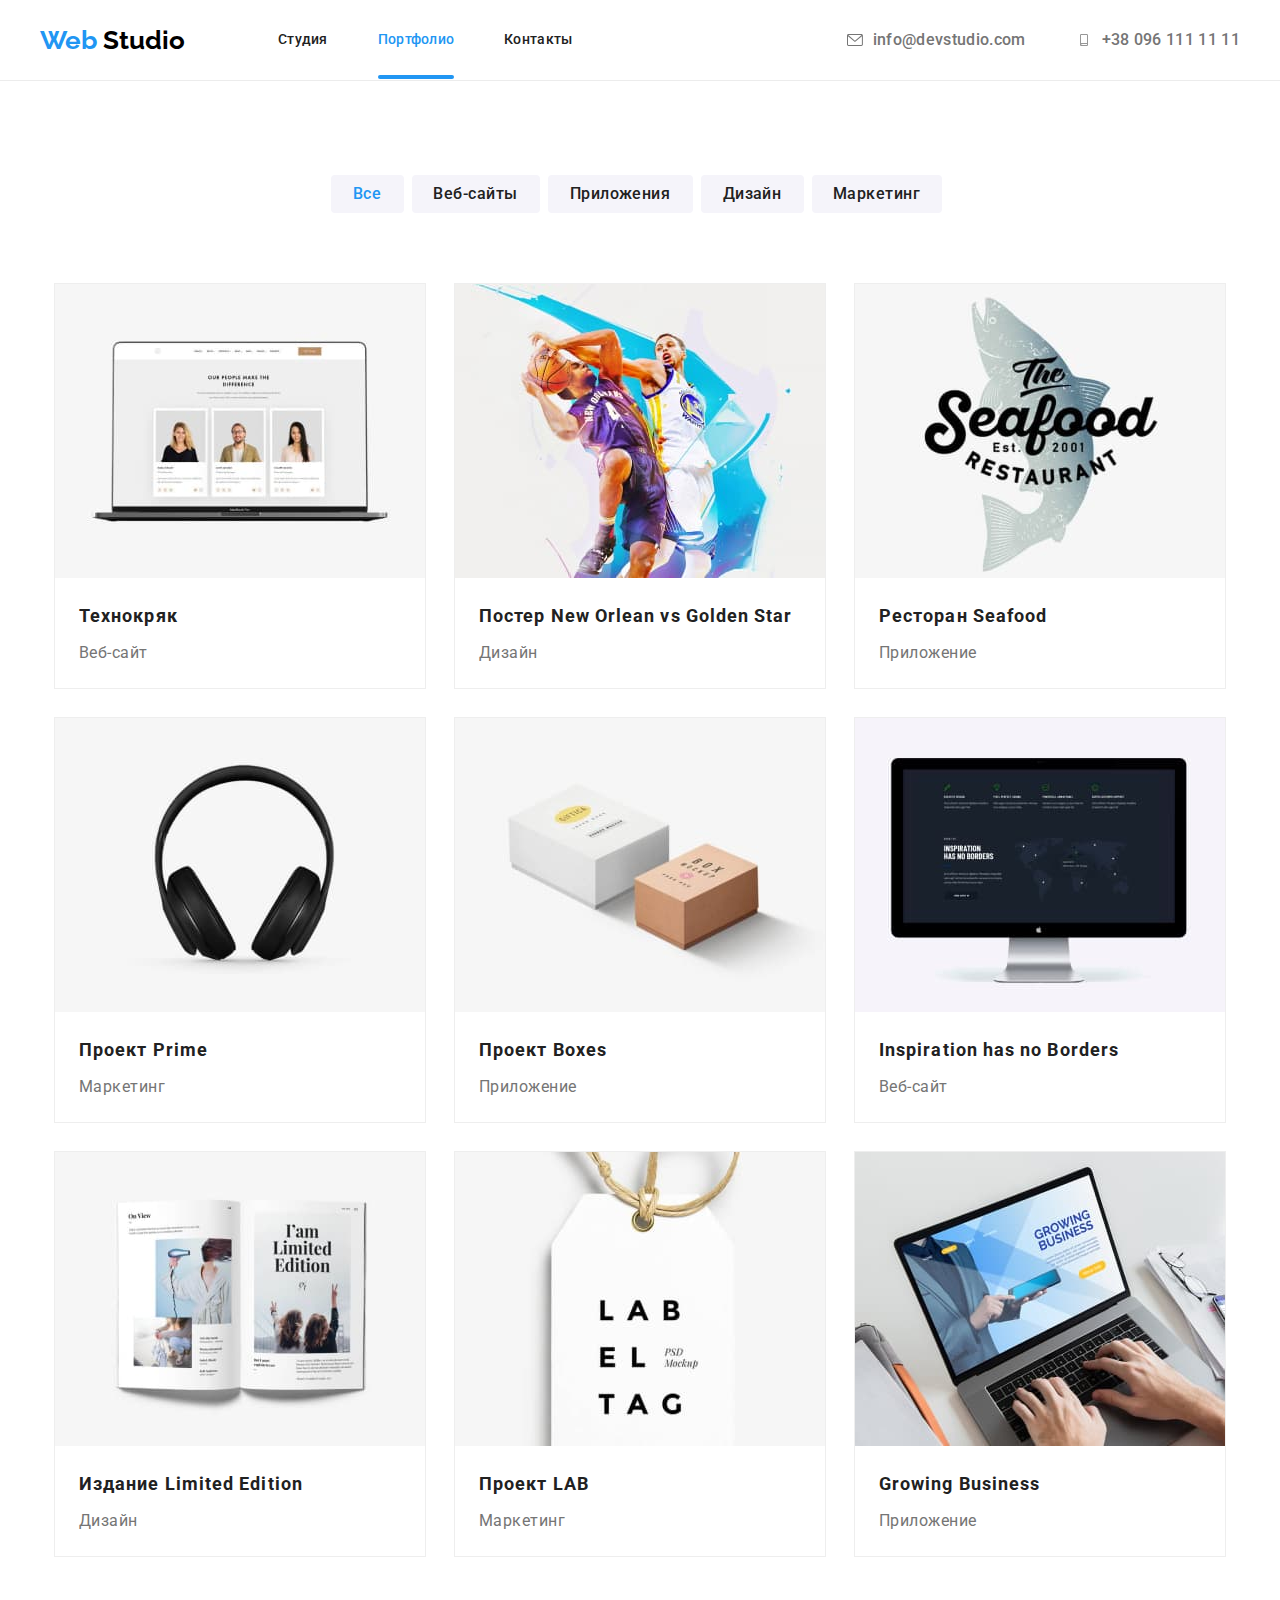
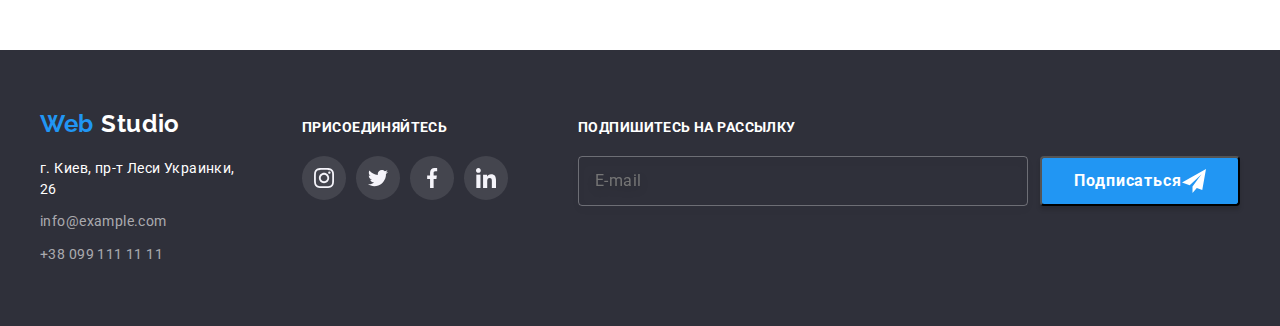
==== commit e6849701: "hw8tel" ====
--- a/portfolio.html
+++ b/portfolio.html
@@ -105,41 +105,55 @@
 </ul>  
     
     <ul class="list portfolio-list">
-      <li class="portfolio-list--image"><div class="thumb-portfolio"><picture><source srcset="./images/computer-portfolio-mob1x.jpg 1x, ./images/computer-portfolio-mob2x.jpg 2x " media="(max-width: 767px)"/> <img src="./images/computer-portfolio.jpg" alt="computer-portfolio"></picture>
+      <li class="portfolio-list--image"><div class="thumb-portfolio"><picture><source srcset="./images/computer-portfolio-mob1x.jpg 1x, ./images/computer-portfolio-mob2x.jpg 2x  " media="(max-width: 767px)"/>
+        <source srcset="./images/computer-portfolio-tab1x.jpg 1x, ./images/computer-portfolio-tab2x.jpg 2x  "
+            media="(max-width: 1199px)" /> <img src="./images/computer-portfolio.jpg" alt="computer-portfolio"></picture>
         <div class="portfolio-overlay"><p class="portfolio-overlay--text">Технокряк это современная площадка распространения коронавируса. Компании используют эту платформу для цифрового шпионажа и атак на защищённые сервера конкурентов.</p></div>
     </div>
     <div class="portfolio-paragraf"><h3 class="portfolio-paragraf--title">Технокряк</h3><p class="portfolio-paragraf--function">Веб-сайт</p></div>
    </li>
       <li class="portfolio-list--image"><div class="thumb-portfolio"><picture>
         <source srcset="./images/poster-mob1x.jpg 1x, ./images/poster-mob2x.jpg 2x "
-            media="(max-width: 767px)" /> <img src="./images/poster.jpg" alt="computer-portfolio">
+            media="(max-width: 767px)" />
+            <source srcset="./images/poster-tab1x.jpg 1x, ./images/poster-tab2x.jpg 2x " media="(max-width: 1199px)" /> <img src="./images/poster.jpg" alt="computer-portfolio">
     </picture><div class="portfolio-overlay"><p class="portfolio-overlay--text">Технокряк это современная площадка распространения коронавируса. Компании используют эту платформу для цифрового шпионажа и атак на защищённые сервера конкурентов.</p></div></div><div class="portfolio-paragraf"><h3 class="portfolio-paragraf--title">Постер New Orlean vs Golden Star</h3><p class="portfolio-paragraf--function">Дизайн</p></div></li>
       <li class="portfolio-list--image"><div class="thumb-portfolio"><picture>
-        <source srcset="./images/restoran-Seafood-mob1x.jpg 1x, ./images/restoran-Seafood-mob2x.jpg 2x " media="(max-width: 767px)" /> <img
+        <source srcset="./images/restoran-Seafood-mob1x.jpg 1x, ./images/restoran-Seafood-mob2x.jpg 2x " media="(max-width: 767px)" />
+        <source srcset="./images/restoran-Seafood-tab1x.jpg 1x, ./images/restoran-Seafood-tab2x.jpg 2x "
+            media="(max-width: 1199px)" /> <img
             src="./images/restoran-Seafood.jpg" alt="computer-portfolio">
     </picture><div class="portfolio-overlay"><p class="portfolio-overlay--text">Технокряк это современная площадка распространения коронавируса. Компании используют эту платформу для цифрового шпионажа и атак на защищённые сервера конкурентов.</p></div></div><div class="portfolio-paragraf"><h3 class="portfolio-paragraf--title">Ресторан Seafood</h3><p class="portfolio-paragraf--function">Приложение</p></div></li>
       <li class="portfolio-list--image"><div class="thumb-portfolio"><picture>
-        <source srcset="./images/project-Prime-mob1x.jpg 1x, ./images/project-Prime-mob2x.jpg 2x " media="(max-width: 767px)" /> <img
+        <source srcset="./images/project-Prime-mob1x.jpg 1x, ./images/project-Prime-mob2x.jpg 2x " media="(max-width: 767px)" />
+        <source srcset="./images/project-Prime-tab1x.jpg 1x, ./images/project-Prime-tab2x.jpg 2x " media="(max-width: 1199px)" /> <img
             src="./images/project-Prime.jpg" alt="computer-portfolio">
     </picture><div class="portfolio-overlay"><p class="portfolio-overlay--text">Технокряк это современная площадка распространения коронавируса. Компании используют эту платформу для цифрового шпионажа и атак на защищённые сервера конкурентов.</p></div></div><div class="portfolio-paragraf"><h3 class="portfolio-paragraf--title">Проект Prime</h3><p class="portfolio-paragraf--function">Маркетинг</p></div></li>
       <li class="portfolio-list--image"><div class="thumb-portfolio"><picture>
-        <source srcset="./images/project-boxes-mob1x.jpg 1x, ./images/project-boxes-mob2x.jpg 2x " media="(max-width: 767px)" /> <img
+        <source srcset="./images/project-boxes-mob1x.jpg 1x, ./images/project-boxes-mob2x.jpg 2x " media="(max-width: 767px)" />
+        <source srcset="./images/project-boxes-tab1x.jpg 1x, ./images/project-boxes-tab2x.jpg 2x " media="(max-width: 1199px)" /> <img
             src="./images/project-boxes.jpg" alt="computer-portfolio">
     </picture><div class="portfolio-overlay"><p class="portfolio-overlay--text">Технокряк это современная площадка распространения коронавируса. Компании используют эту платформу для цифрового шпионажа и атак на защищённые сервера конкурентов.</p></div></div><div class="portfolio-paragraf"><h3 class="portfolio-paragraf--title">Проект Boxes</h3><p class="portfolio-paragraf--function">Приложение</p></div></li>
       <li class="portfolio-list--image"><div class="thumb-portfolio"><picture>
-        <source srcset="./images/Inspiration-has-no-Borders-mob1x.jpg 1x, ./images/Inspiration-has-no-Borders-mob2x.jpg 2x " media="(max-width: 767px)" /> <img
+        <source srcset="./images/Inspiration-has-no-Borders-mob1x.jpg 1x, ./images/Inspiration-has-no-Borders-mob2x.jpg 2x " media="(max-width: 767px)" />
+        <source srcset="./images/Inspiration-has-no-Borders-tab1x.jpg 1x, ./images/Inspiration-has-no-Borders-tab2x.jpg 2x "
+            media="(max-width: 1199px)" /> <img
             src="./images/Inspiration-has-no-Borders.jpg" alt="computer-portfolio">
     </picture><div class="portfolio-overlay"><p class="portfolio-overlay--text">Технокряк это современная площадка распространения коронавируса. Компании используют эту платформу для цифрового шпионажа и атак на защищённые сервера конкурентов.</p></div></div><div class="portfolio-paragraf"><h3 class="portfolio-paragraf--title">Inspiration has no Borders</h3><p class="portfolio-paragraf--function">Веб-сайт</p></div></li>
       <li class="portfolio-list--image"><div class="thumb-portfolio"><picture>
-        <source srcset="./images/Limited-Edition-mob1x.jpg 1x, ./images/Limited-Edition-mob2x.jpg 2x " media="(max-width: 767px)" /> <img
+        <source srcset="./images/Limited-Edition-mob1x.jpg 1x, ./images/Limited-Edition-mob2x.jpg 2x " media="(max-width: 767px)" />
+        <source srcset="./images/Limited-Edition-tab1x.jpg 1x, ./images/Limited-Edition-tab2x.jpg 2x "
+            media="(max-width: 1199px)" /> <img
             src="./images/Limited-Edition.jpg" alt="computer-portfolio">
     </picture><div class="portfolio-overlay"><p class="portfolio-overlay--text">Технокряк это современная площадка распространения коронавируса. Компании используют эту платформу для цифрового шпионажа и атак на защищённые сервера конкурентов.</p></div></div><div class="portfolio-paragraf"><h3 class="portfolio-paragraf--title">Издание Limited Edition</h3><p class="portfolio-paragraf--function">Дизайн</p></div></li>
       <li class="portfolio-list--image"><div class="thumb-portfolio"><picture>
-        <source srcset="./images/project-lab-mob1x.jpg 1x, ./images/project-lab-mob2x.jpg 2x " media="(max-width: 767px)" /> <img
+        <source srcset="./images/project-lab-mob1x.jpg 1x, ./images/project-lab-mob2x.jpg 2x " media="(max-width: 767px)" />
+        <source srcset="./images/project-lab-tab1x.jpg 1x, ./images/project-lab-tab2x.jpg 2x " media="(max-width: 1199px)" /> <img
             src="./images/project-lab.jpg" alt="computer-portfolio">
     </picture><div class="portfolio-overlay"><p class="portfolio-overlay--text">Технокряк это современная площадка распространения коронавируса. Компании используют эту платформу для цифрового шпионажа и атак на защищённые сервера конкурентов.</p></div></div><div class="portfolio-paragraf"><h3 class="portfolio-paragraf--title">Проект LAB</h3><p class="portfolio-paragraf--function">Маркетинг</p></div></li>
       <li class="portfolio-list--image"><div class="thumb-portfolio"><picture>
-        <source srcset="./images/Growing-Business-mob1x.jpg 1x, ./images/Growing-Business-mob2x.jpg 2x " media="(max-width: 767px)" /> <img
+        <source srcset="./images/Growing-Business-mob1x.jpg 1x, ./images/Growing-Business-mob2x.jpg 2x " media="(max-width: 767px)" />
+        <source srcset="./images/Growing-Business-tab1x.jpg 1x, ./images/Growing-Business-tab2x.jpg 2x "
+            media="(max-width: 1199px)" /> <img
             src="./images/Growing-Business.jpg" alt="computer-portfolio">
     </picture><div class="portfolio-overlay"><p class="portfolio-overlay--text">Технокряк это современная площадка распространения коронавируса. Компании используют эту платформу для цифрового шпионажа и атак на защищённые сервера конкурентов.</p></div></div><div class="portfolio-paragraf"><h3 class="portfolio-paragraf--title">Growing Business</h3><p class="portfolio-paragraf--function">Приложение</p></div></li>
     </ul>
--- a/css/main.min.css
+++ b/css/main.min.css
@@ -1,2 +1,2 @@
-body{font-family:'Roboto', sans-serif;font-weight:normal;background:#E5E5E5;color:#212121}h1,h2,h3,h4,h5,h6,p,ul,li{margin:0;padding:0}img{display:block;width:100%}.list{list-style:none}.container{width:100%;margin:0 auto;padding:0 15px}@media screen and (min-width: 480px){.container{width:480px;margin:0 auto;padding:0 15px}}@media screen and (min-width: 768px){.container{width:768px;margin:0 auto;padding:0 15px}}@media screen and (min-width: 1200px){.container{width:1200px;margin:0 auto;padding:0 15px}}.link{color:#212121;text-decoration:none;cursor:pointer}.header__container,.site-list,.connect__list--link,.hero-list__container,.social-list,.social-list__link,.customer-list__link,.footer-social,.footer-social__link,.button-footer-form,.portfolio-main,.polisity-label,.button-checkbox{display:-webkit-box;display:-ms-flexbox;display:flex;-webkit-box-pack:center;-ms-flex-pack:center;justify-content:center;-webkit-box-align:center;-ms-flex-align:center;align-items:center}.visually-hidden{position:absolute;width:1px;height:1px;margin:-1px;border:0;padding:0;white-space:nowrap;-webkit-clip-path:inset(100%);clip-path:inset(100%);clip:rect(0 0 0 0);overflow:hidden}:root{--first-color: #212121;--accent-color: #2196F3;--second-color: #757575;--other-color: #FFFFFF;--font-main:"Roboto", sans-serif;--font-second: "Raleway"}.page__header{background:var(--other-color)}.list{list-style:none}.page__header--portfolio{border-bottom:1px solid #ECECEC;background:var(--other-color)}@media screen and (max-width: 767px){.header__container{height:60px}}@media screen and (max-width: 767px){.site-list{display:none}}.connect{margin-left:auto}@media screen and (max-width: 767px){.connect{display:none}}@media screen and (min-width: 768px){.site-list__item:not(:last-child){margin-right:50px}}.site-list{font-weight:500;font-size:14px;letter-spacing:0.02em;line-height:1.14;text-align:center}@media screen and (max-width: 1199px){.site-list{margin-right:50px}}@media screen and (max-width: 1199px){.connect__list{margin:21px 15px}}@media screen and (min-width: 1200px){.connect__list{display:-webkit-box;display:-ms-flexbox;display:flex}}@media screen and (min-width: 1200px){.link__start{margin-right:50px}}.connect__list--link{font-weight:500;font-style:normal;font-size:16px;line-height:1.14;letter-spacing:0.02em;color:var(--second-color);-webkit-transition:color 250ms cubic-bezier(0.4, 0, 0.2, 1);transition:color 250ms cubic-bezier(0.4, 0, 0.2, 1);padding:32px 0}.connect__list--link:hover,.connect__list--link:focus{color:var(--accent-color)}.connect__list--link:focus .connect__icon--mail,.connect__list--link:focus .connect__icon--tel,.connect__list--link:hover .connect__icon--mail,.connect__list--link:hover .connect__icon--tel{fill:var(--accent-color)}@media screen and (max-width: 1199px){.connect__list--link{-webkit-box-pack:start;-ms-flex-pack:start;justify-content:flex-start;margin-bottom:10px;padding:0;font-weight:500;font-size:12px;line-height:1.1;letter-spacing:0.02em}}.connect__icon--mail,.connect__icon--tel{margin-right:10px;fill:var(--second-color);-webkit-transition:fill 250ms cubic-bezier(0.4, 0, 0.2, 1);transition:fill 250ms cubic-bezier(0.4, 0, 0.2, 1)}.site-list__item:hover .link,.site-list__item:focus .link{color:var(--accent-color)}.site-list__link{position:relative;-webkit-transition:color 250ms cubic-bezier(0.4, 0, 0.2, 1);transition:color 250ms cubic-bezier(0.4, 0, 0.2, 1);padding:32px 0}.site-list__link.active::after{display:-webkit-box;display:-ms-flexbox;display:flex;content:'';position:absolute;width:100%;height:4px;bottom:0;background:var(--accent-color);border-radius:2px}@media screen and (max-width: 767px){.mob-menu{display:none}}.menu-open-btn{margin:10px 10px 10px auto;background:none;border:none}@media screen and (min-width: 768px){.menu-open-btn{display:none}}.menu-open-btn:hover,.menu-open-btn:focus{fill:var(--accent-color);cursor:pointer}.mob-menu{position:fixed;z-index:1;top:0;width:100%;height:100%;display:-webkit-box;display:-ms-flexbox;display:flex;-webkit-box-orient:vertical;-webkit-box-direction:normal;-ms-flex-direction:column;flex-direction:column;-webkit-box-pack:justify;-ms-flex-pack:justify;justify-content:space-between;background-color:#fff;-webkit-transform:translateX(100%);transform:translateX(100%);-webkit-transition:-webkit-transform 250ms cubic-bezier(0.4, 0, 0.2, 1);transition:-webkit-transform 250ms cubic-bezier(0.4, 0, 0.2, 1);transition:transform 250ms cubic-bezier(0.4, 0, 0.2, 1);transition:transform 250ms cubic-bezier(0.4, 0, 0.2, 1), -webkit-transform 250ms cubic-bezier(0.4, 0, 0.2, 1)}.mob-menu.is-open{-webkit-transform:translateX(0%);transform:translateX(0%)}.mob-menu-list__item{margin:48px auto 32px 40px;font-weight:500;font-size:40px;line-height:47px;letter-spacing:0.02em}.menu-close-btn{display:block;margin:10px 15px 0 auto;background:none;border:none}.menu-close-btn:hover,.menu-close-btn:focus{fill:var(--accent-color);cursor:pointer}.mob-connect-list{margin-bottom:64px}.mob-connect-list__item{margin:32px auto 32px 40px}.mob-connect-list__link--tel{font-weight:500;font-size:34px;line-height:40px;letter-spacing:0.02em;color:var(--accent-color)}.mob-connect-list__link--mail{font-weight:500;font-size:24px;line-height:28px;letter-spacing:0.02em;color:#757575}.mob-menu-social-list{display:-webkit-box;display:-ms-flexbox;display:flex;margin-bottom:48px;margin-left:20px;font-weight:500;font-size:18px;line-height:22px;letter-spacing:0.02em;color:var(--accent-color)}.mob-menu-social-list__item:nth-child(-n+4){margin-left:10px;padding-right:10px}.mob-menu-social-list__item:nth-child(-n+3){border-right:1px solid rgba(33,33,33,0.2)}.header__logo{text-decoration:none;margin-right:93px;font-weight:bold;font-size:26px;line-height:31px;font-family:var(--font-second);font-style:normal;font-weight:bold;font-size:26px;line-height:1.19}@media screen and (max-width: 1199px){.header__logo{margin-left:15px;font-weight:bold;font-size:24px;line-height:28px;letter-spacing:0.03em}}@media screen and (max-width: 767px){.header__logo{position:absolute;left:15px}}.header__logo--start{color:var(--accent-color)}.header__logo--end{color:#000}@media screen and (max-width: 767px){.order{background:#2F303A;background-image:-webkit-gradient(linear, left top, left bottom, from(rgba(47,48,58,0.4)), to(rgba(47,48,58,0.4))),url(../images/hero-bg-mob.jpg);background-image:linear-gradient(rgba(47,48,58,0.4), rgba(47,48,58,0.4)),url(../images/hero-bg-mob.jpg);background-repeat:no-repeat;background-position:center;background-size:cover;padding:200px 0}}@media screen and (max-width: 767px) and (min-device-pixel-ratio: 2), screen and (max-width: 767px) and (-webkit-min-device-pixel-ratio: 2), screen and (max-width: 767px) and (min-resolution: 192dpi), screen and (max-width: 767px) and (min-resolution: 2dppx){.order{background:#2F303A;background-image:-webkit-gradient(linear, left top, left bottom, from(rgba(47,48,58,0.4)), to(rgba(47,48,58,0.4))),url(../images/hero-bg-mob2x.jpg);background-image:linear-gradient(rgba(47,48,58,0.4), rgba(47,48,58,0.4)),url(../images/hero-bg-mob2x.jpg);background-repeat:no-repeat;background-position:center;background-size:cover}}@media screen and (max-width: 1199px){.order{background:#2F303A;background-image:-webkit-gradient(linear, left top, left bottom, from(rgba(47,48,58,0.4)), to(rgba(47,48,58,0.4))),url(../images/hero-bg-tab.jpg);background-image:linear-gradient(rgba(47,48,58,0.4), rgba(47,48,58,0.4)),url(../images/hero-bg-tab.jpg);background-repeat:no-repeat;background-position:center;background-size:cover;padding:200px 0}}@media screen and (max-width: 1199px) and (min-device-pixel-ratio: 2), screen and (max-width: 1199px) and (-webkit-min-device-pixel-ratio: 2), screen and (max-width: 1199px) and (min-resolution: 192dpi), screen and (max-width: 1199px) and (min-resolution: 2dppx){.order{background:#2F303A;background-image:-webkit-gradient(linear, left top, left bottom, from(rgba(47,48,58,0.4)), to(rgba(47,48,58,0.4))),url(../images/hero-bg-tab2x.jpg);background-image:linear-gradient(rgba(47,48,58,0.4), rgba(47,48,58,0.4)),url(../images/hero-bg-tab2x.jpg);background-repeat:no-repeat;background-position:center;background-size:cover}}@media screen and (min-width: 1200px){.order{padding-top:200px;padding-bottom:200px;text-align:center;background:#2F303A;background-image:-webkit-gradient(linear, left top, left bottom, from(rgba(47,48,58,0.4)), to(rgba(47,48,58,0.4))),url(../images/hero-bg.jpg);background-image:linear-gradient(rgba(47,48,58,0.4), rgba(47,48,58,0.4)),url(../images/hero-bg.jpg);background-repeat:no-repeat;background-position:center;background-size:cover}}.order-text{width:696px;margin-left:auto;margin-right:auto;margin-bottom:30px;font-weight:900;font-size:44px;line-height:1.3;text-align:center;color:var(--other-color);letter-spacing:0.06em;text-transform:uppercase}@media screen and (max-width: 1199px){.order-text{width:360px;font-size:26px;line-height:1.61}}@media screen and (max-width: 767px){.order-title{text-align:center}}@media screen and (max-width: 1199px){.order-title{text-align:center}}.order-button{background:var(--accent-color);-webkit-box-shadow:0px 4px 4px rgba(0,0,0,0.15);box-shadow:0px 4px 4px rgba(0,0,0,0.15);border-radius:4px;color:var(--other-color);width:200px;height:50px}.order-button:hover .button,.order-button:focus .button{color:#188CE8}.button-text{font-family:var(--font-main);font-style:normal;font-weight:bold;font-size:16px;line-height:1.87}.hero{background:var(--other-color);padding-bottom:94px;padding-top:94px}@media screen and (min-width: 768px){.hero-list{display:-webkit-box;display:-ms-flexbox;display:flex}}@media screen and (max-width: 1199px){.hero-list{-ms-flex-wrap:wrap;flex-wrap:wrap}}@media screen and (min-width: 1200px){.hero-list{-webkit-box-align:center;-ms-flex-align:center;align-items:center}}.title{font-weight:bold;font-size:14px;line-height:1,14;letter-spacing:0.03em;text-transform:uppercase;margin-bottom:10px}@media screen and (max-width: 767px){.title{text-align:center;margin-bottom:10px}}.title__content{font-size:14px;line-height:1.71;color:var(--second-color);letter-spacing:0.03em}@media screen and (max-width: 767px){.title__content{margin-bottom:30px}}.hero-list__container{height:120px;background:#F5F4FA;border-radius:4px;margin-bottom:30px}@media screen and (min-width: 768px){.hero-list__item{width:calc((100% - 2 * 30px) / 2);margin:15px}}@media screen and (min-width: 1200px){margin-right:30px;min-width:270px}.work{text-align:center;background:var(--other-color);padding-bottom:94px}@media screen and (max-width: 767px){.work{display:none}}@media screen and (max-width: 1199px){.work{display:none}}.work-list{display:-webkit-box;display:-ms-flexbox;display:flex}.work-list__item:not(:last-child){margin-right:27px}.work__title{font-weight:bold;font-size:36px;line-height:1.16;margin-bottom:50px;margin-left:auto;margin-right:auto}.work-list__item{position:relative}.work__text{position:absolute;left:0;bottom:0;width:100%;height:70px;padding:27px 0;font-weight:bold;font-size:14px;line-height:1.14;text-align:center;letter-spacing:0.03em;text-transform:uppercase;background:rgba(47,48,58,0.8);color:var(--other-color)}@media screen and (min-width: 1200px){img{display:block}}.team{background:#F5F4FA;text-align:center;display:-webkit-box;display:-ms-flexbox;display:flex;padding-bottom:94px;padding-top:94px}@media screen and (min-width: 768px){.team-list{display:-webkit-box;display:-ms-flexbox;display:flex}}@media screen and (max-width: 1199px){.team-list{-ms-flex-wrap:wrap;flex-wrap:wrap}}@media screen and (max-width: 767px){.team-list__item:not(:last-child){margin-bottom:30px}}@media screen and (min-width: 1200px){.team-list__item:not(:last-child){margin-right:30px}}.team-list__item{background:var(--other-color);-webkit-box-shadow:0px 1px 3px rgba(0,0,0,0.12),0px 1px 1px rgba(0,0,0,0.14),0px 2px 1px rgba(0,0,0,0.2);box-shadow:0px 1px 3px rgba(0,0,0,0.12),0px 1px 1px rgba(0,0,0,0.14),0px 2px 1px rgba(0,0,0,0.2);border-radius:0px 0px 4px 4px}@media screen and (max-width: 1199px){.team-list__item{-ms-flex-preferred-size:calc((100% - 2 * 30px) / 2);flex-basis:calc((100% - 2 * 30px) / 2);margin:15px}}.team-container{padding:30px 0 30px 0}.team__title{-webkit-box-pack:center;-ms-flex-pack:center;justify-content:center;font-weight:bold;font-size:36px;line-height:1.16;letter-spacing:0.03em;display:-webkit-box;display:-ms-flexbox;display:flex;margin-left:auto;margin-right:auto;margin-bottom:50px}.team-container__subtitle{font-weight:500;font-size:16px;line-height:1.187;letter-spacing:0.03em;margin-bottom:10px}.team-container__functions{font-size:16px;line-height:1.18;color:var(--second-color);margin-bottom:16px}.social-list__link{width:44px;height:44px;background-color:var(--other-color);border-radius:50%;-webkit-transition:background-color 250ms cubic-bezier(0.4, 0, 0.2, 1);transition:background-color 250ms cubic-bezier(0.4, 0, 0.2, 1)}.social-list__link:hover,.social-list__link:focus{background-color:var(--accent-color)}.social-list__link:hover .social-list__icon,.social-list__link:focus .social-list__icon{fill:var(--other-color)}.social-list__item+.social-list__item{margin-left:10px}.social-list__icon{fill:#AFB1B8;-webkit-transition:fill 250ms cubic-bezier(0.4, 0, 0.2, 1);transition:fill 250ms cubic-bezier(0.4, 0, 0.2, 1)}.customer{padding:94px 0;background-color:var(--other-color)}.container{padding:0}.customer__title{font-weight:bold;font-size:36px;line-height:1.15;text-align:center;letter-spacing:0.03em;margin-bottom:50px}.customer-list{display:-webkit-box;display:-ms-flexbox;display:flex}@media screen and (min-width: 480px){.customer-list{-ms-flex-wrap:wrap;flex-wrap:wrap}}@media screen and (min-width: 1200px){.customer-list{-webkit-box-pack:center;-ms-flex-pack:center;justify-content:center;margin-left:-30px}}.customer-list__item{display:-webkit-box;display:-ms-flexbox;display:flex}@media screen and (max-width: 767px){.customer-list__item{-ms-flex-preferred-size:calc((100% - 2 * 30px) / 2);flex-basis:calc((100% - 2 * 30px) / 2);margin:15px}}@media screen and (max-width: 1199px){.customer-list__item{width:calc((100% - 3 * 30px) / 3);margin:15px}}@media screen and (min-width: 1200px){.customer-list__item{width:calc(100% / 6 - 30px);margin-left:30px}}.customer-list__link{border:1px solid #AFB1B8;-webkit-box-sizing:border-box;box-sizing:border-box;border-radius:4px;width:210px;height:92px;-webkit-transition:border-color 250ms cubic-bezier(0.4, 0, 0.2, 1);transition:border-color 250ms cubic-bezier(0.4, 0, 0.2, 1)}@media screen and (max-width: 1199px){.customer-list__link{width:226px}}.customer-list__icon{fill:#AFB1B8;-webkit-transition:fill 250ms cubic-bezier(0.4, 0, 0.2, 1);transition:fill 250ms cubic-bezier(0.4, 0, 0.2, 1)}.customer-list__link:hover,.customer-list__link:focus{border-color:var(--accent-color)}.customer-list__link:focus .customer-list__icon,.customer-list__link:hover .customer-list__icon{fill:var(--accent-color)}@media screen and (min-width: 768px){.main-footer{display:-webkit-box;display:-ms-flexbox;display:flex;-ms-flex-wrap:wrap;flex-wrap:wrap;-webkit-box-pack:justify;-ms-flex-pack:justify;justify-content:space-between}}@media screen and (min-width: 1200px){.main-footer{-ms-flex-wrap:nowrap;flex-wrap:nowrap;-webkit-box-align:baseline;-ms-flex-align:baseline;align-items:baseline}}.contact-footer{background:#2F303A;padding:60px 0;margin-left:auto;margin-right:auto}@media screen and (max-width: 767px){.contact-footer{display:block;text-align:center}}.contact-link{color:var(--second-color)}.footer-contact{margin-top:20px}@media screen and (max-width: 767px){.footer-contact{margin-bottom:60px;margin-top:20px}}@media screen and (max-width: 1199px){.footer-contact{margin-bottom:60px;margin-top:20px}}.footer-contact__item:hover .link,.footer-contact__item:focus .link{color:var(--accent-color)}.footer-left{text-decoration:none}@media screen and (max-width: 1199px){.footer-left{margin-left:auto;text-align:center}}@media screen and (min-width: 1200px){.footer-left{margin-right:60px}}.logo-footer{text-decoration:none;font-family:Raleway;font-style:normal;font-weight:bold;font-size:24px;line-height:28px;text-align:center;letter-spacing:0.03em}@media screen and (max-width: 767px) and (min-width: 1200px){.logo-footer{display:-webkit-box;display:-ms-flexbox;display:flex;padding:0;margin-bottom:20px;text-decoration:none;margin-right:93px;font-weight:bold;font-size:26px;line-height:31px;font-family:var(--font-second);font-style:normal;font-weight:bold;font-size:26px;line-height:1.19}.logo-footer__start{color:var(--accent-color)}.logo-footer__end{color:var(--other-color)}}.logo-footer__start{color:var(--accent-color)}.logo-footer__end{color:var(--other-color)}.web-studio-color-studio-footer{color:var(--other-color)}.footer-contact__maps{font-style:normal;font-weight:normal;font-size:14px;line-height:1.5;color:var(--other-color);letter-spacing:0.03em;margin-bottom:20px;-webkit-transition:color 250ms cubic-bezier(0.4, 0, 0.2, 1);transition:color 250ms cubic-bezier(0.4, 0, 0.2, 1)}.maps-item{margin-bottom:9px}.mail-item{margin-bottom:9px}.footer-contact__mail,.footer-contact__tel{font-style:normal;font-weight:normal;font-size:14px;line-height:24px;letter-spacing:0.03em;color:rgba(255,255,255,0.6);-webkit-transition:color 250ms cubic-bezier(0.4, 0, 0.2, 1);transition:color 250ms cubic-bezier(0.4, 0, 0.2, 1)}@media screen and (max-width: 1199px){.footer-center{margin:0 auto;text-align:center}}.footer-center-title{color:var(--other-color);font-weight:bold;font-size:14px;line-height:1.33;letter-spacing:0.03em;text-transform:uppercase;margin-bottom:20px}@media screen and (max-width: 767px){.footer-social{margin-bottom:60px}}.footer-social__item+.footer-social__item{margin-left:10px}.footer-social__link{width:44px;height:44px;border-radius:50%;background-color:rgba(255,255,255,0.1);-webkit-transition:background-color 250ms cubic-bezier(0.4, 0, 0.2, 1);transition:background-color 250ms cubic-bezier(0.4, 0, 0.2, 1)}.footer-social__icon{fill:#F5F4FA}.footer-social__link:hover,.footer-social__link:focus{background-color:var(--accent-color)}@media screen and (max-width: 1199px){.footer-right{margin:0 auto;text-align:center}}@media screen and (min-width: 1200px){.footer-right{margin-left:70px}}@media screen and (min-width: 1200px){.footer-form-field{position:relative;display:-webkit-box;display:-ms-flexbox;display:flex}}.footer-right__title{margin-bottom:20px;font-weight:bold;font-size:14px;line-height:1.14;letter-spacing:0.03em;text-transform:uppercase;color:var(--other-color)}.footer-form-field input{padding:16px;letter-spacing:0.03em;font-weight:normal;font-size:16px;line-height:20px;color:rgba(255,255,255,0.6)}@media screen and (max-width: 1199px){.footer-form-field input{margin-bottom:20px}}.footer-input-email{width:450px;height:50px;border:1px solid rgba(255,255,255,0.3);-webkit-box-sizing:border-box;box-sizing:border-box;-webkit-filter:drop-shadow(0px 4px 4px rgba(0,0,0,0.15));filter:drop-shadow(0px 4px 4px rgba(0,0,0,0.15));border-radius:4px;background:none}@media screen and (min-width: 1200px){.footer-label-email{position:absolute;top:50%;left:15px;-webkit-transform:translateY(-50%);transform:translateY(-50%)}}.button-footer-form{width:200px;height:50px;margin-left:12px;background:var(--accent-color);-webkit-box-shadow:0px 4px 4px rgba(0,0,0,0.15);box-shadow:0px 4px 4px rgba(0,0,0,0.15);border-radius:4px}@media screen and (max-width: 767px){.button-footer-form{margin:20px auto}}@media screen and (max-width: 1199px){.button-footer-form{margin:0 auto}}.footer-button-text{letter-spacing:0.06em;font-weight:bold;font-size:16px;line-height:2.14;color:var(--other-color)}.portfolio-section{background:var(--other-color);padding-bottom:94px;padding-top:94px}@media screen and (max-width: 767px){.portfolio-section{padding:60px 15px}}.portfolio-main{margin-bottom:56px}@media screen and (max-width: 767px){.portfolio-main{display:-webkit-box;display:-ms-flexbox;display:flex;-ms-flex-wrap:wrap;flex-wrap:wrap;-webkit-box-pack:start;-ms-flex-pack:start;justify-content:flex-start}}@media screen and (max-width: 767px){.portfolio-list{width:450px}}@media screen and (min-width: 1200px){.portfolio-list{display:-webkit-box;display:-ms-flexbox;display:flex;-ms-flex-wrap:wrap;flex-wrap:wrap;margin-top:-30px;margin-left:-30px;width:100%}}.portfolio-list--image{outline:1px solid #EEEEEE;-webkit-transition:-webkit-box-shadow 250ms cubic-bezier(0.4, 0, 0.2, 1);transition:-webkit-box-shadow 250ms cubic-bezier(0.4, 0, 0.2, 1);transition:box-shadow 250ms cubic-bezier(0.4, 0, 0.2, 1);transition:box-shadow 250ms cubic-bezier(0.4, 0, 0.2, 1), -webkit-box-shadow 250ms cubic-bezier(0.4, 0, 0.2, 1)}@media screen and (max-width: 767px){.portfolio-list--image{margin-bottom:30px}}@media screen and (min-width: 1200px){.portfolio-list--image{-ms-flex-preferred-size:calc(100% / 3 - 30px);flex-basis:calc(100% / 3 - 30px);margin-left:30px;margin-top:30px}}.portfolio-list--image:focus,.portfolio-list--image:hover{-webkit-box-shadow:0px 1px 1px rgba(0,0,0,0.12),0px 4px 4px rgba(0,0,0,0.06),1px 4px 6px rgba(0,0,0,0.16);box-shadow:0px 1px 1px rgba(0,0,0,0.12),0px 4px 4px rgba(0,0,0,0.06),1px 4px 6px rgba(0,0,0,0.16)}.portfolio-list--image:hover .portfolio-overlay{-webkit-transform:translateY(0);transform:translateY(0)}.thumb-portfolio{position:relative;overflow:hidden}.portfolio-overlay{position:absolute;top:0;left:0;width:100%;height:100%;-webkit-transform:translateY(101%);transform:translateY(101%);width:370px;height:294px;-webkit-transition:-webkit-transform 250ms cubic-bezier(0.4, 0, 0.2, 1);transition:-webkit-transform 250ms cubic-bezier(0.4, 0, 0.2, 1);transition:transform 250ms cubic-bezier(0.4, 0, 0.2, 1);transition:transform 250ms cubic-bezier(0.4, 0, 0.2, 1), -webkit-transform 250ms cubic-bezier(0.4, 0, 0.2, 1);background:rgba(33,150,243,0.9)}@media screen and (max-width: 767px){.portfolio-overlay{width:450px;height:294px}}.portfolio-overlay--text{position:absolute;top:50%;left:50%;-webkit-transform:translate(-50%, -50%);transform:translate(-50%, -50%);width:322px;height:168px;font-weight:normal;font-size:18px;line-height:1.55;letter-spacing:0.03em;color:var(--other-color)}.portfolio-paragraf{padding:20px 24px}.portfolio-paragraf--title{font-weight:bold;font-size:18px;line-height:2;letter-spacing:0.06em;margin-bottom:4px}.portfolio-paragraf--function{color:var(--second-color);font-size:16px;line-height:1.87;letter-spacing:0.03em}.portfolio-container{margin:0 auto}.current{color:var(--accent-color)}.portfolio-main__button,.order-button{cursor:pointer;border:none}.portfolio-main__button{margin-bottom:15px;background:#F5F4FA;border-radius:4px;color:var(--brand-color);margin-right:8px;-webkit-transition:color 250ms cubic-bezier(0.4, 0, 0.2, 1),background-color 250ms cubic-bezier(0.4, 0, 0.2, 1),-webkit-box-shadow 250ms cubic-bezier(0.4, 0, 0.2, 1);transition:color 250ms cubic-bezier(0.4, 0, 0.2, 1),background-color 250ms cubic-bezier(0.4, 0, 0.2, 1),-webkit-box-shadow 250ms cubic-bezier(0.4, 0, 0.2, 1);transition:color 250ms cubic-bezier(0.4, 0, 0.2, 1),box-shadow 250ms cubic-bezier(0.4, 0, 0.2, 1),background-color 250ms cubic-bezier(0.4, 0, 0.2, 1);transition:color 250ms cubic-bezier(0.4, 0, 0.2, 1),box-shadow 250ms cubic-bezier(0.4, 0, 0.2, 1),background-color 250ms cubic-bezier(0.4, 0, 0.2, 1),-webkit-box-shadow 250ms cubic-bezier(0.4, 0, 0.2, 1)}.portfolio-main__button:focus,.portfolio-main__button:hover{background-color:var(--accent-color);color:#F5F4FA;-webkit-box-shadow:0px 3px 1px rgba(0,0,0,0.1),0px 1px 2px rgba(0,0,0,0.08),0px 2px 2px rgba(0,0,0,0.12);box-shadow:0px 3px 1px rgba(0,0,0,0.1),0px 1px 2px rgba(0,0,0,0.08),0px 2px 2px rgba(0,0,0,0.12)}.current{color:var(--accent-color)}.button-all{font-family:var(--font-main);font-weight:500;font-size:16px;line-height:1.62;letter-spacing:0.03em;width:73px;height:38px;left:495px;top:174px}.button-web{font-family:var(--font-main);font-weight:500;font-size:16px;line-height:1.62;letter-spacing:0.03em;width:128px;height:38px;left:576px;top:174px}.button-app{font-family:var(--font-main);font-weight:500;font-size:16px;line-height:1.62;letter-spacing:0.03em;width:145px;height:38px;left:712px;top:174px}.button-design{font-family:var(--font-main);font-weight:500;font-size:16px;line-height:1.62;letter-spacing:0.03em;width:103px;height:38px;left:865px;top:174px}.button-marketing{font-family:var(--font-main);font-weight:500;font-size:16px;line-height:1.62;letter-spacing:0.03em;width:130px;height:38px;left:976px;top:174px}.portfolio{font-weight:500;font-size:16px;line-height:1.62}.portfolio-paragraf--title{font-weight:bold;font-size:18px;line-height:2;letter-spacing:0.06em}.title-function{font-size:16px;line-height:1.87;color:var(--second-color);letter-spacing:0.03em}textarea{resize:none}.modal{position:absolute;left:50%;top:50%;-webkit-transform:translate(-50%, -50%);transform:translate(-50%, -50%);width:528px;height:581px;background:var(--other-color);-webkit-box-shadow:0px 1px 3px rgba(0,0,0,0.12),0px 1px 1px rgba(0,0,0,0.14),0px 2px 1px rgba(0,0,0,0.2);box-shadow:0px 1px 3px rgba(0,0,0,0.12),0px 1px 1px rgba(0,0,0,0.14),0px 2px 1px rgba(0,0,0,0.2);border-radius:4px;-webkit-transition:background 250ms cubic-bezier(0.4, 0, 0.2, 1);transition:background 250ms cubic-bezier(0.4, 0, 0.2, 1)}@media screen and (max-width: 767px){.modal{width:450px;height:609px}}.backdrop{position:fixed;left:0px;top:0px;width:100%;height:100%;background:rgba(0,0,0,0.2);-webkit-transition:background 250ms cubic-bezier(0.4, 0, 0.2, 1);transition:background 250ms cubic-bezier(0.4, 0, 0.2, 1)}.backdrop.is-hidden{pointer-events:none;opacity:0;visibility:hidden}.modal-icon{position:absolute;top:0;right:0;margin:6px;padding:0;cursor:pointer;-webkit-transition:fill 250ms cubic-bezier(0.4, 0, 0.2, 1);transition:fill 250ms cubic-bezier(0.4, 0, 0.2, 1)}.modal-icon:hover{fill:var(--accent-color)}.modal-button{position:absolute;top:0;right:0;margin:8px;width:30px;height:30px;border-radius:50%;background:var(--other-color);border:1px solid rgba(0,0,0,0.1)}.modal-title{font-weight:bold;font-size:20px;line-height:23px;text-align:center;letter-spacing:0.03em;color:var(--first-color);margin:40px auto 30px auto}@media screen and (max-width: 767px){.modal-title{width:370px}}.form{padding:0;margin:0;width:448px;margin-left:auto;margin-right:auto}@media screen and (max-width: 767px){.form{width:370px}}.form-field{display:-webkit-box;display:-ms-flexbox;display:flex;-webkit-box-orient:vertical;-webkit-box-direction:normal;-ms-flex-direction:column;flex-direction:column;position:relative}.form-label{margin-bottom:4px;font-weight:normal;font-size:12px;line-height:1.16;letter-spacing:0.01em;color:var(--second-color)}.form-input{padding-left:42px;width:100%;height:40px;margin-bottom:10px;border:1px solid rgba(33,33,33,0.2);-webkit-box-sizing:border-box;box-sizing:border-box;border-radius:4px;outline:none;cursor:pointer;-webkit-transition:border-color 250ms cubic-bezier(0.4, 0, 0.2, 1);transition:border-color 250ms cubic-bezier(0.4, 0, 0.2, 1)}.form-input:focus{border-color:var(--accent-color)}.form-icon{position:absolute;top:55%;left:15px;-webkit-transform:translateY(-50%);transform:translateY(-50%)}.form-input:focus+.form-icon{fill:var(--accent-color);-webkit-transition:fill 250ms cubic-bezier(0.4, 0, 0.2, 1);transition:fill 250ms cubic-bezier(0.4, 0, 0.2, 1)}.form-coments{padding:12px 16px;height:120px;border:1px solid rgba(33,33,33,0.2);-webkit-box-sizing:border-box;box-sizing:border-box;border-radius:4px}.polisity-label{font-weight:normal;font-size:14px;line-height:1.2;letter-spacing:0.03em;color:var(--second-color)}@media screen and (max-width: 767px){.polisity-label{font-size:12px}}.polisity-label::before{content:'';width:15px;height:15px;border:1px solid var(--first-color);border-radius:2px;margin-right:7px}.polisity-check:checked+.polisity-label::before{border:none;background-image:url(../images/icon-check.svg);background-repeat:no-repeat;background-position:center;block-size:cover}.polisity-link{color:var(--accent-color)}.checkbox-content{padding:20px 0 30px 0}.button-checkbox{margin:0 auto;font-weight:bold;font-size:16px;line-height:1.87;width:200px;height:50px;background:#188CE8;-webkit-box-shadow:0px 4px 4px rgba(0,0,0,0.15);box-shadow:0px 4px 4px rgba(0,0,0,0.15);border-radius:4px;color:var(--other-color)}
+body{font-family:'Roboto', sans-serif;font-weight:normal;background:#E5E5E5;color:#212121}h1,h2,h3,h4,h5,h6,p,ul,li{margin:0;padding:0}img{display:block;width:100%}.list{list-style:none}.container{width:100%;margin:0 auto;padding:0 15px}@media screen and (min-width: 480px){.container{width:480px;margin:0 auto;padding:0 15px}}@media screen and (min-width: 768px){.container{width:768px;margin:0 auto;padding:0 15px}}@media screen and (min-width: 1200px){.container{width:1200px;margin:0 auto;padding:0 15px}}.link{color:#212121;text-decoration:none;cursor:pointer}.header__container,.site-list,.connect__list--link,.hero-list__container,.social-list,.social-list__link,.customer-list__link,.footer-social,.footer-social__link,.button-footer-form,.portfolio-main,.polisity-label,.button-checkbox{display:-webkit-box;display:-ms-flexbox;display:flex;-webkit-box-pack:center;-ms-flex-pack:center;justify-content:center;-webkit-box-align:center;-ms-flex-align:center;align-items:center}.visually-hidden{position:absolute;width:1px;height:1px;margin:-1px;border:0;padding:0;white-space:nowrap;-webkit-clip-path:inset(100%);clip-path:inset(100%);clip:rect(0 0 0 0);overflow:hidden}:root{--first-color: #212121;--accent-color: #2196F3;--second-color: #757575;--other-color: #FFFFFF;--font-main:"Roboto", sans-serif;--font-second: "Raleway"}.page__header{background:var(--other-color)}.list{list-style:none}.page__header--portfolio{border-bottom:1px solid #ECECEC;background:var(--other-color)}@media screen and (min-width: 767px){.header__container{height:80px}}@media screen and (max-width: 767px){.header__container{height:60px}}@media screen and (max-width: 767px){.site-list{display:none}}.connect{margin-left:auto}@media screen and (max-width: 767px){.connect{display:none}}@media screen and (min-width: 768px){.site-list__item:not(:last-child){margin-right:50px}}.site-list{font-weight:500;font-size:14px;letter-spacing:0.02em;line-height:1.14;text-align:center}@media screen and (max-width: 1199px){.site-list{margin-right:50px}}@media screen and (max-width: 1199px){.connect__list{margin:21px 15px}}@media screen and (min-width: 1200px){.connect__list{display:-webkit-box;display:-ms-flexbox;display:flex}}@media screen and (min-width: 1200px){.link__start{margin-right:50px}}.connect__list--link{font-weight:500;font-style:normal;font-size:16px;line-height:1.14;letter-spacing:0.02em;color:var(--second-color);-webkit-transition:color 250ms cubic-bezier(0.4, 0, 0.2, 1);transition:color 250ms cubic-bezier(0.4, 0, 0.2, 1);padding:32px 0}.connect__list--link:hover,.connect__list--link:focus{color:var(--accent-color)}.connect__list--link:focus .connect__icon--mail,.connect__list--link:focus .connect__icon--tel,.connect__list--link:hover .connect__icon--mail,.connect__list--link:hover .connect__icon--tel{fill:var(--accent-color)}@media screen and (max-width: 1199px){.connect__list--link{-webkit-box-pack:start;-ms-flex-pack:start;justify-content:flex-start;margin-bottom:10px;padding:0;font-weight:500;font-size:12px;line-height:1.1;letter-spacing:0.02em}}.connect__icon--mail,.connect__icon--tel{margin-right:10px;fill:var(--second-color);-webkit-transition:fill 250ms cubic-bezier(0.4, 0, 0.2, 1);transition:fill 250ms cubic-bezier(0.4, 0, 0.2, 1)}.site-list__item:hover .link,.site-list__item:focus .link{color:var(--accent-color)}.site-list__link{position:relative;-webkit-transition:color 250ms cubic-bezier(0.4, 0, 0.2, 1);transition:color 250ms cubic-bezier(0.4, 0, 0.2, 1);padding:32px 0}.site-list__link.active::after{display:-webkit-box;display:-ms-flexbox;display:flex;content:'';position:absolute;width:100%;height:4px;bottom:0;background:var(--accent-color);border-radius:2px}@media screen and (max-width: 767px){.mob-menu{display:none}}.menu-open-btn{margin:10px 10px 10px auto;background:none;border:none}@media screen and (min-width: 768px){.menu-open-btn{display:none}}.menu-open-btn:hover,.menu-open-btn:focus{fill:var(--accent-color);cursor:pointer}.mob-menu{position:fixed;z-index:1;top:0;width:100%;height:100%;display:-webkit-box;display:-ms-flexbox;display:flex;-webkit-box-orient:vertical;-webkit-box-direction:normal;-ms-flex-direction:column;flex-direction:column;-webkit-box-pack:justify;-ms-flex-pack:justify;justify-content:space-between;background-color:#fff;-webkit-transform:translateX(100%);transform:translateX(100%);-webkit-transition:-webkit-transform 250ms cubic-bezier(0.4, 0, 0.2, 1);transition:-webkit-transform 250ms cubic-bezier(0.4, 0, 0.2, 1);transition:transform 250ms cubic-bezier(0.4, 0, 0.2, 1);transition:transform 250ms cubic-bezier(0.4, 0, 0.2, 1), -webkit-transform 250ms cubic-bezier(0.4, 0, 0.2, 1)}.mob-menu.is-open{-webkit-transform:translateX(0%);transform:translateX(0%)}.mob-menu-list__item{margin:48px auto 32px 40px;font-weight:500;font-size:40px;line-height:47px;letter-spacing:0.02em}.menu-close-btn{display:block;margin:10px 15px 0 auto;background:none;border:none}.menu-close-btn:hover,.menu-close-btn:focus{fill:var(--accent-color);cursor:pointer}.mob-connect-list{margin-bottom:64px}.mob-connect-list__item{margin:32px auto 32px 40px}.mob-connect-list__link--tel{font-weight:500;font-size:34px;line-height:40px;letter-spacing:0.02em;color:var(--accent-color)}.mob-connect-list__link--mail{font-weight:500;font-size:24px;line-height:28px;letter-spacing:0.02em;color:#757575}.mob-menu-social-list{display:-webkit-box;display:-ms-flexbox;display:flex;margin-bottom:48px;margin-left:20px;font-weight:500;font-size:18px;line-height:22px;letter-spacing:0.02em;color:var(--accent-color)}.mob-menu-social-list__item:nth-child(-n+4){margin-left:10px;padding-right:10px}.mob-menu-social-list__item:nth-child(-n+3){border-right:1px solid rgba(33,33,33,0.2)}.header__logo{text-decoration:none;margin-right:93px;font-weight:bold;font-size:26px;line-height:31px;font-family:var(--font-second);font-style:normal;font-weight:bold;font-size:26px;line-height:1.19}@media screen and (max-width: 1199px){.header__logo{margin-left:15px;font-weight:bold;font-size:24px;line-height:28px;letter-spacing:0.03em}}@media screen and (max-width: 767px){.header__logo{position:absolute;left:15px}}.header__logo--start{color:var(--accent-color)}.header__logo--end{color:#000}@media screen and (max-width: 767px){.order{background:#2F303A;background-image:-webkit-gradient(linear, left top, left bottom, from(rgba(47,48,58,0.4)), to(rgba(47,48,58,0.4))),url(../images/hero-bg-mob.jpg);background-image:linear-gradient(rgba(47,48,58,0.4), rgba(47,48,58,0.4)),url(../images/hero-bg-mob.jpg);background-repeat:no-repeat;background-position:center;background-size:cover;padding:200px 0}}@media screen and (max-width: 767px) and (min-device-pixel-ratio: 2), screen and (max-width: 767px) and (-webkit-min-device-pixel-ratio: 2), screen and (max-width: 767px) and (min-resolution: 192dpi), screen and (max-width: 767px) and (min-resolution: 2dppx){.order{background:#2F303A;background-image:-webkit-gradient(linear, left top, left bottom, from(rgba(47,48,58,0.4)), to(rgba(47,48,58,0.4))),url(../images/hero-bg-mob2x.jpg);background-image:linear-gradient(rgba(47,48,58,0.4), rgba(47,48,58,0.4)),url(../images/hero-bg-mob2x.jpg);background-repeat:no-repeat;background-position:center;background-size:cover}}@media screen and (max-width: 1199px){.order{background:#2F303A;background-image:-webkit-gradient(linear, left top, left bottom, from(rgba(47,48,58,0.4)), to(rgba(47,48,58,0.4))),url(../images/hero-bg-tab.jpg);background-image:linear-gradient(rgba(47,48,58,0.4), rgba(47,48,58,0.4)),url(../images/hero-bg-tab.jpg);background-repeat:no-repeat;background-position:center;background-size:cover;padding:200px 0}}@media screen and (max-width: 1199px) and (min-device-pixel-ratio: 2), screen and (max-width: 1199px) and (-webkit-min-device-pixel-ratio: 2), screen and (max-width: 1199px) and (min-resolution: 192dpi), screen and (max-width: 1199px) and (min-resolution: 2dppx){.order{background:#2F303A;background-image:-webkit-gradient(linear, left top, left bottom, from(rgba(47,48,58,0.4)), to(rgba(47,48,58,0.4))),url(../images/hero-bg-tab2x.jpg);background-image:linear-gradient(rgba(47,48,58,0.4), rgba(47,48,58,0.4)),url(../images/hero-bg-tab2x.jpg);background-repeat:no-repeat;background-position:center;background-size:cover}}@media screen and (min-width: 1200px){.order{padding-top:200px;padding-bottom:200px;text-align:center;background:#2F303A;background-image:-webkit-gradient(linear, left top, left bottom, from(rgba(47,48,58,0.4)), to(rgba(47,48,58,0.4))),url(../images/hero-bg.jpg);background-image:linear-gradient(rgba(47,48,58,0.4), rgba(47,48,58,0.4)),url(../images/hero-bg.jpg);background-repeat:no-repeat;background-position:center;background-size:cover}}.order-text{width:696px;margin-left:auto;margin-right:auto;margin-bottom:30px;font-weight:900;font-size:44px;line-height:1.3;text-align:center;color:var(--other-color);letter-spacing:0.06em;text-transform:uppercase}@media screen and (max-width: 1199px){.order-text{width:360px;font-size:26px;line-height:1.61}}@media screen and (max-width: 767px){.order-title{text-align:center}}@media screen and (max-width: 1199px){.order-title{text-align:center}}.order-button{background:var(--accent-color);-webkit-box-shadow:0px 4px 4px rgba(0,0,0,0.15);box-shadow:0px 4px 4px rgba(0,0,0,0.15);border-radius:4px;color:var(--other-color);width:200px;height:50px}.order-button:hover .button,.order-button:focus .button{color:#188CE8}.button-text{font-family:var(--font-main);font-style:normal;font-weight:bold;font-size:16px;line-height:1.87}.hero{background:var(--other-color);padding-bottom:94px;padding-top:94px}@media screen and (min-width: 768px){.hero-list{display:-webkit-box;display:-ms-flexbox;display:flex}}@media screen and (max-width: 1199px){.hero-list{-ms-flex-wrap:wrap;flex-wrap:wrap}}@media screen and (min-width: 1200px){.hero-list{-webkit-box-align:center;-ms-flex-align:center;align-items:center}}.title{font-weight:bold;font-size:14px;line-height:1,14;letter-spacing:0.03em;text-transform:uppercase;margin-bottom:10px}@media screen and (max-width: 767px){.title{text-align:center;margin-bottom:10px}}.title__content{font-size:14px;line-height:1.71;color:var(--second-color);letter-spacing:0.03em}@media screen and (max-width: 767px){.title__content{margin-bottom:30px}}.hero-list__container{height:120px;background:#F5F4FA;border-radius:4px;margin-bottom:30px}@media screen and (min-width: 768px){.hero-list__item{width:calc((100% - 2 * 30px) / 2);margin:15px}}@media screen and (min-width: 1200px){margin-right:30px;min-width:270px}.work{text-align:center;background:var(--other-color);padding-bottom:94px}@media screen and (max-width: 767px){.work{display:none}}@media screen and (max-width: 1199px){.work{display:none}}.work-list{display:-webkit-box;display:-ms-flexbox;display:flex}.work-list__item:not(:last-child){margin-right:27px}.work__title{font-weight:bold;font-size:36px;line-height:1.16;margin-bottom:50px;margin-left:auto;margin-right:auto}.work-list__item{position:relative}.work__text{position:absolute;left:0;bottom:0;width:100%;height:70px;padding:27px 0;font-weight:bold;font-size:14px;line-height:1.14;text-align:center;letter-spacing:0.03em;text-transform:uppercase;background:rgba(47,48,58,0.8);color:var(--other-color)}@media screen and (min-width: 1200px){img{display:block}}.team{background:#F5F4FA;text-align:center;display:-webkit-box;display:-ms-flexbox;display:flex;padding-bottom:94px;padding-top:94px}@media screen and (min-width: 768px){.team-list{display:-webkit-box;display:-ms-flexbox;display:flex}}@media screen and (max-width: 1199px){.team-list{-ms-flex-wrap:wrap;flex-wrap:wrap}}@media screen and (max-width: 767px){.team-list__item:not(:last-child){margin-bottom:30px}}@media screen and (min-width: 1200px){.team-list__item:not(:last-child){margin-right:30px}}.team-list__item{background:var(--other-color);-webkit-box-shadow:0px 1px 3px rgba(0,0,0,0.12),0px 1px 1px rgba(0,0,0,0.14),0px 2px 1px rgba(0,0,0,0.2);box-shadow:0px 1px 3px rgba(0,0,0,0.12),0px 1px 1px rgba(0,0,0,0.14),0px 2px 1px rgba(0,0,0,0.2);border-radius:0px 0px 4px 4px}@media screen and (max-width: 1199px){.team-list__item{-ms-flex-preferred-size:calc((100% - 2 * 30px) / 2);flex-basis:calc((100% - 2 * 30px) / 2);margin:15px}}.team-container{padding:30px 0 30px 0}.team__title{-webkit-box-pack:center;-ms-flex-pack:center;justify-content:center;font-weight:bold;font-size:36px;line-height:1.16;letter-spacing:0.03em;display:-webkit-box;display:-ms-flexbox;display:flex;margin-left:auto;margin-right:auto;margin-bottom:50px}.team-container__subtitle{font-weight:500;font-size:16px;line-height:1.187;letter-spacing:0.03em;margin-bottom:10px}.team-container__functions{font-size:16px;line-height:1.18;color:var(--second-color);margin-bottom:16px}.social-list__link{width:44px;height:44px;background-color:var(--other-color);border-radius:50%;-webkit-transition:background-color 250ms cubic-bezier(0.4, 0, 0.2, 1);transition:background-color 250ms cubic-bezier(0.4, 0, 0.2, 1)}.social-list__link:hover,.social-list__link:focus{background-color:var(--accent-color)}.social-list__link:hover .social-list__icon,.social-list__link:focus .social-list__icon{fill:var(--other-color)}.social-list__item+.social-list__item{margin-left:10px}.social-list__icon{fill:#AFB1B8;-webkit-transition:fill 250ms cubic-bezier(0.4, 0, 0.2, 1);transition:fill 250ms cubic-bezier(0.4, 0, 0.2, 1)}.customer{padding:94px 0;background-color:var(--other-color)}.container{padding:0}.customer__title{font-weight:bold;font-size:36px;line-height:1.15;text-align:center;letter-spacing:0.03em;margin-bottom:50px}.customer-list{display:-webkit-box;display:-ms-flexbox;display:flex}@media screen and (min-width: 480px){.customer-list{-ms-flex-wrap:wrap;flex-wrap:wrap}}@media screen and (min-width: 1200px){.customer-list{-webkit-box-pack:center;-ms-flex-pack:center;justify-content:center;margin-left:-30px}}.customer-list__item{display:-webkit-box;display:-ms-flexbox;display:flex}@media screen and (max-width: 767px){.customer-list__item{-ms-flex-preferred-size:calc((100% - 2 * 30px) / 2);flex-basis:calc((100% - 2 * 30px) / 2);margin:15px}}@media screen and (max-width: 1199px){.customer-list__item{width:calc((100% - 3 * 30px) / 3);margin:15px}}@media screen and (min-width: 1200px){.customer-list__item{width:calc(100% / 6 - 30px);margin-left:30px}}.customer-list__link{border:1px solid #AFB1B8;-webkit-box-sizing:border-box;box-sizing:border-box;border-radius:4px;width:210px;height:92px;-webkit-transition:border-color 250ms cubic-bezier(0.4, 0, 0.2, 1);transition:border-color 250ms cubic-bezier(0.4, 0, 0.2, 1)}@media screen and (max-width: 1199px){.customer-list__link{width:226px}}.customer-list__icon{fill:#AFB1B8;-webkit-transition:fill 250ms cubic-bezier(0.4, 0, 0.2, 1);transition:fill 250ms cubic-bezier(0.4, 0, 0.2, 1)}.customer-list__link:hover,.customer-list__link:focus{border-color:var(--accent-color)}.customer-list__link:focus .customer-list__icon,.customer-list__link:hover .customer-list__icon{fill:var(--accent-color)}@media screen and (min-width: 768px){.main-footer{display:-webkit-box;display:-ms-flexbox;display:flex;-ms-flex-wrap:wrap;flex-wrap:wrap;-webkit-box-pack:justify;-ms-flex-pack:justify;justify-content:space-between}}@media screen and (min-width: 1200px){.main-footer{-ms-flex-wrap:nowrap;flex-wrap:nowrap;-webkit-box-align:baseline;-ms-flex-align:baseline;align-items:baseline}}.contact-footer{background:#2F303A;padding:60px 0;margin-left:auto;margin-right:auto}@media screen and (max-width: 767px){.contact-footer{display:block;text-align:center}}.contact-link{color:var(--second-color)}.footer-contact{margin-top:20px}@media screen and (max-width: 767px){.footer-contact{margin-bottom:60px;margin-top:20px}}@media screen and (max-width: 1199px){.footer-contact{margin-bottom:60px;margin-top:20px}}.footer-contact__item:hover .link,.footer-contact__item:focus .link{color:var(--accent-color)}.footer-left{text-decoration:none}@media screen and (max-width: 1199px){.footer-left{margin-left:auto;text-align:center}}@media screen and (min-width: 1200px){.footer-left{margin-right:60px}}.logo-footer{text-decoration:none;font-family:Raleway;font-style:normal;font-weight:bold;font-size:24px;line-height:28px;text-align:center;letter-spacing:0.03em}@media screen and (max-width: 767px) and (min-width: 1200px){.logo-footer{display:-webkit-box;display:-ms-flexbox;display:flex;padding:0;margin-bottom:20px;text-decoration:none;margin-right:93px;font-weight:bold;font-size:26px;line-height:31px;font-family:var(--font-second);font-style:normal;font-weight:bold;font-size:26px;line-height:1.19}.logo-footer__start{color:var(--accent-color)}.logo-footer__end{color:var(--other-color)}}.logo-footer__start{color:var(--accent-color)}.logo-footer__end{color:var(--other-color)}.web-studio-color-studio-footer{color:var(--other-color)}.footer-contact__maps{font-style:normal;font-weight:normal;font-size:14px;line-height:1.5;color:var(--other-color);letter-spacing:0.03em;margin-bottom:20px;-webkit-transition:color 250ms cubic-bezier(0.4, 0, 0.2, 1);transition:color 250ms cubic-bezier(0.4, 0, 0.2, 1)}.maps-item{margin-bottom:9px}.mail-item{margin-bottom:9px}.footer-contact__mail,.footer-contact__tel{font-style:normal;font-weight:normal;font-size:14px;line-height:24px;letter-spacing:0.03em;color:rgba(255,255,255,0.6);-webkit-transition:color 250ms cubic-bezier(0.4, 0, 0.2, 1);transition:color 250ms cubic-bezier(0.4, 0, 0.2, 1)}@media screen and (max-width: 1199px){.footer-center{margin:0 auto;text-align:center}}.footer-center-title{color:var(--other-color);font-weight:bold;font-size:14px;line-height:1.33;letter-spacing:0.03em;text-transform:uppercase;margin-bottom:20px}@media screen and (max-width: 767px){.footer-social{margin-bottom:60px}}.footer-social__item+.footer-social__item{margin-left:10px}.footer-social__link{width:44px;height:44px;border-radius:50%;background-color:rgba(255,255,255,0.1);-webkit-transition:background-color 250ms cubic-bezier(0.4, 0, 0.2, 1);transition:background-color 250ms cubic-bezier(0.4, 0, 0.2, 1)}.footer-social__icon{fill:#F5F4FA}.footer-social__link:hover,.footer-social__link:focus{background-color:var(--accent-color)}@media screen and (max-width: 1199px){.footer-right{margin:0 auto;text-align:center}}@media screen and (min-width: 1200px){.footer-right{margin-left:70px}}@media screen and (min-width: 1200px){.footer-form-field{position:relative;display:-webkit-box;display:-ms-flexbox;display:flex}}.footer-right__title{margin-bottom:20px;font-weight:bold;font-size:14px;line-height:1.14;letter-spacing:0.03em;text-transform:uppercase;color:var(--other-color)}.footer-form-field input{padding:16px;letter-spacing:0.03em;font-weight:normal;font-size:16px;line-height:20px;color:rgba(255,255,255,0.6)}@media screen and (max-width: 1199px){.footer-form-field input{margin-bottom:20px}}.footer-input-email{width:450px;height:50px;border:1px solid rgba(255,255,255,0.3);-webkit-box-sizing:border-box;box-sizing:border-box;-webkit-filter:drop-shadow(0px 4px 4px rgba(0,0,0,0.15));filter:drop-shadow(0px 4px 4px rgba(0,0,0,0.15));border-radius:4px;background:none}@media screen and (min-width: 1200px){.footer-label-email{position:absolute;top:50%;left:15px;-webkit-transform:translateY(-50%);transform:translateY(-50%)}}.button-footer-form{width:200px;height:50px;margin-left:12px;background:var(--accent-color);-webkit-box-shadow:0px 4px 4px rgba(0,0,0,0.15);box-shadow:0px 4px 4px rgba(0,0,0,0.15);border-radius:4px}@media screen and (max-width: 767px){.button-footer-form{margin:20px auto}}@media screen and (max-width: 1199px){.button-footer-form{margin:0 auto}}.footer-button-text{letter-spacing:0.06em;font-weight:bold;font-size:16px;line-height:2.14;color:var(--other-color)}.portfolio-section{background:var(--other-color);padding-bottom:94px;padding-top:94px}@media screen and (max-width: 767px){.portfolio-section{padding:60px 15px}}.portfolio-main{margin-bottom:56px}@media screen and (max-width: 767px){.portfolio-main{display:-webkit-box;display:-ms-flexbox;display:flex;-ms-flex-wrap:wrap;flex-wrap:wrap;-webkit-box-pack:start;-ms-flex-pack:start;justify-content:flex-start}}@media screen and (max-width: 767px){.portfolio-list{width:450px}}@media screen and (min-width: 768px){.portfolio-list{display:-webkit-box;display:-ms-flexbox;display:flex;-ms-flex-wrap:wrap;flex-wrap:wrap;margin-top:-30px;margin-left:-15px;width:100%}}.portfolio-list--image{outline:1px solid #EEEEEE;-webkit-transition:-webkit-box-shadow 250ms cubic-bezier(0.4, 0, 0.2, 1);transition:-webkit-box-shadow 250ms cubic-bezier(0.4, 0, 0.2, 1);transition:box-shadow 250ms cubic-bezier(0.4, 0, 0.2, 1);transition:box-shadow 250ms cubic-bezier(0.4, 0, 0.2, 1), -webkit-box-shadow 250ms cubic-bezier(0.4, 0, 0.2, 1)}@media screen and (max-width: 767px){.portfolio-list--image{margin-bottom:30px}}@media screen and (max-width: 1199px){.portfolio-list--image{width:calc(100% / 2 - 30px);margin-left:30px;margin-top:30px}}@media screen and (min-width: 1200px){.portfolio-list--image{-ms-flex-preferred-size:calc(100% / 3 - 30px);flex-basis:calc(100% / 3 - 30px);margin-left:30px;margin-top:30px}}.portfolio-list--image:focus,.portfolio-list--image:hover{-webkit-box-shadow:0px 1px 1px rgba(0,0,0,0.12),0px 4px 4px rgba(0,0,0,0.06),1px 4px 6px rgba(0,0,0,0.16);box-shadow:0px 1px 1px rgba(0,0,0,0.12),0px 4px 4px rgba(0,0,0,0.06),1px 4px 6px rgba(0,0,0,0.16)}.portfolio-list--image:hover .portfolio-overlay{-webkit-transform:translateY(0);transform:translateY(0)}.thumb-portfolio{position:relative;overflow:hidden}.portfolio-overlay{position:absolute;top:0;left:0;width:100%;height:100%;-webkit-transform:translateY(101%);transform:translateY(101%);width:370px;height:294px;-webkit-transition:-webkit-transform 250ms cubic-bezier(0.4, 0, 0.2, 1);transition:-webkit-transform 250ms cubic-bezier(0.4, 0, 0.2, 1);transition:transform 250ms cubic-bezier(0.4, 0, 0.2, 1);transition:transform 250ms cubic-bezier(0.4, 0, 0.2, 1), -webkit-transform 250ms cubic-bezier(0.4, 0, 0.2, 1);background:rgba(33,150,243,0.9)}@media screen and (max-width: 767px){.portfolio-overlay{width:450px;height:294px}}.portfolio-overlay--text{position:absolute;top:50%;left:50%;-webkit-transform:translate(-50%, -50%);transform:translate(-50%, -50%);width:322px;height:168px;font-weight:normal;font-size:18px;line-height:1.55;letter-spacing:0.03em;color:var(--other-color)}.portfolio-paragraf{padding:20px 24px}.portfolio-paragraf--title{font-weight:bold;font-size:18px;line-height:2;letter-spacing:0.06em;margin-bottom:4px}.portfolio-paragraf--function{color:var(--second-color);font-size:16px;line-height:1.87;letter-spacing:0.03em}.portfolio-container{margin:0 auto}.current{color:var(--accent-color)}.portfolio-main__button,.order-button{cursor:pointer;border:none}.portfolio-main__button{margin-bottom:15px;background:#F5F4FA;border-radius:4px;color:var(--brand-color);margin-right:8px;-webkit-transition:color 250ms cubic-bezier(0.4, 0, 0.2, 1),background-color 250ms cubic-bezier(0.4, 0, 0.2, 1),-webkit-box-shadow 250ms cubic-bezier(0.4, 0, 0.2, 1);transition:color 250ms cubic-bezier(0.4, 0, 0.2, 1),background-color 250ms cubic-bezier(0.4, 0, 0.2, 1),-webkit-box-shadow 250ms cubic-bezier(0.4, 0, 0.2, 1);transition:color 250ms cubic-bezier(0.4, 0, 0.2, 1),box-shadow 250ms cubic-bezier(0.4, 0, 0.2, 1),background-color 250ms cubic-bezier(0.4, 0, 0.2, 1);transition:color 250ms cubic-bezier(0.4, 0, 0.2, 1),box-shadow 250ms cubic-bezier(0.4, 0, 0.2, 1),background-color 250ms cubic-bezier(0.4, 0, 0.2, 1),-webkit-box-shadow 250ms cubic-bezier(0.4, 0, 0.2, 1)}.portfolio-main__button:focus,.portfolio-main__button:hover{background-color:var(--accent-color);color:#F5F4FA;-webkit-box-shadow:0px 3px 1px rgba(0,0,0,0.1),0px 1px 2px rgba(0,0,0,0.08),0px 2px 2px rgba(0,0,0,0.12);box-shadow:0px 3px 1px rgba(0,0,0,0.1),0px 1px 2px rgba(0,0,0,0.08),0px 2px 2px rgba(0,0,0,0.12)}.current{color:var(--accent-color)}.button-all{font-family:var(--font-main);font-weight:500;font-size:16px;line-height:1.62;letter-spacing:0.03em;width:73px;height:38px;left:495px;top:174px}.button-web{font-family:var(--font-main);font-weight:500;font-size:16px;line-height:1.62;letter-spacing:0.03em;width:128px;height:38px;left:576px;top:174px}.button-app{font-family:var(--font-main);font-weight:500;font-size:16px;line-height:1.62;letter-spacing:0.03em;width:145px;height:38px;left:712px;top:174px}.button-design{font-family:var(--font-main);font-weight:500;font-size:16px;line-height:1.62;letter-spacing:0.03em;width:103px;height:38px;left:865px;top:174px}.button-marketing{font-family:var(--font-main);font-weight:500;font-size:16px;line-height:1.62;letter-spacing:0.03em;width:130px;height:38px;left:976px;top:174px}.portfolio{font-weight:500;font-size:16px;line-height:1.62}.portfolio-paragraf--title{font-weight:bold;font-size:18px;line-height:2;letter-spacing:0.06em}.title-function{font-size:16px;line-height:1.87;color:var(--second-color);letter-spacing:0.03em}textarea{resize:none}.modal{position:absolute;left:50%;top:50%;-webkit-transform:translate(-50%, -50%);transform:translate(-50%, -50%);width:528px;height:581px;background:var(--other-color);-webkit-box-shadow:0px 1px 3px rgba(0,0,0,0.12),0px 1px 1px rgba(0,0,0,0.14),0px 2px 1px rgba(0,0,0,0.2);box-shadow:0px 1px 3px rgba(0,0,0,0.12),0px 1px 1px rgba(0,0,0,0.14),0px 2px 1px rgba(0,0,0,0.2);border-radius:4px;-webkit-transition:background 250ms cubic-bezier(0.4, 0, 0.2, 1);transition:background 250ms cubic-bezier(0.4, 0, 0.2, 1)}@media screen and (max-width: 767px){.modal{width:450px;height:609px}}.backdrop{position:fixed;left:0px;top:0px;width:100%;height:100%;background:rgba(0,0,0,0.2);-webkit-transition:background 250ms cubic-bezier(0.4, 0, 0.2, 1);transition:background 250ms cubic-bezier(0.4, 0, 0.2, 1)}.backdrop.is-hidden{pointer-events:none;opacity:0;visibility:hidden}.modal-icon{position:absolute;top:0;right:0;margin:6px;padding:0;cursor:pointer;-webkit-transition:fill 250ms cubic-bezier(0.4, 0, 0.2, 1);transition:fill 250ms cubic-bezier(0.4, 0, 0.2, 1)}.modal-icon:hover{fill:var(--accent-color)}.modal-button{position:absolute;top:0;right:0;margin:8px;width:30px;height:30px;border-radius:50%;background:var(--other-color);border:1px solid rgba(0,0,0,0.1)}.modal-title{font-weight:bold;font-size:20px;line-height:23px;text-align:center;letter-spacing:0.03em;color:var(--first-color);margin:40px auto 30px auto}@media screen and (max-width: 767px){.modal-title{width:370px}}.form{padding:0;margin:0;width:448px;margin-left:auto;margin-right:auto}@media screen and (max-width: 767px){.form{width:370px}}.form-field{display:-webkit-box;display:-ms-flexbox;display:flex;-webkit-box-orient:vertical;-webkit-box-direction:normal;-ms-flex-direction:column;flex-direction:column;position:relative}.form-label{margin-bottom:4px;font-weight:normal;font-size:12px;line-height:1.16;letter-spacing:0.01em;color:var(--second-color)}.form-input{padding-left:42px;width:100%;height:40px;margin-bottom:10px;border:1px solid rgba(33,33,33,0.2);-webkit-box-sizing:border-box;box-sizing:border-box;border-radius:4px;outline:none;cursor:pointer;-webkit-transition:border-color 250ms cubic-bezier(0.4, 0, 0.2, 1);transition:border-color 250ms cubic-bezier(0.4, 0, 0.2, 1)}.form-input:focus{border-color:var(--accent-color)}.form-icon{position:absolute;top:55%;left:15px;-webkit-transform:translateY(-50%);transform:translateY(-50%)}.form-input:focus+.form-icon{fill:var(--accent-color);-webkit-transition:fill 250ms cubic-bezier(0.4, 0, 0.2, 1);transition:fill 250ms cubic-bezier(0.4, 0, 0.2, 1)}.form-coments{padding:12px 16px;height:120px;border:1px solid rgba(33,33,33,0.2);-webkit-box-sizing:border-box;box-sizing:border-box;border-radius:4px}.polisity-label{font-weight:normal;font-size:14px;line-height:1.2;letter-spacing:0.03em;color:var(--second-color)}@media screen and (max-width: 767px){.polisity-label{font-size:12px}}.polisity-label::before{content:'';width:15px;height:15px;border:1px solid var(--first-color);border-radius:2px;margin-right:7px}.polisity-check:checked+.polisity-label::before{border:none;background-image:url(../images/icon-check.svg);background-repeat:no-repeat;background-position:center;block-size:cover}.polisity-link{color:var(--accent-color)}.checkbox-content{padding:20px 0 30px 0}.button-checkbox{margin:0 auto;font-weight:bold;font-size:16px;line-height:1.87;width:200px;height:50px;background:#188CE8;-webkit-box-shadow:0px 4px 4px rgba(0,0,0,0.15);box-shadow:0px 4px 4px rgba(0,0,0,0.15);border-radius:4px;color:var(--other-color)}
 /*# sourceMappingURL=main.min.css.map */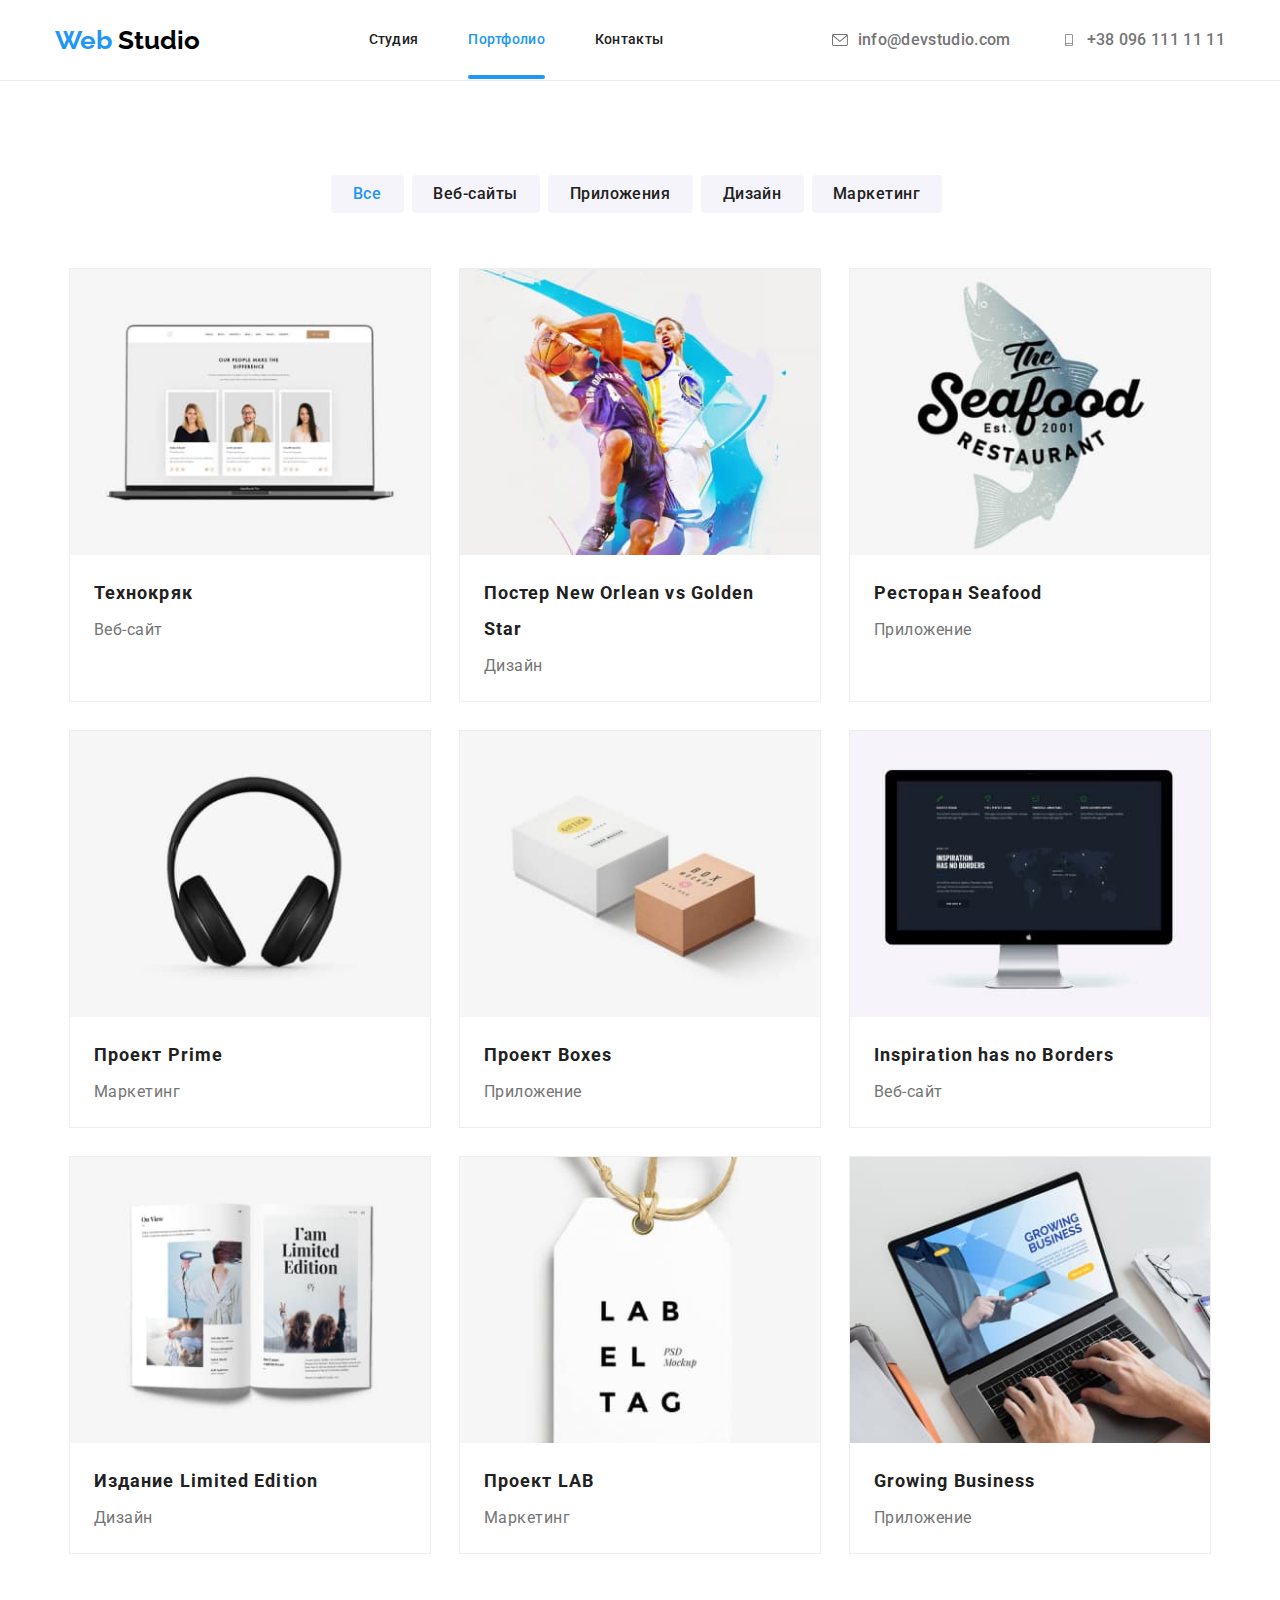
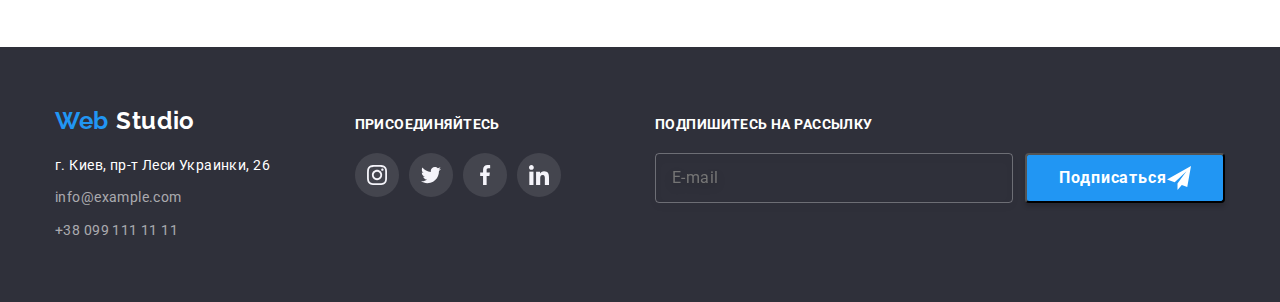
==== commit db5e3616: "hw8_paddding" ====
--- a/portfolio.html
+++ b/portfolio.html
@@ -65,7 +65,7 @@
             </button>
             <nav class="">
                 <ul class="mob-menu-list list ">
-                    <li class="mob-menu-list__item"> <a class="link current mob-menu-list__link active" href="./index.html">Студия</a></li>
+                    <li class="mob-menu-list__item"> <a class="link  mob-menu-list__link active" href="./index.html">Студия</a></li>
                     <li class="mob-menu-list__item"> <a class="link mob-menu-list__link " href="./portfolio.html">Портфолио</a>
                     </li>
                     <li class="mob-menu-list__item"> <a class="link mob-menu-list__link" href="#contact">Контакты</a></li>
--- a/css/main.min.css
+++ b/css/main.min.css
@@ -1,2 +1,2 @@
-body{font-family:'Roboto', sans-serif;font-weight:normal;background:#E5E5E5;color:#212121}h1,h2,h3,h4,h5,h6,p,ul,li{margin:0;padding:0}img{display:block;width:100%}.list{list-style:none}.container{width:100%;margin:0 auto;padding:0 15px}@media screen and (min-width: 480px){.container{width:480px;margin:0 auto;padding:0 15px}}@media screen and (min-width: 768px){.container{width:768px;margin:0 auto;padding:0 15px}}@media screen and (min-width: 1200px){.container{width:1200px;margin:0 auto;padding:0 15px}}.link{color:#212121;text-decoration:none;cursor:pointer}.header__container,.site-list,.connect__list--link,.hero-list__container,.social-list,.social-list__link,.customer-list__link,.footer-social,.footer-social__link,.button-footer-form,.portfolio-main,.polisity-label,.button-checkbox{display:-webkit-box;display:-ms-flexbox;display:flex;-webkit-box-pack:center;-ms-flex-pack:center;justify-content:center;-webkit-box-align:center;-ms-flex-align:center;align-items:center}.visually-hidden{position:absolute;width:1px;height:1px;margin:-1px;border:0;padding:0;white-space:nowrap;-webkit-clip-path:inset(100%);clip-path:inset(100%);clip:rect(0 0 0 0);overflow:hidden}:root{--first-color: #212121;--accent-color: #2196F3;--second-color: #757575;--other-color: #FFFFFF;--font-main:"Roboto", sans-serif;--font-second: "Raleway"}.page__header{background:var(--other-color)}.list{list-style:none}.page__header--portfolio{border-bottom:1px solid #ECECEC;background:var(--other-color)}@media screen and (min-width: 767px){.header__container{height:80px}}@media screen and (max-width: 767px){.header__container{height:60px}}@media screen and (max-width: 767px){.site-list{display:none}}.connect{margin-left:auto}@media screen and (max-width: 767px){.connect{display:none}}@media screen and (min-width: 768px){.site-list__item:not(:last-child){margin-right:50px}}.site-list{font-weight:500;font-size:14px;letter-spacing:0.02em;line-height:1.14;text-align:center}@media screen and (max-width: 1199px){.site-list{margin-right:50px}}@media screen and (max-width: 1199px){.connect__list{margin:21px 15px}}@media screen and (min-width: 1200px){.connect__list{display:-webkit-box;display:-ms-flexbox;display:flex}}@media screen and (min-width: 1200px){.link__start{margin-right:50px}}.connect__list--link{font-weight:500;font-style:normal;font-size:16px;line-height:1.14;letter-spacing:0.02em;color:var(--second-color);-webkit-transition:color 250ms cubic-bezier(0.4, 0, 0.2, 1);transition:color 250ms cubic-bezier(0.4, 0, 0.2, 1);padding:32px 0}.connect__list--link:hover,.connect__list--link:focus{color:var(--accent-color)}.connect__list--link:focus .connect__icon--mail,.connect__list--link:focus .connect__icon--tel,.connect__list--link:hover .connect__icon--mail,.connect__list--link:hover .connect__icon--tel{fill:var(--accent-color)}@media screen and (max-width: 1199px){.connect__list--link{-webkit-box-pack:start;-ms-flex-pack:start;justify-content:flex-start;margin-bottom:10px;padding:0;font-weight:500;font-size:12px;line-height:1.1;letter-spacing:0.02em}}.connect__icon--mail,.connect__icon--tel{margin-right:10px;fill:var(--second-color);-webkit-transition:fill 250ms cubic-bezier(0.4, 0, 0.2, 1);transition:fill 250ms cubic-bezier(0.4, 0, 0.2, 1)}.site-list__item:hover .link,.site-list__item:focus .link{color:var(--accent-color)}.site-list__link{position:relative;-webkit-transition:color 250ms cubic-bezier(0.4, 0, 0.2, 1);transition:color 250ms cubic-bezier(0.4, 0, 0.2, 1);padding:32px 0}.site-list__link.active::after{display:-webkit-box;display:-ms-flexbox;display:flex;content:'';position:absolute;width:100%;height:4px;bottom:0;background:var(--accent-color);border-radius:2px}@media screen and (max-width: 767px){.mob-menu{display:none}}.menu-open-btn{margin:10px 10px 10px auto;background:none;border:none}@media screen and (min-width: 768px){.menu-open-btn{display:none}}.menu-open-btn:hover,.menu-open-btn:focus{fill:var(--accent-color);cursor:pointer}.mob-menu{position:fixed;z-index:1;top:0;width:100%;height:100%;display:-webkit-box;display:-ms-flexbox;display:flex;-webkit-box-orient:vertical;-webkit-box-direction:normal;-ms-flex-direction:column;flex-direction:column;-webkit-box-pack:justify;-ms-flex-pack:justify;justify-content:space-between;background-color:#fff;-webkit-transform:translateX(100%);transform:translateX(100%);-webkit-transition:-webkit-transform 250ms cubic-bezier(0.4, 0, 0.2, 1);transition:-webkit-transform 250ms cubic-bezier(0.4, 0, 0.2, 1);transition:transform 250ms cubic-bezier(0.4, 0, 0.2, 1);transition:transform 250ms cubic-bezier(0.4, 0, 0.2, 1), -webkit-transform 250ms cubic-bezier(0.4, 0, 0.2, 1)}.mob-menu.is-open{-webkit-transform:translateX(0%);transform:translateX(0%)}.mob-menu-list__item{margin:48px auto 32px 40px;font-weight:500;font-size:40px;line-height:47px;letter-spacing:0.02em}.menu-close-btn{display:block;margin:10px 15px 0 auto;background:none;border:none}.menu-close-btn:hover,.menu-close-btn:focus{fill:var(--accent-color);cursor:pointer}.mob-connect-list{margin-bottom:64px}.mob-connect-list__item{margin:32px auto 32px 40px}.mob-connect-list__link--tel{font-weight:500;font-size:34px;line-height:40px;letter-spacing:0.02em;color:var(--accent-color)}.mob-connect-list__link--mail{font-weight:500;font-size:24px;line-height:28px;letter-spacing:0.02em;color:#757575}.mob-menu-social-list{display:-webkit-box;display:-ms-flexbox;display:flex;margin-bottom:48px;margin-left:20px;font-weight:500;font-size:18px;line-height:22px;letter-spacing:0.02em;color:var(--accent-color)}.mob-menu-social-list__item:nth-child(-n+4){margin-left:10px;padding-right:10px}.mob-menu-social-list__item:nth-child(-n+3){border-right:1px solid rgba(33,33,33,0.2)}.header__logo{text-decoration:none;margin-right:93px;font-weight:bold;font-size:26px;line-height:31px;font-family:var(--font-second);font-style:normal;font-weight:bold;font-size:26px;line-height:1.19}@media screen and (max-width: 1199px){.header__logo{margin-left:15px;font-weight:bold;font-size:24px;line-height:28px;letter-spacing:0.03em}}@media screen and (max-width: 767px){.header__logo{position:absolute;left:15px}}.header__logo--start{color:var(--accent-color)}.header__logo--end{color:#000}@media screen and (max-width: 767px){.order{background:#2F303A;background-image:-webkit-gradient(linear, left top, left bottom, from(rgba(47,48,58,0.4)), to(rgba(47,48,58,0.4))),url(../images/hero-bg-mob.jpg);background-image:linear-gradient(rgba(47,48,58,0.4), rgba(47,48,58,0.4)),url(../images/hero-bg-mob.jpg);background-repeat:no-repeat;background-position:center;background-size:cover;padding:200px 0}}@media screen and (max-width: 767px) and (min-device-pixel-ratio: 2), screen and (max-width: 767px) and (-webkit-min-device-pixel-ratio: 2), screen and (max-width: 767px) and (min-resolution: 192dpi), screen and (max-width: 767px) and (min-resolution: 2dppx){.order{background:#2F303A;background-image:-webkit-gradient(linear, left top, left bottom, from(rgba(47,48,58,0.4)), to(rgba(47,48,58,0.4))),url(../images/hero-bg-mob2x.jpg);background-image:linear-gradient(rgba(47,48,58,0.4), rgba(47,48,58,0.4)),url(../images/hero-bg-mob2x.jpg);background-repeat:no-repeat;background-position:center;background-size:cover}}@media screen and (max-width: 1199px){.order{background:#2F303A;background-image:-webkit-gradient(linear, left top, left bottom, from(rgba(47,48,58,0.4)), to(rgba(47,48,58,0.4))),url(../images/hero-bg-tab.jpg);background-image:linear-gradient(rgba(47,48,58,0.4), rgba(47,48,58,0.4)),url(../images/hero-bg-tab.jpg);background-repeat:no-repeat;background-position:center;background-size:cover;padding:200px 0}}@media screen and (max-width: 1199px) and (min-device-pixel-ratio: 2), screen and (max-width: 1199px) and (-webkit-min-device-pixel-ratio: 2), screen and (max-width: 1199px) and (min-resolution: 192dpi), screen and (max-width: 1199px) and (min-resolution: 2dppx){.order{background:#2F303A;background-image:-webkit-gradient(linear, left top, left bottom, from(rgba(47,48,58,0.4)), to(rgba(47,48,58,0.4))),url(../images/hero-bg-tab2x.jpg);background-image:linear-gradient(rgba(47,48,58,0.4), rgba(47,48,58,0.4)),url(../images/hero-bg-tab2x.jpg);background-repeat:no-repeat;background-position:center;background-size:cover}}@media screen and (min-width: 1200px){.order{padding-top:200px;padding-bottom:200px;text-align:center;background:#2F303A;background-image:-webkit-gradient(linear, left top, left bottom, from(rgba(47,48,58,0.4)), to(rgba(47,48,58,0.4))),url(../images/hero-bg.jpg);background-image:linear-gradient(rgba(47,48,58,0.4), rgba(47,48,58,0.4)),url(../images/hero-bg.jpg);background-repeat:no-repeat;background-position:center;background-size:cover}}.order-text{width:696px;margin-left:auto;margin-right:auto;margin-bottom:30px;font-weight:900;font-size:44px;line-height:1.3;text-align:center;color:var(--other-color);letter-spacing:0.06em;text-transform:uppercase}@media screen and (max-width: 1199px){.order-text{width:360px;font-size:26px;line-height:1.61}}@media screen and (max-width: 767px){.order-title{text-align:center}}@media screen and (max-width: 1199px){.order-title{text-align:center}}.order-button{background:var(--accent-color);-webkit-box-shadow:0px 4px 4px rgba(0,0,0,0.15);box-shadow:0px 4px 4px rgba(0,0,0,0.15);border-radius:4px;color:var(--other-color);width:200px;height:50px}.order-button:hover .button,.order-button:focus .button{color:#188CE8}.button-text{font-family:var(--font-main);font-style:normal;font-weight:bold;font-size:16px;line-height:1.87}.hero{background:var(--other-color);padding-bottom:94px;padding-top:94px}@media screen and (min-width: 768px){.hero-list{display:-webkit-box;display:-ms-flexbox;display:flex}}@media screen and (max-width: 1199px){.hero-list{-ms-flex-wrap:wrap;flex-wrap:wrap}}@media screen and (min-width: 1200px){.hero-list{-webkit-box-align:center;-ms-flex-align:center;align-items:center}}.title{font-weight:bold;font-size:14px;line-height:1,14;letter-spacing:0.03em;text-transform:uppercase;margin-bottom:10px}@media screen and (max-width: 767px){.title{text-align:center;margin-bottom:10px}}.title__content{font-size:14px;line-height:1.71;color:var(--second-color);letter-spacing:0.03em}@media screen and (max-width: 767px){.title__content{margin-bottom:30px}}.hero-list__container{height:120px;background:#F5F4FA;border-radius:4px;margin-bottom:30px}@media screen and (min-width: 768px){.hero-list__item{width:calc((100% - 2 * 30px) / 2);margin:15px}}@media screen and (min-width: 1200px){margin-right:30px;min-width:270px}.work{text-align:center;background:var(--other-color);padding-bottom:94px}@media screen and (max-width: 767px){.work{display:none}}@media screen and (max-width: 1199px){.work{display:none}}.work-list{display:-webkit-box;display:-ms-flexbox;display:flex}.work-list__item:not(:last-child){margin-right:27px}.work__title{font-weight:bold;font-size:36px;line-height:1.16;margin-bottom:50px;margin-left:auto;margin-right:auto}.work-list__item{position:relative}.work__text{position:absolute;left:0;bottom:0;width:100%;height:70px;padding:27px 0;font-weight:bold;font-size:14px;line-height:1.14;text-align:center;letter-spacing:0.03em;text-transform:uppercase;background:rgba(47,48,58,0.8);color:var(--other-color)}@media screen and (min-width: 1200px){img{display:block}}.team{background:#F5F4FA;text-align:center;display:-webkit-box;display:-ms-flexbox;display:flex;padding-bottom:94px;padding-top:94px}@media screen and (min-width: 768px){.team-list{display:-webkit-box;display:-ms-flexbox;display:flex}}@media screen and (max-width: 1199px){.team-list{-ms-flex-wrap:wrap;flex-wrap:wrap}}@media screen and (max-width: 767px){.team-list__item:not(:last-child){margin-bottom:30px}}@media screen and (min-width: 1200px){.team-list__item:not(:last-child){margin-right:30px}}.team-list__item{background:var(--other-color);-webkit-box-shadow:0px 1px 3px rgba(0,0,0,0.12),0px 1px 1px rgba(0,0,0,0.14),0px 2px 1px rgba(0,0,0,0.2);box-shadow:0px 1px 3px rgba(0,0,0,0.12),0px 1px 1px rgba(0,0,0,0.14),0px 2px 1px rgba(0,0,0,0.2);border-radius:0px 0px 4px 4px}@media screen and (max-width: 1199px){.team-list__item{-ms-flex-preferred-size:calc((100% - 2 * 30px) / 2);flex-basis:calc((100% - 2 * 30px) / 2);margin:15px}}.team-container{padding:30px 0 30px 0}.team__title{-webkit-box-pack:center;-ms-flex-pack:center;justify-content:center;font-weight:bold;font-size:36px;line-height:1.16;letter-spacing:0.03em;display:-webkit-box;display:-ms-flexbox;display:flex;margin-left:auto;margin-right:auto;margin-bottom:50px}.team-container__subtitle{font-weight:500;font-size:16px;line-height:1.187;letter-spacing:0.03em;margin-bottom:10px}.team-container__functions{font-size:16px;line-height:1.18;color:var(--second-color);margin-bottom:16px}.social-list__link{width:44px;height:44px;background-color:var(--other-color);border-radius:50%;-webkit-transition:background-color 250ms cubic-bezier(0.4, 0, 0.2, 1);transition:background-color 250ms cubic-bezier(0.4, 0, 0.2, 1)}.social-list__link:hover,.social-list__link:focus{background-color:var(--accent-color)}.social-list__link:hover .social-list__icon,.social-list__link:focus .social-list__icon{fill:var(--other-color)}.social-list__item+.social-list__item{margin-left:10px}.social-list__icon{fill:#AFB1B8;-webkit-transition:fill 250ms cubic-bezier(0.4, 0, 0.2, 1);transition:fill 250ms cubic-bezier(0.4, 0, 0.2, 1)}.customer{padding:94px 0;background-color:var(--other-color)}.container{padding:0}.customer__title{font-weight:bold;font-size:36px;line-height:1.15;text-align:center;letter-spacing:0.03em;margin-bottom:50px}.customer-list{display:-webkit-box;display:-ms-flexbox;display:flex}@media screen and (min-width: 480px){.customer-list{-ms-flex-wrap:wrap;flex-wrap:wrap}}@media screen and (min-width: 1200px){.customer-list{-webkit-box-pack:center;-ms-flex-pack:center;justify-content:center;margin-left:-30px}}.customer-list__item{display:-webkit-box;display:-ms-flexbox;display:flex}@media screen and (max-width: 767px){.customer-list__item{-ms-flex-preferred-size:calc((100% - 2 * 30px) / 2);flex-basis:calc((100% - 2 * 30px) / 2);margin:15px}}@media screen and (max-width: 1199px){.customer-list__item{width:calc((100% - 3 * 30px) / 3);margin:15px}}@media screen and (min-width: 1200px){.customer-list__item{width:calc(100% / 6 - 30px);margin-left:30px}}.customer-list__link{border:1px solid #AFB1B8;-webkit-box-sizing:border-box;box-sizing:border-box;border-radius:4px;width:210px;height:92px;-webkit-transition:border-color 250ms cubic-bezier(0.4, 0, 0.2, 1);transition:border-color 250ms cubic-bezier(0.4, 0, 0.2, 1)}@media screen and (max-width: 1199px){.customer-list__link{width:226px}}.customer-list__icon{fill:#AFB1B8;-webkit-transition:fill 250ms cubic-bezier(0.4, 0, 0.2, 1);transition:fill 250ms cubic-bezier(0.4, 0, 0.2, 1)}.customer-list__link:hover,.customer-list__link:focus{border-color:var(--accent-color)}.customer-list__link:focus .customer-list__icon,.customer-list__link:hover .customer-list__icon{fill:var(--accent-color)}@media screen and (min-width: 768px){.main-footer{display:-webkit-box;display:-ms-flexbox;display:flex;-ms-flex-wrap:wrap;flex-wrap:wrap;-webkit-box-pack:justify;-ms-flex-pack:justify;justify-content:space-between}}@media screen and (min-width: 1200px){.main-footer{-ms-flex-wrap:nowrap;flex-wrap:nowrap;-webkit-box-align:baseline;-ms-flex-align:baseline;align-items:baseline}}.contact-footer{background:#2F303A;padding:60px 0;margin-left:auto;margin-right:auto}@media screen and (max-width: 767px){.contact-footer{display:block;text-align:center}}.contact-link{color:var(--second-color)}.footer-contact{margin-top:20px}@media screen and (max-width: 767px){.footer-contact{margin-bottom:60px;margin-top:20px}}@media screen and (max-width: 1199px){.footer-contact{margin-bottom:60px;margin-top:20px}}.footer-contact__item:hover .link,.footer-contact__item:focus .link{color:var(--accent-color)}.footer-left{text-decoration:none}@media screen and (max-width: 1199px){.footer-left{margin-left:auto;text-align:center}}@media screen and (min-width: 1200px){.footer-left{margin-right:60px}}.logo-footer{text-decoration:none;font-family:Raleway;font-style:normal;font-weight:bold;font-size:24px;line-height:28px;text-align:center;letter-spacing:0.03em}@media screen and (max-width: 767px) and (min-width: 1200px){.logo-footer{display:-webkit-box;display:-ms-flexbox;display:flex;padding:0;margin-bottom:20px;text-decoration:none;margin-right:93px;font-weight:bold;font-size:26px;line-height:31px;font-family:var(--font-second);font-style:normal;font-weight:bold;font-size:26px;line-height:1.19}.logo-footer__start{color:var(--accent-color)}.logo-footer__end{color:var(--other-color)}}.logo-footer__start{color:var(--accent-color)}.logo-footer__end{color:var(--other-color)}.web-studio-color-studio-footer{color:var(--other-color)}.footer-contact__maps{font-style:normal;font-weight:normal;font-size:14px;line-height:1.5;color:var(--other-color);letter-spacing:0.03em;margin-bottom:20px;-webkit-transition:color 250ms cubic-bezier(0.4, 0, 0.2, 1);transition:color 250ms cubic-bezier(0.4, 0, 0.2, 1)}.maps-item{margin-bottom:9px}.mail-item{margin-bottom:9px}.footer-contact__mail,.footer-contact__tel{font-style:normal;font-weight:normal;font-size:14px;line-height:24px;letter-spacing:0.03em;color:rgba(255,255,255,0.6);-webkit-transition:color 250ms cubic-bezier(0.4, 0, 0.2, 1);transition:color 250ms cubic-bezier(0.4, 0, 0.2, 1)}@media screen and (max-width: 1199px){.footer-center{margin:0 auto;text-align:center}}.footer-center-title{color:var(--other-color);font-weight:bold;font-size:14px;line-height:1.33;letter-spacing:0.03em;text-transform:uppercase;margin-bottom:20px}@media screen and (max-width: 767px){.footer-social{margin-bottom:60px}}.footer-social__item+.footer-social__item{margin-left:10px}.footer-social__link{width:44px;height:44px;border-radius:50%;background-color:rgba(255,255,255,0.1);-webkit-transition:background-color 250ms cubic-bezier(0.4, 0, 0.2, 1);transition:background-color 250ms cubic-bezier(0.4, 0, 0.2, 1)}.footer-social__icon{fill:#F5F4FA}.footer-social__link:hover,.footer-social__link:focus{background-color:var(--accent-color)}@media screen and (max-width: 1199px){.footer-right{margin:0 auto;text-align:center}}@media screen and (min-width: 1200px){.footer-right{margin-left:70px}}@media screen and (min-width: 1200px){.footer-form-field{position:relative;display:-webkit-box;display:-ms-flexbox;display:flex}}.footer-right__title{margin-bottom:20px;font-weight:bold;font-size:14px;line-height:1.14;letter-spacing:0.03em;text-transform:uppercase;color:var(--other-color)}.footer-form-field input{padding:16px;letter-spacing:0.03em;font-weight:normal;font-size:16px;line-height:20px;color:rgba(255,255,255,0.6)}@media screen and (max-width: 1199px){.footer-form-field input{margin-bottom:20px}}.footer-input-email{width:450px;height:50px;border:1px solid rgba(255,255,255,0.3);-webkit-box-sizing:border-box;box-sizing:border-box;-webkit-filter:drop-shadow(0px 4px 4px rgba(0,0,0,0.15));filter:drop-shadow(0px 4px 4px rgba(0,0,0,0.15));border-radius:4px;background:none}@media screen and (min-width: 1200px){.footer-label-email{position:absolute;top:50%;left:15px;-webkit-transform:translateY(-50%);transform:translateY(-50%)}}.button-footer-form{width:200px;height:50px;margin-left:12px;background:var(--accent-color);-webkit-box-shadow:0px 4px 4px rgba(0,0,0,0.15);box-shadow:0px 4px 4px rgba(0,0,0,0.15);border-radius:4px}@media screen and (max-width: 767px){.button-footer-form{margin:20px auto}}@media screen and (max-width: 1199px){.button-footer-form{margin:0 auto}}.footer-button-text{letter-spacing:0.06em;font-weight:bold;font-size:16px;line-height:2.14;color:var(--other-color)}.portfolio-section{background:var(--other-color);padding-bottom:94px;padding-top:94px}@media screen and (max-width: 767px){.portfolio-section{padding:60px 15px}}.portfolio-main{margin-bottom:56px}@media screen and (max-width: 767px){.portfolio-main{display:-webkit-box;display:-ms-flexbox;display:flex;-ms-flex-wrap:wrap;flex-wrap:wrap;-webkit-box-pack:start;-ms-flex-pack:start;justify-content:flex-start}}@media screen and (max-width: 767px){.portfolio-list{width:450px}}@media screen and (min-width: 768px){.portfolio-list{display:-webkit-box;display:-ms-flexbox;display:flex;-ms-flex-wrap:wrap;flex-wrap:wrap;margin-top:-30px;margin-left:-15px;width:100%}}.portfolio-list--image{outline:1px solid #EEEEEE;-webkit-transition:-webkit-box-shadow 250ms cubic-bezier(0.4, 0, 0.2, 1);transition:-webkit-box-shadow 250ms cubic-bezier(0.4, 0, 0.2, 1);transition:box-shadow 250ms cubic-bezier(0.4, 0, 0.2, 1);transition:box-shadow 250ms cubic-bezier(0.4, 0, 0.2, 1), -webkit-box-shadow 250ms cubic-bezier(0.4, 0, 0.2, 1)}@media screen and (max-width: 767px){.portfolio-list--image{margin-bottom:30px}}@media screen and (max-width: 1199px){.portfolio-list--image{width:calc(100% / 2 - 30px);margin-left:30px;margin-top:30px}}@media screen and (min-width: 1200px){.portfolio-list--image{-ms-flex-preferred-size:calc(100% / 3 - 30px);flex-basis:calc(100% / 3 - 30px);margin-left:30px;margin-top:30px}}.portfolio-list--image:focus,.portfolio-list--image:hover{-webkit-box-shadow:0px 1px 1px rgba(0,0,0,0.12),0px 4px 4px rgba(0,0,0,0.06),1px 4px 6px rgba(0,0,0,0.16);box-shadow:0px 1px 1px rgba(0,0,0,0.12),0px 4px 4px rgba(0,0,0,0.06),1px 4px 6px rgba(0,0,0,0.16)}.portfolio-list--image:hover .portfolio-overlay{-webkit-transform:translateY(0);transform:translateY(0)}.thumb-portfolio{position:relative;overflow:hidden}.portfolio-overlay{position:absolute;top:0;left:0;width:100%;height:100%;-webkit-transform:translateY(101%);transform:translateY(101%);width:370px;height:294px;-webkit-transition:-webkit-transform 250ms cubic-bezier(0.4, 0, 0.2, 1);transition:-webkit-transform 250ms cubic-bezier(0.4, 0, 0.2, 1);transition:transform 250ms cubic-bezier(0.4, 0, 0.2, 1);transition:transform 250ms cubic-bezier(0.4, 0, 0.2, 1), -webkit-transform 250ms cubic-bezier(0.4, 0, 0.2, 1);background:rgba(33,150,243,0.9)}@media screen and (max-width: 767px){.portfolio-overlay{width:450px;height:294px}}.portfolio-overlay--text{position:absolute;top:50%;left:50%;-webkit-transform:translate(-50%, -50%);transform:translate(-50%, -50%);width:322px;height:168px;font-weight:normal;font-size:18px;line-height:1.55;letter-spacing:0.03em;color:var(--other-color)}.portfolio-paragraf{padding:20px 24px}.portfolio-paragraf--title{font-weight:bold;font-size:18px;line-height:2;letter-spacing:0.06em;margin-bottom:4px}.portfolio-paragraf--function{color:var(--second-color);font-size:16px;line-height:1.87;letter-spacing:0.03em}.portfolio-container{margin:0 auto}.current{color:var(--accent-color)}.portfolio-main__button,.order-button{cursor:pointer;border:none}.portfolio-main__button{margin-bottom:15px;background:#F5F4FA;border-radius:4px;color:var(--brand-color);margin-right:8px;-webkit-transition:color 250ms cubic-bezier(0.4, 0, 0.2, 1),background-color 250ms cubic-bezier(0.4, 0, 0.2, 1),-webkit-box-shadow 250ms cubic-bezier(0.4, 0, 0.2, 1);transition:color 250ms cubic-bezier(0.4, 0, 0.2, 1),background-color 250ms cubic-bezier(0.4, 0, 0.2, 1),-webkit-box-shadow 250ms cubic-bezier(0.4, 0, 0.2, 1);transition:color 250ms cubic-bezier(0.4, 0, 0.2, 1),box-shadow 250ms cubic-bezier(0.4, 0, 0.2, 1),background-color 250ms cubic-bezier(0.4, 0, 0.2, 1);transition:color 250ms cubic-bezier(0.4, 0, 0.2, 1),box-shadow 250ms cubic-bezier(0.4, 0, 0.2, 1),background-color 250ms cubic-bezier(0.4, 0, 0.2, 1),-webkit-box-shadow 250ms cubic-bezier(0.4, 0, 0.2, 1)}.portfolio-main__button:focus,.portfolio-main__button:hover{background-color:var(--accent-color);color:#F5F4FA;-webkit-box-shadow:0px 3px 1px rgba(0,0,0,0.1),0px 1px 2px rgba(0,0,0,0.08),0px 2px 2px rgba(0,0,0,0.12);box-shadow:0px 3px 1px rgba(0,0,0,0.1),0px 1px 2px rgba(0,0,0,0.08),0px 2px 2px rgba(0,0,0,0.12)}.current{color:var(--accent-color)}.button-all{font-family:var(--font-main);font-weight:500;font-size:16px;line-height:1.62;letter-spacing:0.03em;width:73px;height:38px;left:495px;top:174px}.button-web{font-family:var(--font-main);font-weight:500;font-size:16px;line-height:1.62;letter-spacing:0.03em;width:128px;height:38px;left:576px;top:174px}.button-app{font-family:var(--font-main);font-weight:500;font-size:16px;line-height:1.62;letter-spacing:0.03em;width:145px;height:38px;left:712px;top:174px}.button-design{font-family:var(--font-main);font-weight:500;font-size:16px;line-height:1.62;letter-spacing:0.03em;width:103px;height:38px;left:865px;top:174px}.button-marketing{font-family:var(--font-main);font-weight:500;font-size:16px;line-height:1.62;letter-spacing:0.03em;width:130px;height:38px;left:976px;top:174px}.portfolio{font-weight:500;font-size:16px;line-height:1.62}.portfolio-paragraf--title{font-weight:bold;font-size:18px;line-height:2;letter-spacing:0.06em}.title-function{font-size:16px;line-height:1.87;color:var(--second-color);letter-spacing:0.03em}textarea{resize:none}.modal{position:absolute;left:50%;top:50%;-webkit-transform:translate(-50%, -50%);transform:translate(-50%, -50%);width:528px;height:581px;background:var(--other-color);-webkit-box-shadow:0px 1px 3px rgba(0,0,0,0.12),0px 1px 1px rgba(0,0,0,0.14),0px 2px 1px rgba(0,0,0,0.2);box-shadow:0px 1px 3px rgba(0,0,0,0.12),0px 1px 1px rgba(0,0,0,0.14),0px 2px 1px rgba(0,0,0,0.2);border-radius:4px;-webkit-transition:background 250ms cubic-bezier(0.4, 0, 0.2, 1);transition:background 250ms cubic-bezier(0.4, 0, 0.2, 1)}@media screen and (max-width: 767px){.modal{width:450px;height:609px}}.backdrop{position:fixed;left:0px;top:0px;width:100%;height:100%;background:rgba(0,0,0,0.2);-webkit-transition:background 250ms cubic-bezier(0.4, 0, 0.2, 1);transition:background 250ms cubic-bezier(0.4, 0, 0.2, 1)}.backdrop.is-hidden{pointer-events:none;opacity:0;visibility:hidden}.modal-icon{position:absolute;top:0;right:0;margin:6px;padding:0;cursor:pointer;-webkit-transition:fill 250ms cubic-bezier(0.4, 0, 0.2, 1);transition:fill 250ms cubic-bezier(0.4, 0, 0.2, 1)}.modal-icon:hover{fill:var(--accent-color)}.modal-button{position:absolute;top:0;right:0;margin:8px;width:30px;height:30px;border-radius:50%;background:var(--other-color);border:1px solid rgba(0,0,0,0.1)}.modal-title{font-weight:bold;font-size:20px;line-height:23px;text-align:center;letter-spacing:0.03em;color:var(--first-color);margin:40px auto 30px auto}@media screen and (max-width: 767px){.modal-title{width:370px}}.form{padding:0;margin:0;width:448px;margin-left:auto;margin-right:auto}@media screen and (max-width: 767px){.form{width:370px}}.form-field{display:-webkit-box;display:-ms-flexbox;display:flex;-webkit-box-orient:vertical;-webkit-box-direction:normal;-ms-flex-direction:column;flex-direction:column;position:relative}.form-label{margin-bottom:4px;font-weight:normal;font-size:12px;line-height:1.16;letter-spacing:0.01em;color:var(--second-color)}.form-input{padding-left:42px;width:100%;height:40px;margin-bottom:10px;border:1px solid rgba(33,33,33,0.2);-webkit-box-sizing:border-box;box-sizing:border-box;border-radius:4px;outline:none;cursor:pointer;-webkit-transition:border-color 250ms cubic-bezier(0.4, 0, 0.2, 1);transition:border-color 250ms cubic-bezier(0.4, 0, 0.2, 1)}.form-input:focus{border-color:var(--accent-color)}.form-icon{position:absolute;top:55%;left:15px;-webkit-transform:translateY(-50%);transform:translateY(-50%)}.form-input:focus+.form-icon{fill:var(--accent-color);-webkit-transition:fill 250ms cubic-bezier(0.4, 0, 0.2, 1);transition:fill 250ms cubic-bezier(0.4, 0, 0.2, 1)}.form-coments{padding:12px 16px;height:120px;border:1px solid rgba(33,33,33,0.2);-webkit-box-sizing:border-box;box-sizing:border-box;border-radius:4px}.polisity-label{font-weight:normal;font-size:14px;line-height:1.2;letter-spacing:0.03em;color:var(--second-color)}@media screen and (max-width: 767px){.polisity-label{font-size:12px}}.polisity-label::before{content:'';width:15px;height:15px;border:1px solid var(--first-color);border-radius:2px;margin-right:7px}.polisity-check:checked+.polisity-label::before{border:none;background-image:url(../images/icon-check.svg);background-repeat:no-repeat;background-position:center;block-size:cover}.polisity-link{color:var(--accent-color)}.checkbox-content{padding:20px 0 30px 0}.button-checkbox{margin:0 auto;font-weight:bold;font-size:16px;line-height:1.87;width:200px;height:50px;background:#188CE8;-webkit-box-shadow:0px 4px 4px rgba(0,0,0,0.15);box-shadow:0px 4px 4px rgba(0,0,0,0.15);border-radius:4px;color:var(--other-color)}
+body{font-family:'Roboto', sans-serif;font-weight:normal;background:#E5E5E5;color:#212121}h1,h2,h3,h4,h5,h6,p,ul,li{margin:0;padding:0}img{display:block;width:100%}.list{list-style:none}.container{min-width:320px}.container{width:100%;margin:0 auto;padding:0 15px}@media screen and (min-width: 480px){.container{width:480px;margin:0 auto;padding:0 15px}}@media screen and (min-width: 768px){.container{width:768px;margin:0 auto;padding:0 15px}}@media screen and (min-width: 1200px){.container{width:1200px;margin:0 auto;padding:0 15px}}.link{color:#212121;text-decoration:none;cursor:pointer}.header__container,.site-list,.connect__list--link,.hero-list__container,.social-list,.social-list__link,.customer-list__link,.footer-social,.footer-social__link,.button-footer-form,.portfolio-main,.polisity-label,.button-checkbox{display:-webkit-box;display:-ms-flexbox;display:flex;-webkit-box-pack:center;-ms-flex-pack:center;justify-content:center;-webkit-box-align:center;-ms-flex-align:center;align-items:center}.visually-hidden{position:absolute;width:1px;height:1px;margin:-1px;border:0;padding:0;white-space:nowrap;-webkit-clip-path:inset(100%);clip-path:inset(100%);clip:rect(0 0 0 0);overflow:hidden}:root{--first-color: #212121;--accent-color: #2196F3;--second-color: #757575;--other-color: #FFFFFF;--font-main:"Roboto", sans-serif;--font-second: "Raleway"}.page__header{background:var(--other-color)}.list{list-style:none}.page__header--portfolio{border-bottom:1px solid #ECECEC;background:var(--other-color)}@media screen and (min-width: 767px){.header__container{height:80px}}@media screen and (max-width: 767px){.header__container{height:60px}}@media screen and (max-width: 767px){.site-list{display:none}}.connect{margin-left:auto}@media screen and (max-width: 767px){.connect{display:none}}@media screen and (min-width: 768px){.site-list__item:not(:last-child){margin-right:50px}}.site-list{font-weight:500;font-size:14px;letter-spacing:0.02em;line-height:1.14;text-align:center}@media screen and (max-width: 1199px){.connect__list{margin:21px 15px}}@media screen and (min-width: 1200px){.connect__list{display:-webkit-box;display:-ms-flexbox;display:flex}}@media screen and (min-width: 1200px){.link__start{margin-right:50px}}.connect__list--link{font-weight:500;font-style:normal;font-size:16px;line-height:1.14;letter-spacing:0.02em;color:var(--second-color);-webkit-transition:color 250ms cubic-bezier(0.4, 0, 0.2, 1);transition:color 250ms cubic-bezier(0.4, 0, 0.2, 1);padding:32px 0}.connect__list--link:hover,.connect__list--link:focus{color:var(--accent-color)}.connect__list--link:focus .connect__icon--mail,.connect__list--link:focus .connect__icon--tel,.connect__list--link:hover .connect__icon--mail,.connect__list--link:hover .connect__icon--tel{fill:var(--accent-color)}@media screen and (max-width: 1199px){.connect__list--link{-webkit-box-pack:start;-ms-flex-pack:start;justify-content:flex-start;margin-bottom:10px;padding:0;font-weight:500;font-size:12px;line-height:1.1;letter-spacing:0.02em}}.connect__icon--mail,.connect__icon--tel{margin-right:10px;fill:var(--second-color);-webkit-transition:fill 250ms cubic-bezier(0.4, 0, 0.2, 1);transition:fill 250ms cubic-bezier(0.4, 0, 0.2, 1)}.site-list__item:hover .link,.site-list__item:focus .link{color:var(--accent-color)}.site-list__link{position:relative;-webkit-transition:color 250ms cubic-bezier(0.4, 0, 0.2, 1);transition:color 250ms cubic-bezier(0.4, 0, 0.2, 1);padding:32px 0}.site-list__link.active::after{display:-webkit-box;display:-ms-flexbox;display:flex;content:'';position:absolute;width:100%;height:4px;bottom:0;background:var(--accent-color);border-radius:2px}@media screen and (max-width: 767px){.mob-menu{display:none}}.menu-open-btn{margin:10px 10px 10px auto;background:none;border:none}@media screen and (min-width: 768px){.menu-open-btn{display:none}}.menu-open-btn:hover,.menu-open-btn:focus{fill:var(--accent-color);cursor:pointer}.mob-menu{position:fixed;z-index:1;top:0;width:100%;height:100%;display:-webkit-box;display:-ms-flexbox;display:flex;-webkit-box-orient:vertical;-webkit-box-direction:normal;-ms-flex-direction:column;flex-direction:column;-webkit-box-pack:justify;-ms-flex-pack:justify;justify-content:space-between;background-color:#fff;-webkit-transform:translateX(100%);transform:translateX(100%);-webkit-transition:-webkit-transform 250ms cubic-bezier(0.4, 0, 0.2, 1);transition:-webkit-transform 250ms cubic-bezier(0.4, 0, 0.2, 1);transition:transform 250ms cubic-bezier(0.4, 0, 0.2, 1);transition:transform 250ms cubic-bezier(0.4, 0, 0.2, 1), -webkit-transform 250ms cubic-bezier(0.4, 0, 0.2, 1)}.mob-menu.is-open{-webkit-transform:translateX(0%);transform:translateX(0%)}.mob-menu-list__item{margin:48px auto 32px 40px;font-weight:500;font-size:40px;line-height:47px;letter-spacing:0.02em}.menu-close-btn{display:block;margin:10px 15px 0 auto;background:none;border:none}.menu-close-btn:hover,.menu-close-btn:focus{fill:var(--accent-color);cursor:pointer}.mob-connect-list{margin-bottom:64px}.mob-connect-list__item{margin:32px auto 32px 40px}.mob-connect-list__link--tel{font-weight:500;font-size:34px;line-height:40px;letter-spacing:0.02em;color:var(--accent-color)}.mob-connect-list__link--mail{font-weight:500;font-size:24px;line-height:28px;letter-spacing:0.02em;color:#757575}.mob-menu-social-list{display:-webkit-box;display:-ms-flexbox;display:flex;margin-bottom:48px;margin-left:20px;font-weight:500;font-size:18px;line-height:22px;letter-spacing:0.02em;color:var(--accent-color)}.mob-menu-social-list__item:nth-child(-n+4){margin-left:10px;padding-right:10px}.mob-menu-social-list__item:nth-child(-n+3){border-right:1px solid rgba(33,33,33,0.2)}.header__logo{text-decoration:none;margin-right:auto;font-weight:bold;font-size:26px;line-height:31px;font-family:var(--font-second);font-style:normal;font-weight:bold;font-size:26px;line-height:1.19}@media screen and (max-width: 1199px){.header__logo{font-weight:bold;font-size:24px;line-height:28px;letter-spacing:0.03em}}@media screen and (max-width: 767px){.header__logo{left:15px}}.header__logo--start{color:var(--accent-color)}.header__logo--end{color:#000}@media screen and (max-width: 767px){.order{background:#2F303A;background-image:-webkit-gradient(linear, left top, left bottom, from(rgba(47,48,58,0.4)), to(rgba(47,48,58,0.4))),url(../images/hero-bg-mob.jpg);background-image:linear-gradient(rgba(47,48,58,0.4), rgba(47,48,58,0.4)),url(../images/hero-bg-mob.jpg);background-repeat:no-repeat;background-position:center;background-size:cover}}@media screen and (max-width: 767px) and (min-device-pixel-ratio: 2), screen and (max-width: 767px) and (-webkit-min-device-pixel-ratio: 2), screen and (max-width: 767px) and (min-resolution: 192dpi), screen and (max-width: 767px) and (min-resolution: 2dppx){.order{background:#2F303A;background-image:-webkit-gradient(linear, left top, left bottom, from(rgba(47,48,58,0.4)), to(rgba(47,48,58,0.4))),url(../images/hero-bg-mob2x.jpg);background-image:linear-gradient(rgba(47,48,58,0.4), rgba(47,48,58,0.4)),url(../images/hero-bg-mob2x.jpg);background-repeat:no-repeat;background-position:center;background-size:cover}}@media screen and (max-width: 1199px){.order{background:#2F303A;background-image:-webkit-gradient(linear, left top, left bottom, from(rgba(47,48,58,0.4)), to(rgba(47,48,58,0.4))),url(../images/hero-bg-tab.jpg);background-image:linear-gradient(rgba(47,48,58,0.4), rgba(47,48,58,0.4)),url(../images/hero-bg-tab.jpg);background-repeat:no-repeat;background-position:center;background-size:cover;padding:118px 0}}@media screen and (max-width: 1199px) and (min-device-pixel-ratio: 2), screen and (max-width: 1199px) and (-webkit-min-device-pixel-ratio: 2), screen and (max-width: 1199px) and (min-resolution: 192dpi), screen and (max-width: 1199px) and (min-resolution: 2dppx){.order{background:#2F303A;background-image:-webkit-gradient(linear, left top, left bottom, from(rgba(47,48,58,0.4)), to(rgba(47,48,58,0.4))),url(../images/hero-bg-tab2x.jpg);background-image:linear-gradient(rgba(47,48,58,0.4), rgba(47,48,58,0.4)),url(../images/hero-bg-tab2x.jpg);background-repeat:no-repeat;background-position:center;background-size:cover}}@media screen and (min-width: 1200px){.order{padding-top:200px;padding-bottom:200px;text-align:center;background:#2F303A;background-image:-webkit-gradient(linear, left top, left bottom, from(rgba(47,48,58,0.4)), to(rgba(47,48,58,0.4))),url(../images/hero-bg.jpg);background-image:linear-gradient(rgba(47,48,58,0.4), rgba(47,48,58,0.4)),url(../images/hero-bg.jpg);background-repeat:no-repeat;background-position:center;background-size:cover}}.order-text{width:696px;margin-left:auto;margin-right:auto;margin-bottom:30px;font-weight:900;font-size:44px;line-height:1.3;text-align:center;color:var(--other-color);letter-spacing:0.06em;text-transform:uppercase}@media screen and (max-width: 1199px){.order-text{max-width:360px;width:100vmin;font-size:26px;line-height:1.61}}@media screen and (max-width: 479px){.order-text{width:90vmin}}@media screen and (max-width: 1199px){.order-title{text-align:center}}.order-button{background:var(--accent-color);-webkit-box-shadow:0px 4px 4px rgba(0,0,0,0.15);box-shadow:0px 4px 4px rgba(0,0,0,0.15);border-radius:4px;color:var(--other-color);width:200px;height:50px}.order-button:hover .button,.order-button:focus .button{color:#188CE8}.button-text{font-family:var(--font-main);font-style:normal;font-weight:bold;font-size:16px;line-height:1.87}.hero{background:var(--other-color);padding-bottom:94px;padding-top:94px}@media screen and (max-width: 1199px){.hero{padding-top:60px;padding-bottom:60px}}@media screen and (min-width: 768px){.hero-list{display:-webkit-box;display:-ms-flexbox;display:flex;margin-top:-30px;margin-left:-30px}}@media screen and (max-width: 1199px){.hero-list{-ms-flex-wrap:wrap;flex-wrap:wrap}}@media screen and (min-width: 1200px){.hero-list{-webkit-box-align:center;-ms-flex-align:center;align-items:center}}.title{font-weight:bold;font-size:14px;line-height:1,14;letter-spacing:0.03em;text-transform:uppercase;margin-bottom:10px}@media screen and (max-width: 767px){.title{text-align:center;margin-bottom:10px}}.title__content{font-size:14px;line-height:1.71;color:var(--second-color);letter-spacing:0.03em}@media screen and (max-width: 767px){.title__content{margin-bottom:30px}}.hero-list__container{height:120px;background:#F5F4FA;border-radius:4px;margin-bottom:30px}@media screen and (min-width: 768px){.hero-list__item{width:calc(100% / 2 - 30px);margin-left:30px;margin-top:30px}}@media screen and (min-width: 1200px){margin-right:30px;min-width:270px}.work{text-align:center;background:var(--other-color);padding-bottom:94px}@media screen and (max-width: 1199px){.work{display:none}}.work-list{display:-webkit-box;display:-ms-flexbox;display:flex}.work-list__item:not(:last-child){margin-right:27px}.work__title{font-weight:bold;font-size:36px;line-height:1.16;margin-bottom:50px;margin-left:auto;margin-right:auto}.work-list__item{position:relative}.work__text{position:absolute;left:0;bottom:0;width:100%;height:70px;padding:27px 0;font-weight:bold;font-size:14px;line-height:1.14;text-align:center;letter-spacing:0.03em;text-transform:uppercase;background:rgba(47,48,58,0.8);color:var(--other-color)}@media screen and (min-width: 1200px){img{display:block}}.team{background:#F5F4FA;text-align:center;display:-webkit-box;display:-ms-flexbox;display:flex;padding-bottom:94px;padding-top:94px}@media screen and (max-width: 1199px){.team{padding:60px 0}}.team-list{margin-bottom:-15px}@media screen and (min-width: 768px){.team-list{display:-webkit-box;display:-ms-flexbox;display:flex;-ms-flex-wrap:wrap;flex-wrap:wrap;margin-left:-30px;margin-top:-30px}}@media screen and (min-width: 1200px){.team-list{-ms-flex-wrap:nowrap;flex-wrap:nowrap}}@media screen and (max-width: 767px){.team-list__item:not(:last-child){margin-bottom:30px}}.team-list__item{background:var(--other-color);-webkit-box-shadow:0px 1px 3px rgba(0,0,0,0.12),0px 1px 1px rgba(0,0,0,0.14),0px 2px 1px rgba(0,0,0,0.2);box-shadow:0px 1px 3px rgba(0,0,0,0.12),0px 1px 1px rgba(0,0,0,0.14),0px 2px 1px rgba(0,0,0,0.2);border-radius:0px 0px 4px 4px}@media screen and (min-width: 768px){.team-list__item{width:calc(100% / 2 - 30px);margin-left:30px;margin-top:30px}}.team-container{padding:30px 0 30px 0}.team__title{-webkit-box-pack:center;-ms-flex-pack:center;justify-content:center;font-weight:bold;font-size:36px;line-height:1.16;letter-spacing:0.03em;display:-webkit-box;display:-ms-flexbox;display:flex;margin-left:auto;margin-right:auto;margin-bottom:50px}@media screen and (max-width: 1199px){.team__title{font-size:28px;line-height:1.17;margin-bottom:30px}}.team-container__subtitle{font-weight:500;font-size:16px;line-height:1.187;letter-spacing:0.03em;margin-bottom:10px}.team-container__functions{font-size:16px;line-height:1.18;color:var(--second-color);margin-bottom:16px}.social-list__link{width:44px;height:44px;background-color:var(--other-color);border-radius:50%;-webkit-transition:background-color 250ms cubic-bezier(0.4, 0, 0.2, 1);transition:background-color 250ms cubic-bezier(0.4, 0, 0.2, 1)}.social-list__link:hover,.social-list__link:focus{background-color:var(--accent-color)}.social-list__link:hover .social-list__icon,.social-list__link:focus .social-list__icon{fill:var(--other-color)}.social-list__item+.social-list__item{margin-left:10px}.social-list__icon{fill:#AFB1B8;-webkit-transition:fill 250ms cubic-bezier(0.4, 0, 0.2, 1);transition:fill 250ms cubic-bezier(0.4, 0, 0.2, 1)}.customer{padding:94px 0;background-color:var(--other-color)}@media screen and (max-width: 1199px){.customer{padding-bottom:60px;padding-top:60px}}.customer__title{font-weight:bold;font-size:36px;line-height:1.15;text-align:center;letter-spacing:0.03em;margin-bottom:50px}@media screen and (max-width: 1199px){.customer__title{font-size:28px;line-height:1.17;margin-bottom:30px}}.customer-list{display:-webkit-box;display:-ms-flexbox;display:flex}@media screen and (max-width: 1199px){.customer-list{-ms-flex-wrap:wrap;flex-wrap:wrap;margin-left:-30px;margin-top:-30px}}@media screen and (min-width: 1200px){.customer-list{-webkit-box-pack:center;-ms-flex-pack:center;justify-content:center;margin-left:-30px}}.customer-list__item{display:-webkit-box;display:-ms-flexbox;display:flex}@media screen and (max-width: 767px){.customer-list__item{-ms-flex-preferred-size:calc((100% - 2 * 30px) / 2);flex-basis:calc((100% - 2 * 30px) / 2)}}@media screen and (max-width: 1199px){.customer-list__item{width:calc((100% - 3 * 30px) / 3);margin-left:30px;margin-top:30px}}@media screen and (min-width: 1200px){.customer-list__item{width:calc(100% / 6 - 30px);margin-left:30px}}.customer-list__link{border:1px solid #AFB1B8;-webkit-box-sizing:border-box;box-sizing:border-box;border-radius:4px;width:210px;height:92px;-webkit-transition:border-color 250ms cubic-bezier(0.4, 0, 0.2, 1);transition:border-color 250ms cubic-bezier(0.4, 0, 0.2, 1)}@media screen and (max-width: 1199px){.customer-list__link{width:226px}}.customer-list__icon{fill:#AFB1B8;-webkit-transition:fill 250ms cubic-bezier(0.4, 0, 0.2, 1);transition:fill 250ms cubic-bezier(0.4, 0, 0.2, 1)}.customer-list__link:hover,.customer-list__link:focus{border-color:var(--accent-color)}.customer-list__link:focus .customer-list__icon,.customer-list__link:hover .customer-list__icon{fill:var(--accent-color)}@media screen and (min-width: 768px){.main-footer{display:-webkit-box;display:-ms-flexbox;display:flex;-ms-flex-wrap:wrap;flex-wrap:wrap;-webkit-box-pack:justify;-ms-flex-pack:justify;justify-content:space-between}}@media screen and (min-width: 1200px){.main-footer{-ms-flex-wrap:nowrap;flex-wrap:nowrap;-webkit-box-align:baseline;-ms-flex-align:baseline;align-items:baseline}}.contact-footer{background:#2F303A;padding:60px 0;margin-left:auto;margin-right:auto}@media screen and (max-width: 767px){.contact-footer{display:block;text-align:center}}.contact-link{color:var(--second-color)}.footer-contact{margin-top:20px}@media screen and (max-width: 767px){.footer-contact{margin-bottom:60px;margin-top:20px}}@media screen and (max-width: 1199px){.footer-contact{margin-bottom:60px;margin-top:20px}}.footer-contact__item:hover .link,.footer-contact__item:focus .link{color:var(--accent-color)}.footer-left{text-decoration:none}@media screen and (max-width: 1199px){.footer-left{margin-left:auto;text-align:center}}@media screen and (min-width: 1200px){.footer-left{margin-right:60px}}.logo-footer{text-decoration:none;font-family:Raleway;font-style:normal;font-weight:bold;font-size:24px;line-height:28px;text-align:center;letter-spacing:0.03em}@media screen and (max-width: 767px) and (min-width: 1200px){.logo-footer{display:-webkit-box;display:-ms-flexbox;display:flex;padding:0;margin-bottom:20px;text-decoration:none;margin-right:93px;font-weight:bold;font-size:26px;line-height:31px;font-family:var(--font-second);font-style:normal;font-weight:bold;font-size:26px;line-height:1.19}.logo-footer__start{color:var(--accent-color)}.logo-footer__end{color:var(--other-color)}}.logo-footer__start{color:var(--accent-color)}.logo-footer__end{color:var(--other-color)}.web-studio-color-studio-footer{color:var(--other-color)}.footer-contact__maps{font-style:normal;font-weight:normal;font-size:14px;line-height:1.5;color:var(--other-color);letter-spacing:0.03em;margin-bottom:20px;-webkit-transition:color 250ms cubic-bezier(0.4, 0, 0.2, 1);transition:color 250ms cubic-bezier(0.4, 0, 0.2, 1)}.maps-item{margin-bottom:9px}.mail-item{margin-bottom:9px}.footer-contact__mail,.footer-contact__tel{font-style:normal;font-weight:normal;font-size:14px;line-height:24px;letter-spacing:0.03em;color:rgba(255,255,255,0.6);-webkit-transition:color 250ms cubic-bezier(0.4, 0, 0.2, 1);transition:color 250ms cubic-bezier(0.4, 0, 0.2, 1)}@media screen and (max-width: 1199px){.footer-center{margin:0 auto;text-align:center}}.footer-center-title{color:var(--other-color);font-weight:bold;font-size:14px;line-height:1.33;letter-spacing:0.03em;text-transform:uppercase;margin-bottom:20px}@media screen and (max-width: 767px){.footer-social{margin-bottom:60px}}.footer-social__item+.footer-social__item{margin-left:10px}.footer-social__link{width:44px;height:44px;border-radius:50%;background-color:rgba(255,255,255,0.1);-webkit-transition:background-color 250ms cubic-bezier(0.4, 0, 0.2, 1);transition:background-color 250ms cubic-bezier(0.4, 0, 0.2, 1)}.footer-social__icon{fill:#F5F4FA}.footer-social__link:hover,.footer-social__link:focus{background-color:var(--accent-color)}@media screen and (max-width: 1199px){.footer-right{margin:0 auto;text-align:center}}@media screen and (min-width: 1200px){.footer-right{margin-left:70px}}@media screen and (min-width: 1200px){.footer-form-field{position:relative;display:-webkit-box;display:-ms-flexbox;display:flex}}.footer-right__title{margin-bottom:20px;font-weight:bold;font-size:14px;line-height:1.14;letter-spacing:0.03em;text-transform:uppercase;color:var(--other-color)}.footer-form-field input{padding:16px;letter-spacing:0.03em;font-weight:normal;font-size:16px;line-height:20px;color:rgba(255,255,255,0.6)}@media screen and (max-width: 1199px){.footer-form-field input{margin-bottom:20px}}.footer-input-email{height:50px;border:1px solid rgba(255,255,255,0.3);-webkit-box-sizing:border-box;box-sizing:border-box;-webkit-filter:drop-shadow(0px 4px 4px rgba(0,0,0,0.15));filter:drop-shadow(0px 4px 4px rgba(0,0,0,0.15));border-radius:4px;background:none}@media screen and (max-width: 1199px){.footer-input-email{max-width:450px;width:100vmin}}@media screen and (max-width: 479px){.footer-input-email{width:90vmin}}@media screen and (min-width: 1200px){.footer-input-email{width:358px}}@media screen and (min-width: 1200px){.footer-label-email{position:absolute;top:50%;left:15px;-webkit-transform:translateY(-50%);transform:translateY(-50%)}}.button-footer-form{width:200px;height:50px;margin-left:12px;background:var(--accent-color);-webkit-box-shadow:0px 4px 4px rgba(0,0,0,0.15);box-shadow:0px 4px 4px rgba(0,0,0,0.15);border-radius:4px}@media screen and (max-width: 767px){.button-footer-form{margin:20px auto}}@media screen and (max-width: 1199px){.button-footer-form{margin:0 auto}}.footer-button-text{letter-spacing:0.06em;font-weight:bold;font-size:16px;line-height:2.14;color:var(--other-color)}.portfolio-section{background:var(--other-color)}@media screen and (max-width: 1199px){.portfolio-section{padding-bottom:60px;padding-top:60px}}@media screen and (min-width: 1200px){.portfolio-section{padding-bottom:94px;padding-top:94px}}.portfolio-main{margin-bottom:56px}@media screen and (max-width: 767px){.portfolio-main{display:-webkit-box;display:-ms-flexbox;display:flex;-ms-flex-wrap:wrap;flex-wrap:wrap;-webkit-box-pack:start;-ms-flex-pack:start;justify-content:flex-start;margin-bottom:40px}}@media screen and (max-width: 1199px){.portfolio-main{margin-bottom:30px}}@media screen and (max-width: 767px){.portfolio-list{max-width:450px;width:100vmin 100vmax}}@media screen and (min-width: 768px){.portfolio-list{display:-webkit-box;display:-ms-flexbox;display:flex;-ms-flex-wrap:wrap;flex-wrap:wrap;margin-top:-30px;margin-left:-30px;width:100%}}@media screen and (min-width: 768px){.portfolio-list{margin-left:-15px}}.portfolio-list--image{outline:1px solid #EEEEEE;-webkit-transition:-webkit-box-shadow 250ms cubic-bezier(0.4, 0, 0.2, 1);transition:-webkit-box-shadow 250ms cubic-bezier(0.4, 0, 0.2, 1);transition:box-shadow 250ms cubic-bezier(0.4, 0, 0.2, 1);transition:box-shadow 250ms cubic-bezier(0.4, 0, 0.2, 1), -webkit-box-shadow 250ms cubic-bezier(0.4, 0, 0.2, 1)}@media screen and (max-width: 767px){.portfolio-list--image{margin-bottom:30px}}@media screen and (min-width: 768px){.portfolio-list--image{width:calc(100% / 2 - 30px);margin-left:30px;margin-top:30px}}@media screen and (min-width: 1200px){.portfolio-list--image{-ms-flex-preferred-size:calc(100% / 3 - 30px);flex-basis:calc(100% / 3 - 30px);margin-left:30px;margin-top:30px}}.portfolio-list--image:focus,.portfolio-list--image:hover{-webkit-box-shadow:0px 1px 1px rgba(0,0,0,0.12),0px 4px 4px rgba(0,0,0,0.06),1px 4px 6px rgba(0,0,0,0.16);box-shadow:0px 1px 1px rgba(0,0,0,0.12),0px 4px 4px rgba(0,0,0,0.06),1px 4px 6px rgba(0,0,0,0.16)}.portfolio-list--image:hover .portfolio-overlay{-webkit-transform:translateY(0);transform:translateY(0)}.thumb-portfolio{position:relative;overflow:hidden}.portfolio-overlay{position:absolute;top:0;left:0;width:100%;height:100%;-webkit-transform:translateY(101%);transform:translateY(101%);width:370px;height:294px;-webkit-transition:-webkit-transform 250ms cubic-bezier(0.4, 0, 0.2, 1);transition:-webkit-transform 250ms cubic-bezier(0.4, 0, 0.2, 1);transition:transform 250ms cubic-bezier(0.4, 0, 0.2, 1);transition:transform 250ms cubic-bezier(0.4, 0, 0.2, 1), -webkit-transform 250ms cubic-bezier(0.4, 0, 0.2, 1);background:rgba(33,150,243,0.9)}@media screen and (max-width: 767px){.portfolio-overlay{max-width:450px;width:100vmin 100vmax;height:294px}}.portfolio-overlay--text{position:absolute;top:50%;left:50%;-webkit-transform:translate(-50%, -50%);transform:translate(-50%, -50%);width:322px;height:168px;font-weight:normal;font-size:18px;line-height:1.55;letter-spacing:0.03em;color:var(--other-color)}.portfolio-paragraf{padding:20px 24px}.portfolio-paragraf--title{font-weight:bold;font-size:18px;line-height:2;letter-spacing:0.06em;margin-bottom:4px}.portfolio-paragraf--function{color:var(--second-color);font-size:16px;line-height:1.87;letter-spacing:0.03em}.portfolio-container{margin:0 auto}.current{color:var(--accent-color)}.portfolio-main__button,.order-button{cursor:pointer;border:none}.portfolio-main__button{background:#F5F4FA;border-radius:4px;color:var(--brand-color);margin-right:8px;-webkit-transition:color 250ms cubic-bezier(0.4, 0, 0.2, 1),background-color 250ms cubic-bezier(0.4, 0, 0.2, 1),-webkit-box-shadow 250ms cubic-bezier(0.4, 0, 0.2, 1);transition:color 250ms cubic-bezier(0.4, 0, 0.2, 1),background-color 250ms cubic-bezier(0.4, 0, 0.2, 1),-webkit-box-shadow 250ms cubic-bezier(0.4, 0, 0.2, 1);transition:color 250ms cubic-bezier(0.4, 0, 0.2, 1),box-shadow 250ms cubic-bezier(0.4, 0, 0.2, 1),background-color 250ms cubic-bezier(0.4, 0, 0.2, 1);transition:color 250ms cubic-bezier(0.4, 0, 0.2, 1),box-shadow 250ms cubic-bezier(0.4, 0, 0.2, 1),background-color 250ms cubic-bezier(0.4, 0, 0.2, 1),-webkit-box-shadow 250ms cubic-bezier(0.4, 0, 0.2, 1)}@media screen and (max-width: 767px){.portfolio-main__button{margin-bottom:15px}}.portfolio-main__button:focus,.portfolio-main__button:hover{background-color:var(--accent-color);color:#F5F4FA;-webkit-box-shadow:0px 3px 1px rgba(0,0,0,0.1),0px 1px 2px rgba(0,0,0,0.08),0px 2px 2px rgba(0,0,0,0.12);box-shadow:0px 3px 1px rgba(0,0,0,0.1),0px 1px 2px rgba(0,0,0,0.08),0px 2px 2px rgba(0,0,0,0.12)}.current{color:var(--accent-color)}.button-all{font-family:var(--font-main);font-weight:500;font-size:16px;line-height:1.62;letter-spacing:0.03em;width:73px;height:38px;left:495px;top:174px}.button-web{font-family:var(--font-main);font-weight:500;font-size:16px;line-height:1.62;letter-spacing:0.03em;width:128px;height:38px;left:576px;top:174px}.button-app{font-family:var(--font-main);font-weight:500;font-size:16px;line-height:1.62;letter-spacing:0.03em;width:145px;height:38px;left:712px;top:174px}.button-design{font-family:var(--font-main);font-weight:500;font-size:16px;line-height:1.62;letter-spacing:0.03em;width:103px;height:38px;left:865px;top:174px}.button-marketing{font-family:var(--font-main);font-weight:500;font-size:16px;line-height:1.62;letter-spacing:0.03em;width:130px;height:38px;left:976px;top:174px}.portfolio{font-weight:500;font-size:16px;line-height:1.62}.portfolio-paragraf--title{font-weight:bold;font-size:18px;line-height:2;letter-spacing:0.06em}.title-function{font-size:16px;line-height:1.87;color:var(--second-color);letter-spacing:0.03em}textarea{resize:none}.modal{position:absolute;left:50%;top:50%;-webkit-transform:translate(-50%, -50%);transform:translate(-50%, -50%);width:528px;height:581px;background:var(--other-color);-webkit-box-shadow:0px 1px 3px rgba(0,0,0,0.12),0px 1px 1px rgba(0,0,0,0.14),0px 2px 1px rgba(0,0,0,0.2);box-shadow:0px 1px 3px rgba(0,0,0,0.12),0px 1px 1px rgba(0,0,0,0.14),0px 2px 1px rgba(0,0,0,0.2);border-radius:4px;-webkit-transition:background 250ms cubic-bezier(0.4, 0, 0.2, 1);transition:background 250ms cubic-bezier(0.4, 0, 0.2, 1)}@media screen and (max-width: 1199px){.modal{width:450px;height:609px}}.backdrop{position:fixed;left:0px;top:0px;width:100%;height:100%;background:rgba(0,0,0,0.2);-webkit-transition:background 250ms cubic-bezier(0.4, 0, 0.2, 1);transition:background 250ms cubic-bezier(0.4, 0, 0.2, 1)}.backdrop.is-hidden{pointer-events:none;opacity:0;visibility:hidden}.modal-icon{position:absolute;top:0;right:0;margin:6px;padding:0;cursor:pointer;-webkit-transition:fill 250ms cubic-bezier(0.4, 0, 0.2, 1);transition:fill 250ms cubic-bezier(0.4, 0, 0.2, 1)}.modal-icon:hover{fill:var(--accent-color)}.modal-button{position:absolute;top:0;right:0;margin:8px;width:30px;height:30px;border-radius:50%;background:var(--other-color);border:1px solid rgba(0,0,0,0.1)}.modal-title{font-weight:bold;font-size:20px;line-height:23px;text-align:center;letter-spacing:0.03em;color:var(--first-color);margin:40px auto 30px auto}@media screen and (max-width: 1199px){.modal-title{width:370px}}.form{padding:0;margin:0;width:448px;margin-left:auto;margin-right:auto}@media screen and (max-width: 1199px){.form{width:370px}}.form-field{display:-webkit-box;display:-ms-flexbox;display:flex;-webkit-box-orient:vertical;-webkit-box-direction:normal;-ms-flex-direction:column;flex-direction:column;position:relative}.form-label{margin-bottom:4px;font-weight:normal;font-size:12px;line-height:1.16;letter-spacing:0.01em;color:var(--second-color)}.form-input{padding-left:42px;width:100%;height:40px;margin-bottom:10px;border:1px solid rgba(33,33,33,0.2);-webkit-box-sizing:border-box;box-sizing:border-box;border-radius:4px;outline:none;cursor:pointer;-webkit-transition:border-color 250ms cubic-bezier(0.4, 0, 0.2, 1);transition:border-color 250ms cubic-bezier(0.4, 0, 0.2, 1)}.form-input:focus{border-color:var(--accent-color)}.form-icon{position:absolute;top:55%;left:15px;-webkit-transform:translateY(-50%);transform:translateY(-50%)}.form-input:focus+.form-icon{fill:var(--accent-color);-webkit-transition:fill 250ms cubic-bezier(0.4, 0, 0.2, 1);transition:fill 250ms cubic-bezier(0.4, 0, 0.2, 1)}.form-coments{padding:12px 16px;height:120px;border:1px solid rgba(33,33,33,0.2);-webkit-box-sizing:border-box;box-sizing:border-box;border-radius:4px}.polisity-label{font-weight:normal;font-size:14px;line-height:1.2;letter-spacing:0.03em;color:var(--second-color)}@media screen and (max-width: 1199px){.polisity-label{font-size:12px}}.polisity-label::before{content:'';width:15px;height:15px;border:1px solid var(--first-color);border-radius:2px;margin-right:7px}.polisity-check:checked+.polisity-label::before{border:none;background-image:url(../images/icon-check.svg);background-repeat:no-repeat;background-position:center;block-size:cover}.polisity-link{color:var(--accent-color)}.checkbox-content{padding:20px 0 30px 0}.button-checkbox{margin:0 auto;font-weight:bold;font-size:16px;line-height:1.87;width:200px;height:50px;background:#188CE8;-webkit-box-shadow:0px 4px 4px rgba(0,0,0,0.15);box-shadow:0px 4px 4px rgba(0,0,0,0.15);border-radius:4px;color:var(--other-color)}
 /*# sourceMappingURL=main.min.css.map */